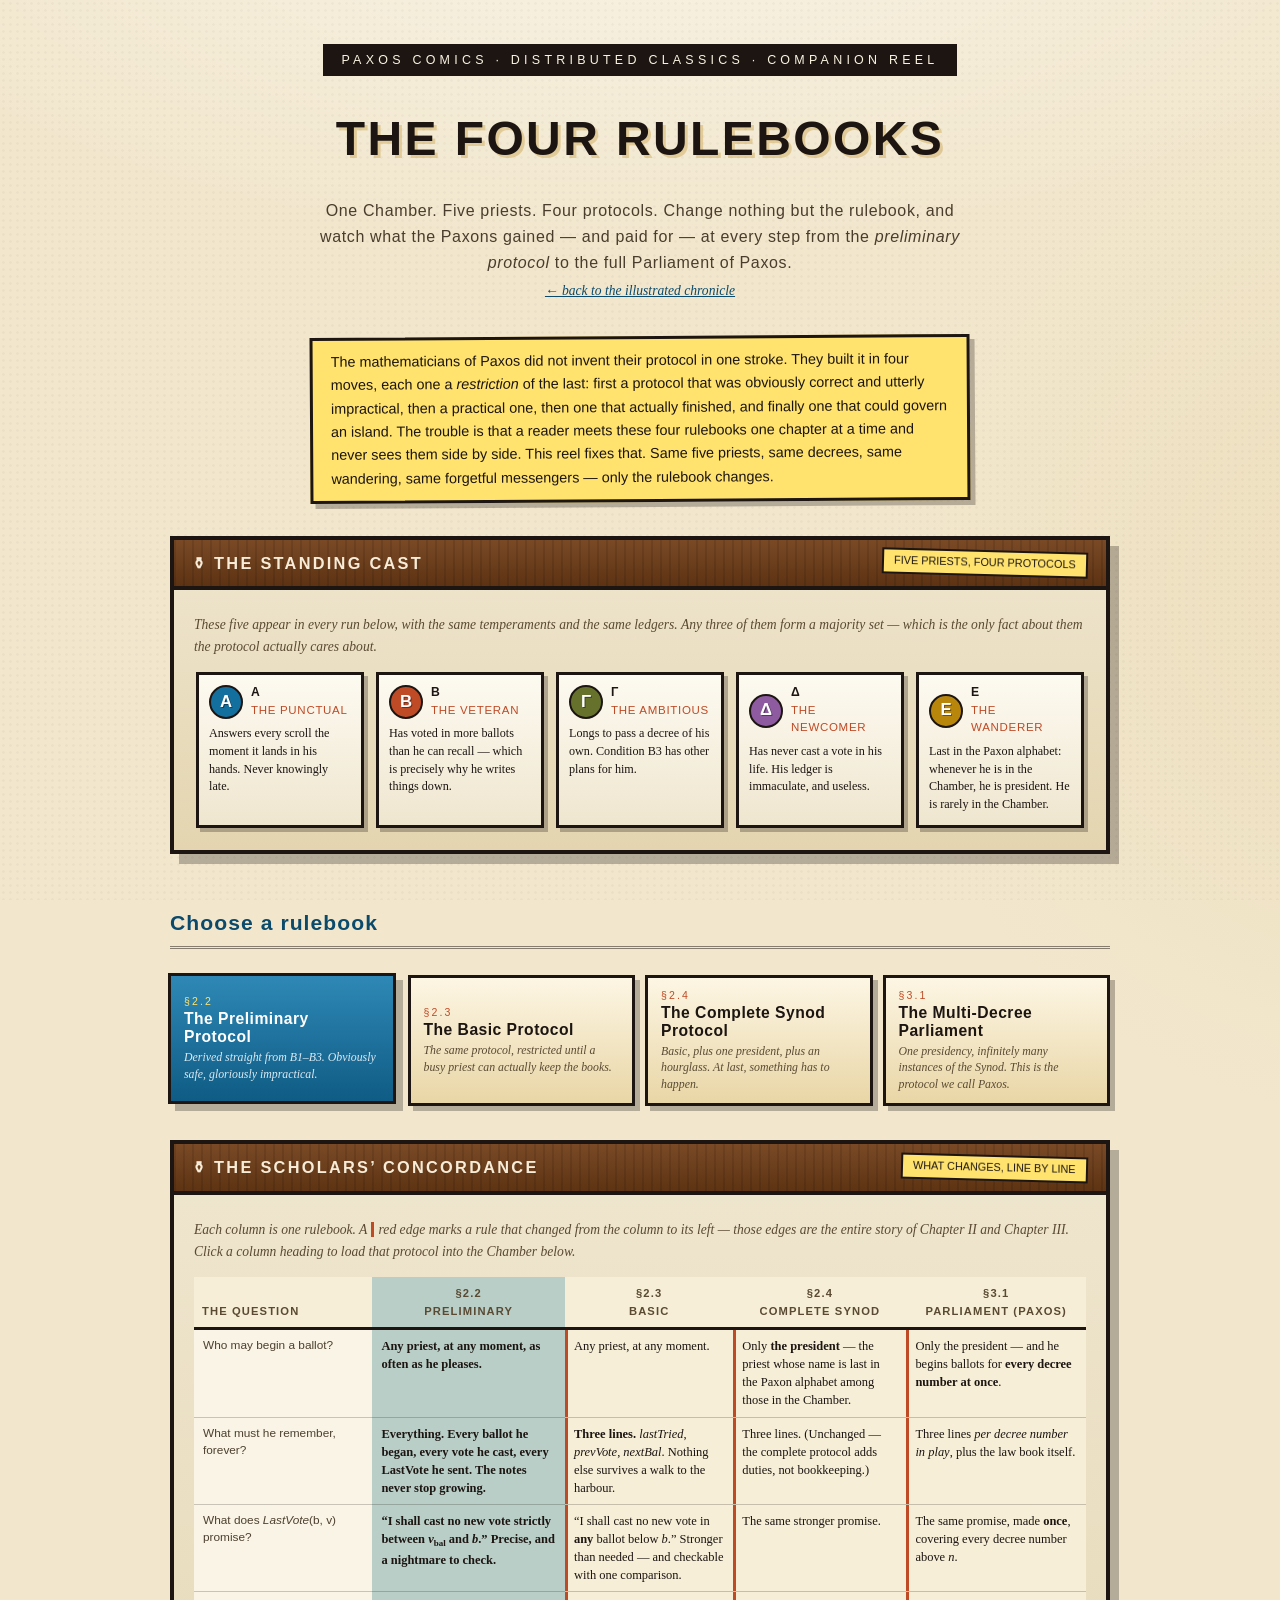
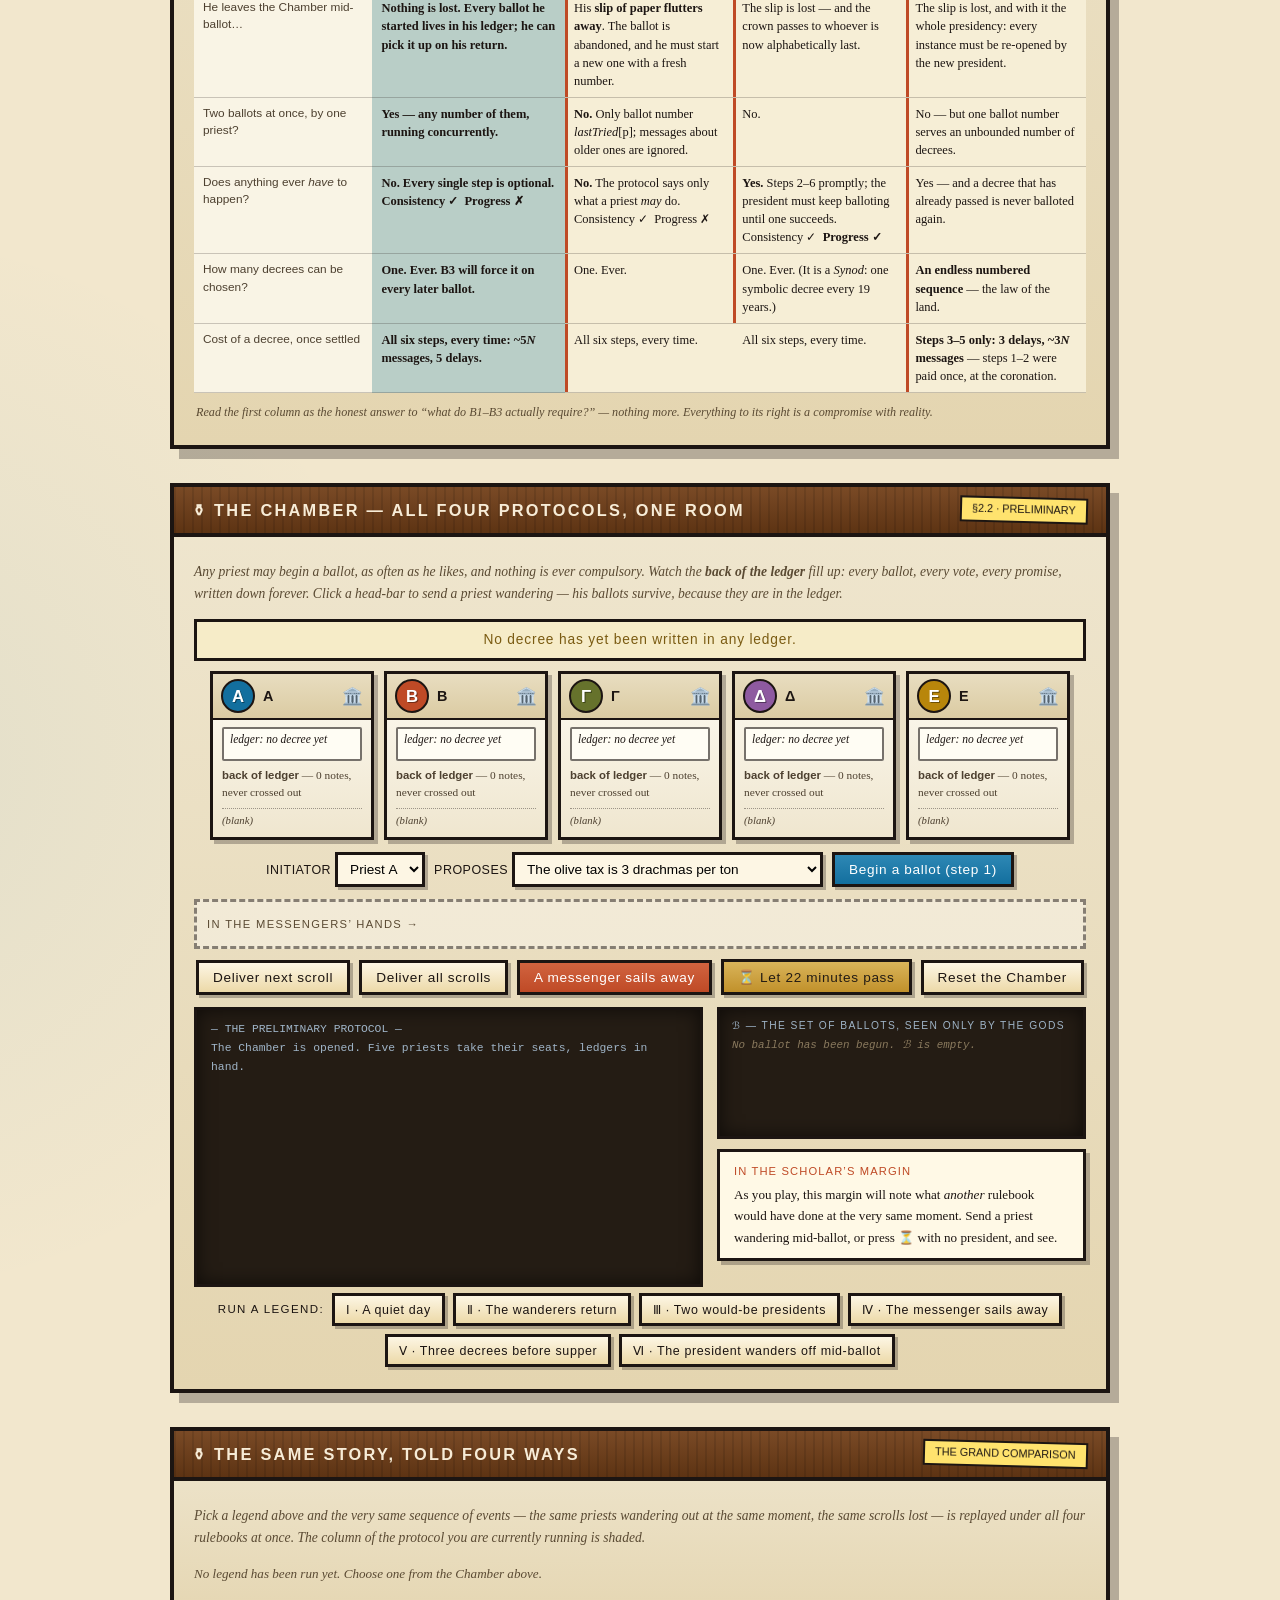
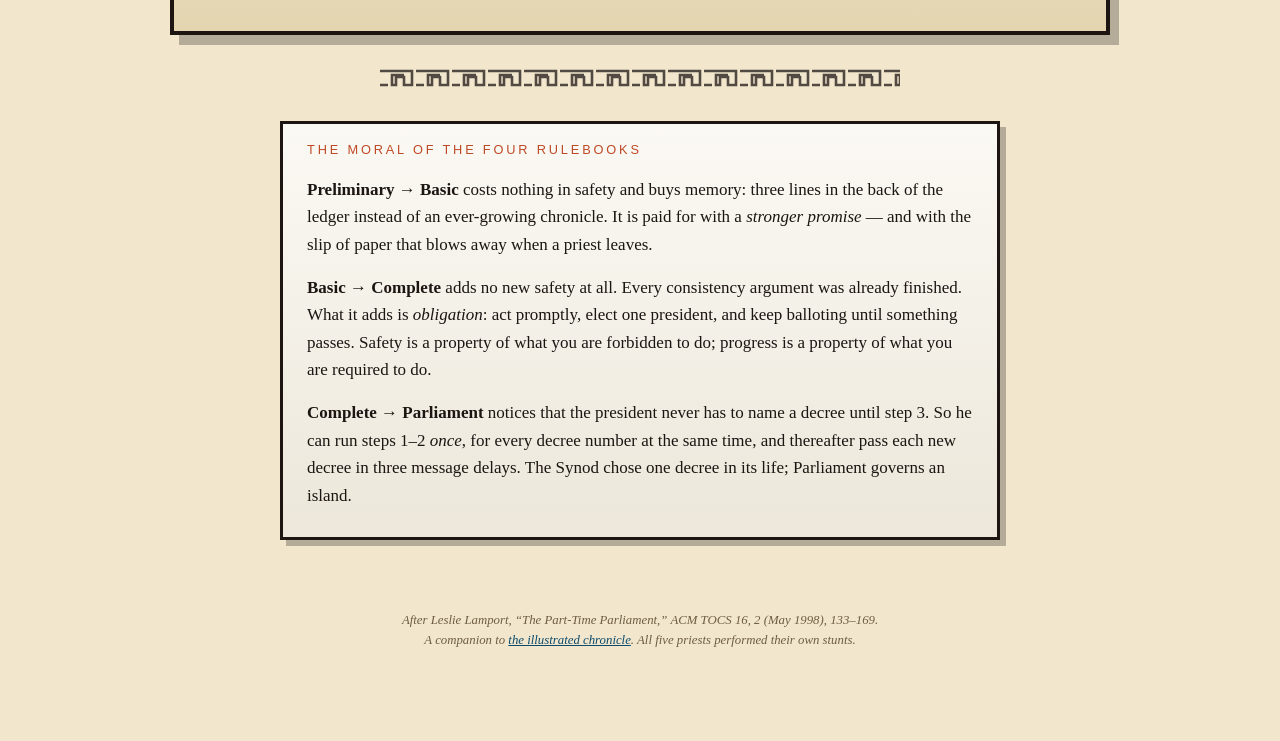
==== protocols.html @ 081f51b8 "Add all-in-one four-protocol simulator page New protocols.html runs the preliminary, basic and compl" ====
<!DOCTYPE html>
<html lang="en">
<head>
<meta charset="utf-8">
<meta name="viewport" content="width=device-width, initial-scale=1">
<title>The Four Rulebooks — An All-in-One Paxon Simulator</title>
<style>
/* ============ PAXOS COMICS design system (shared with the chronicle) ============ */
:root{
  --ink:#1c1512;
  --paper:#f2e7cd;
  --paper-hi:#faf3e0;
  --paper-lo:#e6d5ae;
  --aegean:#136f9e;
  --aegean-d:#0b4a6b;
  --terra:#bf4a26;
  --olive:#66722c;
  --olive-d:#4c561e;
  --gold:#c1912b;
  --marble:#f8f5ee;
  --caption:#ffe36e;
  --blood:#8e2323;
  --shadow:rgba(28,21,18,.28);
}
*{box-sizing:border-box}
html{scroll-behavior:smooth}
body{
  margin:0;
  color:var(--ink);
  font-family:Georgia,'Iowan Old Style','Palatino Linotype',serif;
  font-size:17px; line-height:1.62;
  background:
    radial-gradient(1200px 500px at 50% -100px, rgba(255,255,255,.5), transparent 70%),
    radial-gradient(900px 900px at 110% 15%, rgba(193,145,43,.10), transparent 60%),
    radial-gradient(900px 900px at -10% 60%, rgba(19,111,158,.07), transparent 60%),
    var(--paper);
}
body::before{
  content:""; position:fixed; inset:0; pointer-events:none; z-index:0;
  background-image:radial-gradient(rgba(28,21,18,.05) 1px, transparent 1.6px);
  background-size:7px 7px; opacity:.5;
}
.page{position:relative; z-index:1; max-width:980px; margin:0 auto; padding:0 20px 90px}
.prose{max-width:72ch; margin-left:auto; margin-right:auto}
p{margin:.9em 0}
a{color:var(--aegean-d)}
var,.m{font-family:Georgia,serif; font-style:italic}
sub,sup{font-size:.72em}
.display{font-family:Optima,'Gill Sans','Trebuchet MS',sans-serif; letter-spacing:.04em}

.meander{height:18px; margin:34px auto; max-width:520px; border:0;
  background-image:url("data:image/svg+xml;utf8,<svg xmlns='http://www.w3.org/2000/svg' width='36' height='18' viewBox='0 0 36 18'><path d='M0 2h32v14h-8V8h-8v8h-4V6h12M0 16h8' fill='none' stroke='%231c1512' stroke-width='2.6'/></svg>");
  background-repeat:repeat-x; background-size:36px 18px; opacity:.75}

/* ---------- header ---------- */
header.cover{padding:44px 0 8px; text-align:center}
.kicker{
  display:inline-block; margin:0 auto 18px; padding:6px 18px;
  background:var(--ink); color:var(--paper-hi);
  font-family:Optima,'Gill Sans',sans-serif; letter-spacing:.34em; font-size:.78rem;
  text-transform:uppercase;
}
header.cover h1{
  margin:6px 0 0; font-family:Optima,'Gill Sans',sans-serif; font-weight:700;
  font-size:clamp(1.8rem,5.4vw,3rem); letter-spacing:.05em; text-transform:uppercase;
  text-shadow:3px 3px 0 rgba(193,145,43,.35);
}
header.cover .sub{
  margin:20px auto 4px; max-width:660px; font-family:Optima,'Gill Sans',sans-serif;
  font-size:1rem; color:#4a3d2c;
}
.backlink{text-align:center; font-size:.85rem; font-style:italic; margin:4px 0 0}

.narr{
  margin:26px auto; max-width:660px; background:var(--caption); border:3px solid var(--ink);
  padding:10px 18px; font-family:'Chalkboard SE',Chalkboard,'Comic Sans MS',sans-serif;
  font-size:.9rem; box-shadow:5px 5px 0 var(--shadow); transform:rotate(-.35deg);
}
.slab{
  margin:28px auto; max-width:720px; background:linear-gradient(180deg,#fbf9f4,#ece7da);
  border:3px solid var(--ink); box-shadow:6px 6px 0 var(--shadow); padding:4px 24px 12px;
}
.slab .slab-head{
  font-family:Optima,'Gill Sans',sans-serif; letter-spacing:.22em; text-transform:uppercase;
  font-size:.8rem; color:var(--terra); margin:12px 0 4px;
}
h3.sect{
  margin:52px 0 12px; font-family:Optima,'Gill Sans',sans-serif; font-size:1.32rem;
  letter-spacing:.05em; color:var(--aegean-d);
  border-bottom:3px double rgba(28,21,18,.5); padding-bottom:6px;
}

/* ---------- widgets ---------- */
.widget{
  margin:34px auto; max-width:940px; border:4px solid var(--ink);
  background:linear-gradient(180deg,#efe6cf,#e4d5b0);
  box-shadow:9px 10px 0 var(--shadow);
}
.widget>.whead{
  display:flex; align-items:center; gap:12px; padding:10px 18px;
  background:
    repeating-linear-gradient(90deg, rgba(0,0,0,.10) 0 2px, transparent 2px 9px),
    linear-gradient(180deg,#7a4a26,#5d3313);
  color:#f7ecd7; border-bottom:4px solid var(--ink);
}
.widget>.whead h5{
  margin:0; font-family:Optima,'Gill Sans',sans-serif; font-size:1.02rem;
  letter-spacing:.14em; text-transform:uppercase; font-weight:700;
}
.widget>.whead .badge{
  margin-left:auto; background:var(--caption); color:var(--ink); border:2px solid var(--ink);
  font-family:'Chalkboard SE',Chalkboard,'Comic Sans MS',sans-serif; font-size:.68rem;
  padding:2px 10px; transform:rotate(1.5deg); white-space:nowrap;
}
.widget .wbody{padding:18px 20px 22px}
.widget .hint{font-size:.85rem; color:#5a4a33; font-style:italic; margin:6px 0 14px}
button.gk{
  font-family:Optima,'Gill Sans',sans-serif; font-size:.85rem; letter-spacing:.05em;
  border:3px solid var(--ink); background:linear-gradient(180deg,#fdf6e4,#ecd9a8);
  padding:7px 14px; cursor:pointer; box-shadow:3px 3px 0 var(--shadow); color:var(--ink);
  transition:transform .06s ease;
}
button.gk:hover{transform:translate(-1px,-1px); box-shadow:4px 4px 0 var(--shadow)}
button.gk:active{transform:translate(2px,2px); box-shadow:1px 1px 0 var(--shadow)}
button.gk.primary{background:linear-gradient(180deg,#2e88b5,#136f9e); color:#fff}
button.gk.danger{background:linear-gradient(180deg,#d1633f,#bf4a26); color:#fff}
button.gk.time{background:linear-gradient(180deg,#d9b45a,#c1912b); color:#241c14}
button.gk:disabled{opacity:.45; cursor:not-allowed; transform:none}
select.gk,option{font-family:Optima,sans-serif; font-size:.85rem}
select.gk{border:3px solid var(--ink); background:#fdf6e4; padding:6px 8px; box-shadow:3px 3px 0 var(--shadow); max-width:min(340px,70vw)}

/* ---------- the cast ---------- */
#cast .grid{display:flex; gap:12px; flex-wrap:wrap; justify-content:center}
#cast .who{
  width:168px; border:3px solid var(--ink); background:linear-gradient(180deg,#fdfaf1,#efe6cf);
  box-shadow:4px 4px 0 var(--shadow); padding:9px 10px 11px; font-size:.76rem; line-height:1.45;
}
#cast .who .top{display:flex; align-items:center; gap:8px; margin-bottom:6px}
#cast .who .role{font-family:Optima,sans-serif; font-size:.72rem; color:var(--terra); letter-spacing:.06em; text-transform:uppercase}
.avatar{
  width:34px; height:34px; border-radius:50%; border:2.5px solid var(--ink);
  display:flex; align-items:center; justify-content:center;
  font-family:Optima,sans-serif; font-weight:700; font-size:1.05rem; color:#fff;
  text-shadow:1px 1px 0 rgba(0,0,0,.4); flex:none;
}

/* ---------- protocol picker ---------- */
.picker{display:flex; gap:10px; flex-wrap:wrap; justify-content:center; margin:26px auto 6px; max-width:940px}
.picker button{
  flex:1 1 200px; max-width:230px; text-align:left; cursor:pointer;
  border:3px solid var(--ink); background:linear-gradient(180deg,#fdf6e4,#e9d6a6);
  box-shadow:5px 5px 0 var(--shadow); padding:9px 13px 11px; color:var(--ink);
  font-family:Optima,'Gill Sans',sans-serif; transition:transform .07s ease;
}
.picker button:hover{transform:translate(-1px,-1px)}
.picker button .pno{font-size:.66rem; letter-spacing:.2em; text-transform:uppercase; color:var(--terra)}
.picker button .pnm{display:block; font-size:.98rem; font-weight:700; letter-spacing:.03em; margin:2px 0 3px}
.picker button .pdesc{display:block; font-family:Georgia,serif; font-size:.74rem; font-style:italic; line-height:1.4; color:#5a4a33}
.picker button.on{
  background:linear-gradient(180deg,#2e88b5,#0f5c85); color:#fff;
  transform:translate(-2px,-2px); box-shadow:7px 7px 0 var(--shadow);
}
.picker button.on .pno{color:var(--caption)}
.picker button.on .pdesc{color:#dbeaf3}

/* ---------- dossier table ---------- */
#dossier table{border-collapse:collapse; width:100%; background:#f6eed6; font-size:.78rem}
#dossier th{
  font-family:Optima,sans-serif; font-size:.7rem; letter-spacing:.1em; text-transform:uppercase;
  padding:7px 8px; border-bottom:3px solid var(--ink); color:#5a4a33; vertical-align:bottom;
}
#dossier th.q{width:20%; text-align:left}
#dossier td{padding:7px 9px; border-bottom:1px solid rgba(28,21,18,.22); vertical-align:top; line-height:1.45}
#dossier td.q{font-family:Optima,sans-serif; font-size:.74rem; color:#4d4030; background:rgba(255,255,255,.35)}
#dossier col.sel, #dossier th.sel{background:rgba(19,111,158,.14)}
#dossier td.sel{background:rgba(19,111,158,.14); font-weight:700}
#dossier td.chg{box-shadow:inset 3px 0 0 var(--terra)}
#dossier .newbit{background:var(--caption); padding:0 3px}
#dossier .dosnote{font-size:.76rem; font-style:italic; color:#5a4a33; margin:10px 2px 0}

/* ---------- the chamber ---------- */
#sim .stage{display:flex; gap:10px; flex-wrap:wrap; justify-content:center; margin-bottom:12px}
.priest{
  width:164px; border:3px solid var(--ink); background:linear-gradient(180deg,#fdfaf1,#efe6cf);
  box-shadow:4px 4px 0 var(--shadow); font-size:.75rem; position:relative;
}
.priest .phead{
  display:flex; align-items:center; gap:8px; padding:5px 8px; border-bottom:2px solid var(--ink);
  background:linear-gradient(180deg,#e8ddc0,#dbcba2); cursor:pointer;
}
.priest .pname{font-family:Optima,sans-serif; font-weight:700; font-size:.9rem}
.priest .loc{margin-left:auto; font-size:1.05rem}
.priest .pbody{padding:7px 9px 9px}
.priest .outcome{
  min-height:34px; border:2px solid rgba(28,21,18,.6); background:#fffdf4; border-radius:2px;
  padding:3px 6px; font-style:italic; font-size:.72rem; line-height:1.32;
}
.priest .outcome.written{background:#e6efd3; border-color:var(--olive-d)}
.priest .vars{margin-top:6px; color:#4d4030; line-height:1.5; font-size:.71rem}
.priest .vars b{font-family:Optima,sans-serif}
.priest .notes{
  margin-top:6px; border-top:1px dotted rgba(28,21,18,.4); padding-top:4px;
  max-height:104px; overflow-y:auto; font-size:.67rem; line-height:1.45; color:#4d4030;
}
.priest .notes .n{display:block}
.priest .notes .n.new{background:var(--caption); outline:1.5px solid var(--ink)}
.priest .slip{
  margin-top:6px; background:#fffbe8; border:2px dashed var(--terra); padding:3px 6px;
  font-size:.67rem; color:#7a3f22; transform:rotate(-.8deg);
}
.priest .stat{
  position:absolute; top:-13px; right:-9px; border:2.5px solid var(--ink); background:var(--caption);
  font-family:'Chalkboard SE',Chalkboard,'Comic Sans MS',sans-serif; font-size:.6rem; padding:1px 7px;
  transform:rotate(3deg);
}
.priest .crown{position:absolute; top:-15px; left:-8px; font-size:1.15rem; transform:rotate(-14deg)}
.priest.away{filter:grayscale(.75) opacity(.62)}
.priest.away .phead{background:#cbbf9f}
.priest.pres{border-color:var(--gold); box-shadow:4px 4px 0 var(--shadow), 0 0 0 3px rgba(193,145,43,.45)}
.lawbook{font-size:.68rem; line-height:1.4}
.lawbook .le{display:block; white-space:nowrap; overflow:hidden; text-overflow:ellipsis}
.lawbook .le b{font-family:Optima,sans-serif}

#sim .controls{display:flex; gap:9px; flex-wrap:wrap; align-items:center; justify-content:center; margin:10px 0 4px}
#sim .tray{
  margin:12px 0 10px; min-height:50px; border:3px dashed rgba(28,21,18,.5); background:rgba(255,255,255,.35);
  padding:8px 10px; display:flex; gap:8px; flex-wrap:wrap; align-items:center;
}
#sim .tray .tray-label{font-family:Optima,sans-serif; font-size:.7rem; letter-spacing:.12em; text-transform:uppercase; color:#5a4a33; margin-right:6px}
.scroll-chip{
  border:2.5px solid var(--ink); background:linear-gradient(180deg,#fff8e0,#f3e2b3);
  font-size:.71rem; font-family:Optima,sans-serif; padding:4px 8px; cursor:pointer;
  box-shadow:2px 2px 0 var(--shadow); display:inline-flex; gap:6px; align-items:center;
  animation:pop .18s ease;
}
.scroll-chip:hover{background:#fff}
.scroll-chip .lose{color:var(--blood); font-weight:700; cursor:pointer; padding:0 2px}
@keyframes pop{from{transform:scale(.7); opacity:0}to{transform:scale(1); opacity:1}}
#sim .banner{
  margin:8px 0 10px; text-align:center; font-family:Optima,sans-serif; letter-spacing:.06em;
  font-size:.86rem; padding:7px 10px; border:3px solid var(--ink);
}
#sim .banner.ok{background:#dfe8d0; color:var(--olive-d)}
#sim .banner.warn{background:#f6ecc8; color:#7a5b12}
#sim .banner.bad{background:#f0cfc4; color:var(--blood)}
.twocol{display:flex; gap:14px; flex-wrap:wrap; align-items:stretch}
.twocol>.c1{flex:1 1 420px; min-width:280px}
.twocol>.c2{flex:1 1 280px; min-width:250px}
#sim .log{
  height:280px; overflow-y:auto; background:#241c14; color:#efe2c2; padding:10px 14px;
  font-family:Menlo,Consolas,monospace; font-size:.71rem; line-height:1.65;
  border:3px solid var(--ink); box-shadow:inset 0 0 18px rgba(0,0,0,.6);
}
#sim .log .t-sys{color:#9fb4c7}
#sim .log .t-msg{color:#e8c96a}
#sim .log .t-act{color:#a8c77f}
#sim .log .t-bad{color:#e08d6d}
#sim .log .t-big{color:#ffd76e; font-weight:700}
#sim .log .t-time{color:#c9a3e0}
.gods{
  border:3px solid var(--ink); background:#241c14; color:#efe2c2;
  padding:8px 12px; font-family:Menlo,Consolas,monospace; font-size:.68rem; line-height:1.6;
  box-shadow:inset 0 0 18px rgba(0,0,0,.6); height:132px; overflow-y:auto;
}
.gods .glabel{
  color:#9fb4c7; font-family:Optima,'Gill Sans',sans-serif; letter-spacing:.14em;
  font-size:.64rem; text-transform:uppercase; display:block; margin-bottom:3px;
}
.gods .win{color:#ffd76e}
.gods .gdim{color:#8a7a5e; font-style:italic}
.margin{
  margin-top:10px; background:#fff9e6; border:3px solid var(--ink); padding:10px 14px;
  font-size:.82rem; min-height:96px; box-shadow:4px 4px 0 var(--shadow);
}
.margin .mlabel{
  font-family:Optima,'Gill Sans',sans-serif; letter-spacing:.1em; text-transform:uppercase;
  font-size:.7rem; color:var(--terra); display:block; margin-bottom:4px;
}

/* ---------- legends & verdicts ---------- */
.legends{display:flex; gap:8px; flex-wrap:wrap; justify-content:center; margin-top:6px}
.legends button{font-size:.78rem; padding:6px 11px}
#verdict table{border-collapse:collapse; width:100%; background:#f6eed6; font-size:.76rem}
#verdict th{font-family:Optima,sans-serif; font-size:.68rem; letter-spacing:.08em; text-transform:uppercase;
  padding:6px 8px; border-bottom:3px solid var(--ink); color:#5a4a33}
#verdict th.q{text-align:left; width:20%}
#verdict td{padding:7px 9px; border-bottom:1px solid rgba(28,21,18,.22); vertical-align:top; line-height:1.45}
#verdict td.q{font-family:Optima,sans-serif; font-size:.72rem; color:#4d4030; background:rgba(255,255,255,.35)}
#verdict td.sel{background:rgba(19,111,158,.14)}
#verdict .good{color:var(--olive-d); font-weight:700}
#verdict .ill{color:var(--blood); font-weight:700}
#verdict .storyline{font-size:.82rem; margin:0 0 12px; font-style:italic; color:#5a4a33}

footer.colophon{margin-top:70px; text-align:center; font-size:.8rem; color:#6d5c42; font-style:italic}
@media (max-width:700px){
  #dossier table, #verdict table{font-size:.72rem}
  .picker button{flex:1 1 100%; max-width:none}
  .widget>.whead{flex-wrap:wrap; gap:6px}
  .widget>.whead h5{font-size:.88rem; letter-spacing:.08em}
  .widget>.whead .badge{margin-left:0; white-space:normal}
  #dossier th.q, #verdict th.q{width:auto}
  #dossier table, #verdict table{min-width:640px}
}
</style>
</head>
<body>
<div class="page">

<header class="cover">
  <div class="kicker">Paxos Comics · Distributed Classics · Companion Reel</div>
  <h1>The Four Rulebooks</h1>
  <p class="sub display">One Chamber. Five priests. Four protocols. Change nothing but the rulebook,
  and watch what the Paxons gained — and paid for — at every step from the <em>preliminary protocol</em>
  to the full Parliament of Paxos.</p>
  <p class="backlink"><a href="index.html">← back to the illustrated chronicle</a></p>
</header>

<div class="narr">The mathematicians of Paxos did not invent their protocol in one stroke. They built it
in four moves, each one a <em>restriction</em> of the last: first a protocol that was obviously correct and
utterly impractical, then a practical one, then one that actually finished, and finally one that could
govern an island. The trouble is that a reader meets these four rulebooks one chapter at a time and never
sees them side by side. This reel fixes that. Same five priests, same decrees, same wandering, same
forgetful messengers — only the rulebook changes.</div>

<!-- ================= THE CAST ================= -->
<div class="widget" id="cast">
  <div class="whead"><h5>⚱ The Standing Cast</h5><span class="badge">FIVE PRIESTS, FOUR PROTOCOLS</span></div>
  <div class="wbody">
    <p class="hint">These five appear in every run below, with the same temperaments and the same
    ledgers. Any three of them form a majority set — which is the only fact about them the protocol
    actually cares about.</p>
    <div class="grid" id="cast-grid"></div>
  </div>
</div>

<!-- ================= PICKER ================= -->
<h3 class="sect">Choose a rulebook</h3>
<div class="picker" id="picker"></div>

<!-- ================= DOSSIER ================= -->
<div class="widget" id="dossier">
  <div class="whead"><h5>⚱ The Scholars’ Concordance</h5><span class="badge">WHAT CHANGES, LINE BY LINE</span></div>
  <div class="wbody">
    <p class="hint">Each column is one rulebook. A <span style="border-left:3px solid var(--terra); padding-left:5px">red edge</span>
    marks a rule that changed from the column to its left — those edges are the entire story of Chapter II
    and Chapter III. Click a column heading to load that protocol into the Chamber below.</p>
    <div style="overflow-x:auto"><table id="dossier-table"></table></div>
    <p class="dosnote" id="dossier-note"></p>
  </div>
</div>

<!-- ================= THE SIMULATOR ================= -->
<div class="widget" id="w-sim">
  <div class="whead"><h5>⚱ The Chamber — All Four Protocols, One Room</h5><span class="badge" id="sim-badge">HANDS-ON ORACLE</span></div>
  <div class="wbody" id="sim">
    <p class="hint" id="sim-hint"></p>
    <div class="banner warn" id="sim-banner"></div>
    <div class="stage" id="sim-stage"></div>

    <div class="controls" id="sim-propose"></div>
    <div class="tray" id="sim-tray"><span class="tray-label">In the messengers’ hands →</span><span id="sim-tray-items" style="display:contents"></span></div>
    <div class="controls">
      <button class="gk" id="sim-next">Deliver next scroll</button>
      <button class="gk" id="sim-all">Deliver all scrolls</button>
      <button class="gk danger" id="sim-lose">A messenger sails away</button>
      <button class="gk time" id="sim-tick">⏳ Let 22 minutes pass</button>
      <button class="gk" id="sim-reset">Reset the Chamber</button>
    </div>

    <div class="twocol" style="margin-top:12px">
      <div class="c1"><div class="log" id="sim-log"></div></div>
      <div class="c2">
        <div class="gods" id="sim-gods"></div>
        <div class="margin" id="sim-margin"></div>
      </div>
    </div>

    <div class="legends" id="sim-legends">
      <span class="display" style="font-size:.72rem; letter-spacing:.12em; align-self:center">RUN A LEGEND:</span>
    </div>
  </div>
</div>

<!-- ================= VERDICT ================= -->
<div class="widget" id="verdict">
  <div class="whead"><h5>⚱ The Same Story, Told Four Ways</h5><span class="badge">THE GRAND COMPARISON</span></div>
  <div class="wbody">
    <p class="hint">Pick a legend above and the very same sequence of events — the same priests wandering
    out at the same moment, the same scrolls lost — is replayed under all four rulebooks at once. The
    column of the protocol you are currently running is shaded.</p>
    <p class="storyline" id="verdict-story">No legend has been run yet. Choose one from the Chamber above.</p>
    <div style="overflow-x:auto"><table id="verdict-table"></table></div>
    <p class="dosnote" id="verdict-moral" style="font-size:.84rem"></p>
  </div>
</div>

<hr class="meander">

<div class="slab">
  <div class="slab-head">The moral of the four rulebooks</div>
  <p><b>Preliminary → Basic</b> costs nothing in safety and buys memory: three lines in the back of the
  ledger instead of an ever-growing chronicle. It is paid for with a <em>stronger promise</em> — and with
  the slip of paper that blows away when a priest leaves.</p>
  <p><b>Basic → Complete</b> adds no new safety at all. Every consistency argument was already finished.
  What it adds is <em>obligation</em>: act promptly, elect one president, and keep balloting until something
  passes. Safety is a property of what you are forbidden to do; progress is a property of what you are
  required to do.</p>
  <p><b>Complete → Parliament</b> notices that the president never has to name a decree until step 3.
  So he can run steps 1–2 <em>once</em>, for every decree number at the same time, and thereafter pass
  each new decree in three message delays. The Synod chose one decree in its life; Parliament governs
  an island.</p>
</div>

<footer class="colophon">
  After Leslie Lamport, “The Part-Time Parliament,” <em>ACM TOCS 16</em>, 2 (May 1998), 133–169.<br>
  A companion to <a href="index.html">the illustrated chronicle</a>. All five priests performed their own stunts.
</footer>

</div>

<script>
"use strict";
(function(){
/* ==================================================================
   Shared cast, decrees, ballot numbers
   ================================================================== */
const NAMES  = ['Α','Β','Γ','Δ','Ε'];
const COLORS = ['#136f9e','#bf4a26','#66722c','#8e5aa0','#b8860b'];
const MAJ = 3;                       // any 3 of 5 is a majority set
const NEG = {n:-1, p:-1};            // the ballot number −∞
const OLIVE = 'The ides of February is national olive day 🫒';

const CAST = [
  {n:'Α', role:'the punctual',  blurb:'Answers every scroll the moment it lands in his hands. Never knowingly late.'},
  {n:'Β', role:'the veteran',   blurb:'Has voted in more ballots than he can recall — which is precisely why he writes things down.'},
  {n:'Γ', role:'the ambitious', blurb:'Longs to pass a decree of his own. Condition B3 has other plans for him.'},
  {n:'Δ', role:'the newcomer',  blurb:'Has never cast a vote in his life. His ledger is immaculate, and useless.'},
  {n:'Ε', role:'the wanderer',  blurb:'Last in the Paxon alphabet: whenever he is in the Chamber, he is president. He is rarely in the Chamber.'}
];

const DECREES = [
  'The olive tax is 3 drachmas per ton',
  'Lamps must use only olive oil',
  'Painting on temple walls is forbidden',
  'Freedom of artistic expression is guaranteed',
  'The sale of black goats is permitted',
  'Ships must carry lanterns at night'
];

function bcmp(a,b){ return a.n!==b.n ? a.n-b.n : a.p-b.p; }
function beq(a,b){ return a.n===b.n && a.p===b.p; }
function bshow(b){ return b.n<0 ? '−∞' : '('+b.n+',&nbsp;'+NAMES[b.p]+')'; }
function trunc(s,k){ k=k||26; return !s ? '' : (s.length>k ? s.slice(0,k-1)+'…' : s); }

/* ==================================================================
   The four rulebooks
   ================================================================== */
const ORDER = ['prelim','basic','complete','paxos'];
const PROTO = {
  prelim: {
    key:'prelim', no:'§2.2', name:'Preliminary', full:'The Preliminary Protocol',
    tag:'Derived straight from B1–B3. Obviously safe, gloriously impractical.',
    concurrent:true,  fullBooks:true,  promise:'range', losesSlip:false,
    president:false,  multi:false
  },
  basic: {
    key:'basic', no:'§2.3', name:'Basic', full:'The Basic Protocol',
    tag:'The same protocol, restricted until a busy priest can actually keep the books.',
    concurrent:false, fullBooks:false, promise:'below', losesSlip:true,
    president:false,  multi:false
  },
  complete: {
    key:'complete', no:'§2.4', name:'Complete Synod', full:'The Complete Synod Protocol',
    tag:'Basic, plus one president, plus an hourglass. At last, something has to happen.',
    concurrent:false, fullBooks:false, promise:'below', losesSlip:true,
    president:true,   multi:false
  },
  paxos: {
    key:'paxos', no:'§3.1', name:'Parliament (Paxos)', full:'The Multi-Decree Parliament',
    tag:'One presidency, infinitely many instances of the Synod. This is the protocol we call Paxos.',
    concurrent:false, fullBooks:false, promise:'below', losesSlip:true,
    president:true,   multi:true
  }
};

/* ==================================================================
   The concordance
   ================================================================== */
const DOSSIER = [
  { q:'Who may begin a ballot?',
    prelim:'Any priest, at any moment, as often as he pleases.',
    basic:'Any priest, at any moment.',
    complete:'Only <b>the president</b> — the priest whose name is last in the Paxon alphabet among those in the Chamber.',
    paxos:'Only the president — and he begins ballots for <b>every decree number at once</b>.' },
  { q:'What must he remember, forever?',
    prelim:'<b>Everything.</b> Every ballot he began, every vote he cast, every LastVote he sent. The notes never stop growing.',
    basic:'<b>Three lines.</b> <var>lastTried</var>, <var>prevVote</var>, <var>nextBal</var>. Nothing else survives a walk to the harbour.',
    complete:'Three lines. (Unchanged — the complete protocol adds duties, not bookkeeping.)',
    paxos:'Three lines <em>per decree number in play</em>, plus the law book itself.' },
  { q:'What does <em>LastVote</em>(b, v) promise?',
    prelim:'“I shall cast no new vote <b>strictly between</b> <var>v</var><sub>bal</sub> and <var>b</var>.” Precise, and a nightmare to check.',
    basic:'“I shall cast no new vote in <b>any</b> ballot below <var>b</var>.” Stronger than needed — and checkable with one comparison.',
    complete:'The same stronger promise.',
    paxos:'The same promise, made <b>once</b>, covering every decree number above <var>n</var>.' },
  { q:'He leaves the Chamber mid-ballot…',
    prelim:'Nothing is lost. Every ballot he started lives in his ledger; he can pick it up on his return.',
    basic:'His <b>slip of paper flutters away</b>. The ballot is abandoned, and he must start a new one with a fresh number.',
    complete:'The slip is lost — and the crown passes to whoever is now alphabetically last.',
    paxos:'The slip is lost, and with it the whole presidency: every instance must be re-opened by the new president.' },
  { q:'Two ballots at once, by one priest?',
    prelim:'<b>Yes</b> — any number of them, running concurrently.',
    basic:'<b>No.</b> Only ballot number <var>lastTried</var>[p]; messages about older ones are ignored.',
    complete:'No.',
    paxos:'No — but one ballot number serves an unbounded number of decrees.' },
  { q:'Does anything ever <em>have</em> to happen?',
    prelim:'<b>No.</b> Every single step is optional. Consistency ✓ &nbsp;Progress ✗',
    basic:'<b>No.</b> The protocol says only what a priest <em>may</em> do. Consistency ✓ &nbsp;Progress ✗',
    complete:'<b>Yes.</b> Steps 2–6 promptly; the president must keep balloting until one succeeds. Consistency ✓ &nbsp;<b>Progress ✓</b>',
    paxos:'Yes — and a decree that has already passed is never balloted again.' },
  { q:'How many decrees can be chosen?',
    prelim:'One. Ever. B3 will force it on every later ballot.',
    basic:'One. Ever.',
    complete:'One. Ever. (It is a <em>Synod</em>: one symbolic decree every 19 years.)',
    paxos:'<b>An endless numbered sequence</b> — the law of the land.' },
  { q:'Cost of a decree, once settled',
    prelim:'All six steps, every time: ~5<var>N</var> messages, 5 delays.',
    basic:'All six steps, every time.',
    complete:'All six steps, every time.',
    paxos:'<b>Steps 3–5 only: 3 delays, ~3<var>N</var> messages</b> — steps 1–2 were paid once, at the coronation.' }
];

const DOSSIER_NOTE = {
  prelim:'Read the first column as the honest answer to “what do B1–B3 actually require?” — nothing more. Everything to its right is a compromise with reality.',
  basic:'Every red edge in this column is a <em>restriction</em>: the basic protocol permits strictly less than the preliminary one. That is why its safety proof is free.',
  complete:'Notice that nothing in the safety rows changed. The complete protocol adds obligations and an hourglass — the consistency argument of §2.3 carries over untouched.',
  paxos:'The last column is Paxos as systems people know it: a stable leader, one round of promises, and thereafter one round-trip per decision.'
};

/* ==================================================================
   The engine — one world per protocol
   ================================================================== */
function newPriest(i){
  return {
    i, name:NAMES[i], in:true,
    ledger:null,                       // Synod: the single chosen decree
    book:{},                           // Parliament: decree number -> decree
    lastTried:NEG,
    prevVote:{bal:NEG, dec:null},
    nextBal:NEG,
    notes:[],                          // preliminary: the unbounded chronicle
    fresh:[],                          // notes added by the latest action (for highlighting)
    allVotes:[],                       // preliminary: every vote ever cast
    promises:[],                       // preliminary: every LastVote ever sent
    ballots:[],                        // ballots he is conducting (prelim: many; basic+: ≤1)
    votes:{},                          // parliament: decree number -> {bal, dec}
    reign:null                         // parliament: the presidency he is conducting
  };
}

function World(key){
  return {
    key, cfg:PROTO[key],
    priests:[0,1,2,3,4].map(newPriest),
    msgs:[], seq:0, ceil:0, sent:0, clock:0, idle:0,
    log:[], B:[], margin:'', president:null,
    want:DECREES[0], requests:[], quiet:false
  };
}

function say(w, cls, html){
  w.log.push({cls, html});
  if(w.log.length>400) w.log.shift();
}
function cf(w, html){ w.margin = html; }

function send(w, from, to, type, label, data){
  w.msgs.push(Object.assign({id:w.seq++, from, to, type, label}, data));
  w.sent++;
}

/* ---- the gods' ledger ℬ ---- */
function addBallot(w, b, dec, qrm, no){
  w.B.push({b, dec, qrm:qrm.slice(), vot:[], no:(no===undefined?null:no)});
}
function findBallot(w, b, no){
  return w.B.find(x=>beq(x.b,b) && (no===undefined ? true : x.no===no));
}

/* ---- majority helpers ---- */
function inChamber(w){ return w.priests.filter(p=>p.in); }
function contiguous(p){ let n=0; while(p.book[n+1]!==undefined) n++; return n; }
function lawSize(p){ return Object.keys(p.book).length; }

/* ---- presidential selection: alphabetically last priest present ---- */
function elect(w){
  if(!w.cfg.president) return;
  const here = inChamber(w);
  const pick = here.length ? here[here.length-1].i : null;   // NAMES is in alphabetical order
  if(pick === w.president) return;
  const old = w.president;
  if(old !== null){
    const o = w.priests[old];
    o.ballots = []; o.reign = null;
    say(w,'sys','👑 '+NAMES[old]+' is no longer president; his slip of paper is void.');
  }
  w.president = pick;
  if(pick !== null){
    say(w,'big','👑 After T minutes of silence from any higher-named priest, <b>'+NAMES[pick]+
      '</b> considers himself president — he is last in the Paxon alphabet among those in the Chamber.');
  }else{
    say(w,'bad','The Chamber is empty. There is no president, and nothing at all can happen.');
  }
}

/* ==================================================================
   Step 1 — beginning a ballot (Synod protocols)
   ================================================================== */
function startBallot(w, pi, want){
  const p = w.priests[pi];
  if(!p.in){ say(w,'bad','Priest '+p.name+' is out of the Chamber; he can begin nothing.'); return; }
  w.ceil++;
  const b = {n:w.ceil, p:pi};
  if(!w.cfg.concurrent && p.ballots.length){
    const oldb = p.ballots[0].b;
    say(w,'sys','Priest '+p.name+' abandons his unfinished ballot '+bshow(oldb)+
      ' — in this rulebook he conducts only ballot number <var>lastTried</var>, and nothing else.');
    cf(w,'<b>Basic and later:</b> one ballot at a time. Under the <b>preliminary</b> protocol '+p.name+
      ' would still be running ballot '+bshow(oldb)+' alongside the new one, and either could succeed.');
    p.ballots = [];
  }
  p.lastTried = b;
  p.ballots.push({b, want, prevVotes:[], quorum:null, decree:null, voters:[], stage:'collecting'});
  if(w.cfg.fullBooks) note(w,p,'✍ began ballot '+bshow(b));
  say(w,'big','📯 STEP 1 — Priest '+p.name+' takes a fresh slip of paper, chooses ballot number '+
    bshow(b)+', and sends <i>NextBallot</i>'+bshow(b)+' to all five priests. He hopes to pass: “'+want+'”.');
  w.priests.forEach(o=>send(w, pi, o.i, 'NextBallot', 'NextBallot'+bshow(b), {b}));
}

function note(w,p,txt){ p.notes.push(txt); p.fresh.push(txt); }
function clearFresh(w){ w.priests.forEach(p=>p.fresh=[]); }

/* ==================================================================
   Step 1–2 — taking office (Parliament)
   ================================================================== */
function takeOffice(w, pres){
  w.ceil++;
  const b = {n:w.ceil, p:pres.i};
  pres.lastTried = b;
  const n = contiguous(pres);
  pres.reign = {b, n, replies:[], quorum:null, active:false, instances:{}, freeFrom:null};
  say(w,'big','📯 STEPS 1–2, ONCE AND FOR ALL — President '+pres.name+' sends <i>NextBallot</i>'+bshow(b)+
    ', <b>n='+n+'</b> to every legislator. That single scroll is the NextBallot message for '+
    '<em>every decree number above '+n+'</em> — infinitely many instances of the Synod protocol at one stroke.');
  w.priests.forEach(o=>send(w, pres.i, o.i, 'NextBallot', 'NextBallot'+bshow(b)+',n='+n, {b, n}));
}

/* ==================================================================
   Delivering a scroll
   ================================================================== */
function deliver(w, m){
  w.msgs = w.msgs.filter(x=>x!==m);
  const q = w.priests[m.to];
  if(!q.in){
    say(w,'bad','📪 The messenger finds priest '+q.name+'’s seat empty — '+m.label+' is lost.');
    return;
  }
  switch(m.type){
    case 'NextBallot': return onNextBallot(w, m, q);
    case 'LastVote':   return onLastVote(w, m, q);
    case 'BeginBallot':return onBeginBallot(w, m, q);
    case 'Voted':      return onVoted(w, m, q);
    case 'Success':    return onSuccess(w, m, q);
    case 'OldBallot':  return onOldBallot(w, m, q);
  }
}

function onNextBallot(w, m, q){
  /* ---- Parliament: one reply covers every instance ---- */
  if(w.cfg.multi){
    if(bcmp(m.b, q.nextBal) <= 0){
      say(w,'sys','Legislator '+q.name+' ignores NextBallot'+bshow(m.b)+' — he has already promised himself to '+bshow(q.nextBal)+'. He replies with that larger number instead.');
      send(w, q.i, m.from, 'OldBallot', 'OldBallot'+bshow(q.nextBal), {nb:q.nextBal});
      return;
    }
    q.nextBal = m.b;
    const votes = {}, known = {}, wants = [];
    for(const k in q.votes) if(+k > m.n) votes[k] = q.votes[k];
    for(const k in q.book)  if(+k > m.n) known[k] = q.book[k];
    for(let i=1;i<=m.n;i++) if(q.book[i]===undefined) wants.push(i);
    say(w,'act','Legislator '+q.name+' notes <var>nextBal</var> := '+bshow(m.b)+
      ' and answers with ONE scroll: '+(Object.keys(votes).length?'votes for decrees {'+Object.keys(votes).join(', ')+'}':'no votes at all')+
      (Object.keys(known).length?', decrees already in his book {'+Object.keys(known).join(', ')+'}':'')+
      (wants.length?', and a request for decrees {'+wants.join(', ')+'} he is missing':'')+
      '. He promises to cast no new vote below '+bshow(m.b)+' <em>in any instance</em>.');
    send(w, q.i, m.from, 'LastVote', 'LastVote'+bshow(m.b), {b:m.b, from:q.i, votes, known, wants});
    return;
  }
  /* ---- Preliminary: answer with MaxVote(b, q, ℬ), promise the open interval ---- */
  if(w.cfg.promise === 'range'){
    let best = {bal:NEG, dec:null};
    for(const v of q.allVotes) if(bcmp(v.bal, m.b) < 0 && bcmp(v.bal, best.bal) > 0) best = v;
    q.promises.push({b:m.b, vbal:best.bal});
    note(w,q,'🤝 no new vote in ('+(best.bal.n<0?'−∞':bshow(best.bal))+' … '+bshow(m.b)+')');
    say(w,'act','Priest '+q.name+' searches the whole back of his ledger for <var>MaxVote</var>('+
      bshow(m.b)+', '+q.name+', ℬ) — '+(best.bal.n<0?'he has never voted':'ballot '+bshow(best.bal)+', decree “'+trunc(best.dec)+'”')+
      ' — replies <i>LastVote</i>, and promises to cast no new vote <b>strictly between</b> '+
      (best.bal.n<0?'−∞':bshow(best.bal))+' and '+bshow(m.b)+'.');
    send(w, q.i, m.from, 'LastVote', 'LastVote'+bshow(m.b), {b:m.b, from:q.i, v:{bal:best.bal, dec:best.dec}});
    return;
  }
  /* ---- Basic / Complete: one comparison, one stronger promise ---- */
  if(bcmp(m.b, q.nextBal) > 0){
    q.nextBal = m.b;
    const v = {bal:q.prevVote.bal, dec:q.prevVote.dec};
    say(w,'act','Priest '+q.name+' sets <var>nextBal</var> := '+bshow(m.b)+' and replies <i>LastVote</i> — '+
      (v.bal.n<0 ? '“I have never voted.”' : '“my last vote: ballot '+bshow(v.bal)+', decree “'+trunc(v.dec)+'”.”')+
      ' He promises to cast no new vote in <b>any</b> ballot below '+bshow(m.b)+'.');
    send(w, q.i, m.from, 'LastVote', 'LastVote'+bshow(m.b), {b:m.b, from:q.i, v});
  }else{
    say(w,'sys','Priest '+q.name+' ignores NextBallot'+bshow(m.b)+' — he has already promised himself to '+bshow(q.nextBal)+'.');
    if(w.cfg.president){
      send(w, q.i, m.from, 'OldBallot', 'OldBallot'+bshow(q.nextBal), {nb:q.nextBal});
      cf(w,'<b>Complete protocol only:</b> a priest who ignores a stale ballot number <em>tells the sender</em> the number he has promised, so the president can leap past it. In the preliminary and basic protocols that scroll is never sent, and the sender is left guessing.');
    }
  }
}

function onLastVote(w, m, p){
  if(w.cfg.multi) return onLastVoteParliament(w, m, p);
  const bl = p.ballots.find(x=>beq(x.b, m.b) && x.stage==='collecting');
  if(!bl){
    say(w,'sys','Priest '+p.name+' has no use for '+m.label+' — '+
      (p.ballots.length ? 'it belongs to a ballot he is no longer conducting.' : 'his slip of paper for that ballot is long gone.'));
    return;
  }
  if(bl.prevVotes.some(v=>v.from===m.from)) return;
  bl.prevVotes.push({from:m.from, bal:m.v.bal, dec:m.v.dec});
  say(w,'act','Priest '+p.name+' receives LastVote'+bshow(m.b)+' from '+NAMES[m.from]+
    ' ('+bl.prevVotes.length+' of '+MAJ+' needed).');
  if(bl.prevVotes.length < MAJ) return;

  /* STEP 3 — the decree is chosen (or, more often, forced) */
  bl.stage = 'polling';
  bl.quorum = bl.prevVotes.map(v=>v.from);
  let best = null;
  for(const v of bl.prevVotes) if(v.bal.n>=0 && (!best || bcmp(v.bal,best.bal)>0)) best = v;
  if(!best){
    bl.decree = bl.want;
    say(w,'big','⭐ STEP 3 — a majority set {'+bl.quorum.map(i=>NAMES[i]).join(', ')+
      '} has answered and not one of them has ever voted. <var>MaxVote</var> is <span style="font-variant:small-caps">blank</span>, so priest '+
      p.name+' is FREE to choose: “'+bl.decree+'”.');
  }else{
    bl.decree = best.dec;
    say(w,'big','⭐ STEP 3 — a majority set {'+bl.quorum.map(i=>NAMES[i]).join(', ')+
      '} has answered. The latest vote among them is '+NAMES[best.from]+'’s, in ballot '+bshow(best.bal)+
      ', for “'+trunc(best.dec,40)+'”. Condition <var>B</var>3 COMPELS priest '+p.name+' to propose that same decree'+
      (bl.want !== best.dec ? ' — his own “'+trunc(bl.want,30)+'” must wait for a ballot that will never come.' : '.'));
    if(bl.want !== best.dec){
      cf(w,'<b>All three Synod rulebooks, identically:</b> once a quorum member has voted, <var>B</var>3 forces every later ballot '+
        'to re-propose the same decree. “'+trunc(bl.want,30)+'” can <em>never</em> be chosen — not in this ballot, not in any future one. '+
        'Under the <b>Parliament</b> rulebook it would simply become the <em>next numbered decree</em>, and pass at once.');
    }
  }
  if(w.cfg.fullBooks) note(w,p,'✍ ballot '+bshow(bl.b)+': “'+trunc(bl.decree,14)+'”, quorum {'+bl.quorum.map(i=>NAMES[i]).join(',')+'}');
  addBallot(w, bl.b, bl.decree, bl.quorum);
  bl.quorum.forEach(i=>send(w, p.i, i, 'BeginBallot', 'BeginBallot'+bshow(bl.b), {b:bl.b, d:bl.decree}));
}

function onBeginBallot(w, m, q){
  if(w.cfg.multi){
    if(!beq(m.b, q.nextBal)){
      say(w,'sys','Legislator '+q.name+' declines to vote on decree '+m.no+' in ballot '+bshow(m.b)+
        ' — he has promised himself to '+bshow(q.nextBal)+'.');
      return;
    }
    const prev = q.votes[m.no];
    if(prev && bcmp(prev.bal, m.b) >= 0) return;
    q.votes[m.no] = {bal:m.b, dec:m.d};
    say(w,'act','🗳️ Legislator '+q.name+' votes for <b>decree '+m.no+'</b> — “'+trunc(m.d,34)+'” — in ballot '+bshow(m.b)+'.');
    send(w, q.i, m.from, 'Voted', 'Voted'+bshow(m.b)+'·#'+m.no, {b:m.b, no:m.no, voter:q.i});
    return;
  }
  /* Preliminary: check every promise ever made — the open interval (v_bal, b) */
  if(w.cfg.promise === 'range'){
    const broken = q.promises.find(pr => bcmp(pr.vbal, m.b) < 0 && bcmp(m.b, pr.b) < 0);
    if(broken){
      say(w,'sys','Priest '+q.name+' checks all '+q.promises.length+' promises in the back of his ledger and declines: voting in '+
        bshow(m.b)+' would break his promise to cast nothing between '+(broken.vbal.n<0?'−∞':bshow(broken.vbal))+' and '+bshow(broken.b)+'.');
      return;
    }
    if(q.allVotes.some(v=>beq(v.bal,m.b))) return;
    q.allVotes.push({bal:m.b, dec:m.d});
    note(w,q,'✍ voted ⟨'+bshow(m.b)+', “'+trunc(m.d,12)+'”⟩');
    say(w,'act','🗳️ Priest '+q.name+' finds no promise in the way — his promises only cover open intervals — and CASTS HIS VOTE in ballot '+
      bshow(m.b)+' for “'+trunc(m.d,34)+'”.');
    send(w, q.i, m.from, 'Voted', 'Voted'+bshow(m.b), {b:m.b, voter:q.i});
    const bb = findBallot(w, m.b); if(bb && !bb.vot.includes(q.i)) bb.vot.push(q.i);
    return;
  }
  /* Basic / Complete: b must equal nextBal exactly */
  if(beq(m.b, q.nextBal) && bcmp(m.b, q.prevVote.bal) > 0){
    q.prevVote = {bal:m.b, dec:m.d};
    say(w,'act','🗳️ Priest '+q.name+' CASTS HIS VOTE in ballot '+bshow(m.b)+' for “'+trunc(m.d,34)+
      '”, overwriting <var>prevVote</var> — one line, no history.');
    send(w, q.i, m.from, 'Voted', 'Voted'+bshow(m.b), {b:m.b, voter:q.i});
    const bb = findBallot(w, m.b); if(bb && !bb.vot.includes(q.i)) bb.vot.push(q.i);
  }else{
    say(w,'sys','Priest '+q.name+' declines to vote in ballot '+bshow(m.b)+
      ' — his promise covers <em>everything</em> below '+bshow(q.nextBal)+'.');
    cf(w,'<b>Here the two Synod rulebooks part company.</b> Under the <b>preliminary</b> protocol '+q.name+
      '’s promise would only have covered the open interval between his last vote and the newer ballot number, '+
      'and he might well have been free to vote here. The <b>basic</b> protocol trades that freedom away — and gets '+
      'a three-line ledger in return.');
  }
}

function onVoted(w, m, p){
  if(w.cfg.multi){
    const r = p.reign;
    if(!r || !r.active || !beq(m.b, r.b)) return;
    const inst = r.instances[m.no];
    if(!inst || inst.done) return;
    if(!inst.voters.includes(m.voter)) inst.voters.push(m.voter);
    const bb = findBallot(w, m.b, m.no); if(bb && !bb.vot.includes(m.voter)) bb.vot.push(m.voter);
    say(w,'act','President '+p.name+' tallies a vote for decree '+m.no+' from '+NAMES[m.voter]+
      ' ('+inst.voters.length+' of '+r.quorum.length+').');
    if(r.quorum.every(i=>inst.voters.includes(i))){
      inst.done = true;
      if(p.book[m.no]===undefined) p.book[m.no] = inst.d;
      say(w,'big','🏆 DECREE '+m.no+' PASSES — “'+inst.d+'”. President '+p.name+
        ' writes it in his law book and sends <i>Success</i> to every legislator.');
      w.priests.forEach(o=>{ if(o.i!==p.i) send(w, p.i, o.i, 'Success', 'Success #'+m.no, {no:m.no, d:inst.d}); });
    }
    return;
  }
  const bl = p.ballots.find(x=>beq(x.b, m.b) && x.stage==='polling');
  if(!bl) return;
  if(!bl.voters.includes(m.voter)) bl.voters.push(m.voter);
  say(w,'act','Priest '+p.name+' tallies <i>Voted</i> from '+NAMES[m.voter]+
    ' ('+bl.voters.length+' of '+bl.quorum.length+' quorum votes in).');
  if(bl.quorum.every(i=>bl.voters.includes(i))){
    bl.stage = 'done';
    if(p.ledger===null) p.ledger = bl.decree;
    say(w,'big','🏆 SUCCESS! Every priest in the quorum has voted in ballot '+bshow(bl.b)+
      '. Priest '+p.name+' writes “'+bl.decree+'” in his ledger in indelible ink and proclaims <i>Success</i> to all.');
    cf(w,'<b>The Synod is now finished — forever.</b> This is the one decree it will ever choose; by Theorem 1 no later ballot, '+
      'under any of the three Synod rulebooks, can put anything else in a ledger. Switch to the <b>Parliament</b> rulebook and the '+
      'very same exchange becomes <em>decree number 1</em>, with decree 2 already available for the next citizen who asks.');
    w.priests.forEach(o=>{ if(o.i!==p.i) send(w, p.i, o.i, 'Success', 'Success', {d:bl.decree}); });
  }
}

function onSuccess(w, m, q){
  if(w.cfg.multi){
    if(q.book[m.no]!==undefined) return;
    q.book[m.no] = m.d;
    say(w,'act','Legislator '+q.name+' enters <b>decree '+m.no+'</b> in his law book. ✒️ (complete through '+contiguous(q)+')');
    return;
  }
  if(q.ledger!==null) return;
  q.ledger = m.d;
  say(w,'act','Priest '+q.name+' receives the glad tidings and writes “'+trunc(m.d,34)+'” in his ledger. ✒️');
}

function onOldBallot(w, m, p){
  w.ceil = Math.max(w.ceil, m.nb.n);
  say(w,'sys','President '+p.name+' learns that someone has already promised himself to '+bshow(m.nb)+
    '. He will begin his next ballot above that number.');
}

/* ==================================================================
   Parliament: establishing a presidency (step 3, for every instance)
   ================================================================== */
function onLastVoteParliament(w, m, p){
  const r = p.reign;
  if(!r || !beq(m.b, r.b) || r.active) return;
  if(r.replies.some(x=>x.from===m.from)) return;
  r.replies.push(m);
  say(w,'act','President '+p.name+' receives the LastVote scroll of '+NAMES[m.from]+
    ' ('+r.replies.length+' of '+MAJ+' needed to take office).');
  if(r.replies.length < MAJ) return;

  r.active = true;
  r.quorum = r.replies.map(x=>x.from);
  say(w,'big','👑 STEP 3, EVERYWHERE AT ONCE — a majority set {'+r.quorum.map(i=>NAMES[i]).join(', ')+
    '} has answered. President '+p.name+' is now in office and may propose decrees with <b>three</b> messages apiece.');

  /* Send missing decrees to the legislators who asked */
  for(const rep of r.replies){
    for(const no of rep.wants){
      if(p.book[no]!==undefined){
        send(w, p.i, rep.from, 'Success', 'Success #'+no, {no, d:p.book[no]});
        say(w,'sys','President '+p.name+' posts decree '+no+' to '+NAMES[rep.from]+', who was missing it.');
      }
    }
  }

  /* Work out how far the law reaches, then settle every instance up to there */
  let maxNo = r.n;
  const knownAll = {};
  for(const rep of r.replies){
    for(const k in rep.known){ knownAll[k] = rep.known[k]; maxNo = Math.max(maxNo, +k); }
    for(const k in rep.votes){ maxNo = Math.max(maxNo, +k); }
  }
  for(const k in p.book) maxNo = Math.max(maxNo, +k);

  for(let no = r.n+1; no <= maxNo; no++){
    if(p.book[no]!==undefined){
      w.priests.forEach(o=>{ if(o.i!==p.i) send(w, p.i, o.i, 'Success', 'Success #'+no, {no, d:p.book[no]}); });
      continue;
    }
    if(knownAll[no]!==undefined){
      p.book[no] = knownAll[no];
      say(w,'act','President '+p.name+' learns from the replies that <b>decree '+no+'</b> already passed: “'+trunc(knownAll[no],34)+'”. No ballot is needed.');
      w.priests.forEach(o=>{ if(o.i!==p.i) send(w, p.i, o.i, 'Success', 'Success #'+no, {no, d:knownAll[no]}); });
      continue;
    }
    let best = null;
    for(const rep of r.replies){
      const v = rep.votes[no];
      if(v && (!best || bcmp(v.bal, best.bal) > 0)) best = v;
    }
    if(best){
      say(w,'big','⚖️ Instance '+no+': a quorum member voted for “'+trunc(best.dec,30)+'” in ballot '+bshow(best.bal)+
        '. <var>B</var>3 forces the president to re-propose it.');
      propose(w, p, no, best.dec);
    }else{
      say(w,'sys','⚱ Instance '+no+' is a <b>gap</b>: nobody reachable knows anything about decree '+no+
        '. The president fills it with the harmless olive-day decree, so the law has no holes.');
      propose(w, p, no, OLIVE);
    }
  }
  r.freeFrom = maxNo + 1;
  processRequests(w);
}

function propose(w, pres, no, d){
  const r = pres.reign;
  r.instances[no] = {no, d, voters:[], done:false};
  addBallot(w, r.b, d, r.quorum, no);
  say(w,'act','President '+pres.name+' sends <i>BeginBallot</i>'+bshow(r.b)+' for <b>decree '+no+'</b>: “'+trunc(d,40)+
    '” to the quorum {'+r.quorum.map(i=>NAMES[i]).join(', ')+'} — three message delays from law.');
  if(no > 1){
    cf(w,'<b>Here is what Chapter III bought.</b> No NextBallot, no LastVote, no new promises — the president paid for steps 1–2 '+
      'once, at his coronation, and decree '+no+' costs only <i>BeginBallot</i> → <i>Voted</i> → <i>Success</i>. '+
      'Under all three <b>Synod</b> rulebooks there is no decree '+no+' at all: <var>B</var>3 would force decree 1 on every ballot forever.');
  }
  r.quorum.forEach(i=>send(w, pres.i, i, 'BeginBallot', 'BeginBallot'+bshow(r.b)+'·#'+no, {b:r.b, no, d}));
}

function processRequests(w){
  if(w.president===null) return;
  const pres = w.priests[w.president];
  const r = pres.reign;
  if(!r || !r.active) return;
  while(w.requests.length){
    const d = w.requests.shift();
    let no = r.freeFrom++;
    while(pres.book[no]!==undefined || r.instances[no]) no = r.freeFrom++;
    say(w,'sys','A citizen’s request reaches the president. He assigns it the lowest number he is still free to choose: <b>'+no+'</b>.');
    propose(w, pres, no, d);
  }
}

/* ==================================================================
   Citizen requests / proposals — interpreted per rulebook
   ================================================================== */
function want(w, pi, d){
  w.want = d;
  if(!w.cfg.president){ startBallot(w, pi, d); return; }
  if(w.cfg.multi){
    w.requests.push(d);
    say(w,'sys','📜 A citizen asks Parliament to pass: “'+d+'”. The request is carried to the president.');
    elect(w);
    if(w.president===null) return;
    const pres = w.priests[w.president];
    if(pres.reign && pres.reign.active) processRequests(w);
    else { say(w,'sys','The president is not yet in office; he must first run steps 1–2. (Press ⏳.)'); }
    return;
  }
  elect(w);
  if(w.president===null){ say(w,'bad','There is no president to ask.'); return; }
  const pres = w.priests[w.president];
  say(w,'sys','📜 Priest '+NAMES[pi]+' asks the president to pass: “'+d+'”. In this rulebook he may not simply start his own ballot.');
  cf(w,'<b>Complete protocol:</b> only the president begins ballots. Under the <b>preliminary</b> and <b>basic</b> rulebooks, '+
    NAMES[pi]+' would have begun a ballot himself — and if someone else did the same, the two of them could throttle each other forever.');
  startBallot(w, pres.i, d);
}

/* ==================================================================
   Wandering in and out
   ================================================================== */
function toggle(w, pi){
  const p = w.priests[pi];
  p.in = !p.in;
  if(!p.in){
    let extra = '';
    if(p.ballots.length || p.reign){
      if(w.cfg.losesSlip){
        const b = p.ballots.length ? p.ballots[0].b : p.reign.b;
        p.ballots = []; p.reign = null;
        extra = ' His slip of paper flutters into the sea — ballot '+bshow(b)+' is abandoned.';
        cf(w,'<b>Basic and later:</b> everything about a ballot in progress lives on a losable slip of paper, so leaving the Chamber kills it. '+
          'Under the <b>preliminary</b> protocol every ballot he began is written in the ledger itself, and he could resume it on his return — '+
          'at the price of a ledger that grows without bound.');
      }else{
        extra = ' His ballots survive: the preliminary protocol keeps them in the ledger, not on a slip of paper.';
        cf(w,'<b>Preliminary protocol:</b> nothing is lost when a priest leaves — he recorded every ballot, every vote and every promise in his ledger. '+
          'That is exactly the bookkeeping the <b>basic</b> protocol refuses to do.');
      }
    }
    say(w,'sys','🫒 Priest '+p.name+' wanders out of the Chamber.'+extra);
  }else{
    say(w,'sys','🏛️ Priest '+p.name+' strolls back in, ledger under his arm'+
      (p.ledger===null && !w.cfg.multi ? ' — with no decree in it.' : '.'));
    if(w.cfg.president && w.president!==null){
      const pres = w.priests[w.president];
      if(pres.reign){ pres.reign = null; say(w,'sys','The president must hold a fresh ballot so the newcomer can be brought up to date.'); }
    }
  }
  elect(w);
}

/* ==================================================================
   The hourglass
   ================================================================== */
function tick(w){
  w.clock += 22;
  if(!w.cfg.president){
    w.idle++;
    say(w,'time','⏳ Twenty-two minutes pass. '+
      'Nothing whatever is required to happen: this rulebook says only what a priest <em>may</em> do. '+
      (w.idle>1 ? '('+(w.idle*22)+' minutes wasted so far.)' : ''));
    cf(w,'<b>This is the whole difference between §2.3 and §2.4.</b> The basic protocol is perfectly safe and may sit here forever. '+
      'The <b>complete</b> protocol adds two obligations — perform steps 2–6 promptly, and let one elected president keep initiating ballots — '+
      'and suddenly the hourglass does something.');
    return;
  }
  say(w,'time','⏳ Twenty-two minutes pass. Messengers deliver, priests act promptly.');
  elect(w);
  if(w.president===null) return;
  const pres = w.priests[w.president];

  if(w.cfg.multi){
    if(pres.reign && !pres.reign.active){
      say(w,'sys','President '+pres.name+' has waited 22 minutes without a majority answering. He abandons that ballot number and tries a larger one.');
      pres.reign = null;
    }
    if(!pres.reign) takeOffice(w, pres);
    pump(w);
    processRequests(w);
    pump(w);
  }else{
    const laggards = inChamber(w).filter(p=>p.ledger===null);
    if(laggards.length){
      say(w,'sys','The president sees '+laggards.length+' priest'+(laggards.length>1?'s':'')+
        ' in the Chamber with no decree in the ledger, and 22 minutes have gone by without success. He is REQUIRED to begin a new ballot.');
      cf(w,'<b>This moment does not exist in §2.2 or §2.3.</b> Those rulebooks contain no sentence that ever obliges anybody to do '+
        'anything; the hourglass runs out and the Chamber simply sits there. The complete protocol adds exactly two duties — act '+
        'promptly, and let the one elected president keep balloting — and that is the whole of the progress condition.');
      startBallot(w, pres.i, w.want);
    }else{
      say(w,'sys','Every priest in the Chamber has the decree. The president rests — until someone new walks in.');
    }
    pump(w);
  }
}

function pump(w){
  let guard = 0;
  while(w.msgs.length && guard++ < 600) deliver(w, w.msgs[0]);
}
function loseFirst(w){
  if(!w.msgs.length) return;
  const m = w.msgs.shift();
  say(w,'bad','🌊 The messenger carrying '+m.label+' (for '+NAMES[m.to]+') boards a ship for a six-month voyage. The scroll is never delivered.');
}
function loseAll(w){
  if(!w.msgs.length) return;
  const k = w.msgs.length;
  w.msgs = [];
  say(w,'bad','🌊 A ship sails for Corinth with '+k+' undelivered scroll'+(k>1?'s':'')+' aboard. Every one of them is lost.');
}

/* ==================================================================
   Reading off the state of the world
   ================================================================== */
function consistency(w){
  if(w.cfg.multi){
    const merged = {};
    let clash = null;
    for(const p of w.priests) for(const k in p.book){
      if(merged[k]!==undefined && merged[k]!==p.book[k]) clash = k;
      merged[k] = p.book[k];
    }
    const total = Object.keys(merged).length;
    const complete = w.priests.filter(p=>lawSize(p)===total && total>0).length;
    return {clash, total, complete, merged};
  }
  const written = w.priests.filter(p=>p.ledger!==null);
  const agree = written.every(p=>p.ledger===written[0].ledger);
  return {clash: agree?null:'ledger', total: written.length?1:0, complete: written.length,
          decree: written.length?written[0].ledger:null};
}
function bookkeeping(w){
  return Math.max.apply(null, w.priests.map(p=>w.cfg.fullBooks ? p.notes.length : 3));
}

/* ==================================================================
   Legends — the same story under any rulebook
   ================================================================== */
const LEGENDS = [
  { id:'quiet', label:'Ⅰ · A quiet day',
    story:'Nobody moves, nothing is lost. Γ simply wants the olive tax settled.',
    moral:'With no faults at all, every rulebook works — but only the two with a president get there without a human pressing buttons, and only Parliament leaves room for a second decree tomorrow.',
    ops:[['want',2,0],['pump'],['tick'],['tick']] },
  { id:'wander', label:'Ⅱ · The wanderers return',
    story:'Δ and Ε slip out for a banquet. The remaining three pass a decree. Then the wanderers come back — with empty ledgers.',
    moral:'Consistency was never in danger. But under §2.2 and §2.3 nothing is <em>obliged</em> to tell the returning priests what they missed, so their ledgers stay blank forever. The complete protocol’s president keeps balloting until every priest in the Chamber is caught up.',
    ops:[['out',3],['out',4],['want',0,1],['pump'],['in',3],['in',4],['tick'],['tick']] },
  { id:'duel', label:'Ⅲ · Two would-be presidents',
    story:'Α wants painting on temple walls banned. Ε, at the very same moment, wants artistic freedom guaranteed. Each keeps starting a fresh, higher-numbered ballot the instant the other gets close.',
    moral:'Every one of those ballots was perfectly safe — and not one of them finished. A higher ballot number elicits promises that strangle every ballot below it, so duelling initiators can dither until the sun goes out. Electing a single president does not make the protocol <em>safer</em>; it was always safe. It makes it <em>finish</em>.',
    ops:[['want',0,2],['deliverN',5],['want',4,3],['deliverN',5],['want',0,5],['deliverN',5],['tick'],['tick']] },
  { id:'sails', label:'Ⅳ · The messenger sails away',
    story:'A ballot begins, and every last scroll is lost at sea.',
    moral:'Message loss can never cause inconsistency — failing to act cannot make B1–B3 false. It can only stall you, and only a protocol with a timer and an obligation ever un-stalls itself.',
    ops:[['want',1,4],['loseAll'],['tick'],['tick'],['tick']] },
  { id:'three', label:'Ⅴ · Three decrees before supper',
    story:'Three citizens, three quite different requests, one after another.',
    moral:'This is the whole of Chapter III in one row. A Synod chooses one decree in its lifetime — B3 will force that same decree on every later ballot, forever. Parliament runs a separate instance of the Synod protocol for each decree number, and governs.',
    ops:[['want',0,0],['pump'],['tick'],['want',1,1],['pump'],['tick'],['want',2,5],['pump'],['tick'],['tick']] },
  { id:'slip', label:'Ⅵ · The president wanders off mid-ballot',
    story:'Γ begins a ballot, the NextBallot scrolls arrive — and then he steps out for a moment before the answers reach him.',
    moral:'Here the preliminary protocol earns its keep: because every ballot is recorded in the ledger, Γ can walk back in and finish. The basic protocol keeps that state on a losable slip of paper, so the ballot dies with the walk — the exact price paid for a three-line ledger.',
    ops:[['want',2,0],['deliverN',5],['out',2],['in',2],['pump'],['tick'],['tick']] }
];

function applyOp(w, op){
  switch(op[0]){
    case 'want':     want(w, op[1], DECREES[op[2]]); break;
    case 'pump':     pump(w); break;
    case 'deliverN': for(let i=0;i<op[1] && w.msgs.length;i++) deliver(w, w.msgs[0]); break;
    case 'loseAll':  loseAll(w); break;
    case 'loseNext': loseFirst(w); break;
    case 'out':      if(w.priests[op[1]].in) toggle(w, op[1]); break;
    case 'in':       if(!w.priests[op[1]].in) toggle(w, op[1]); break;
    case 'tick':     tick(w); break;
  }
}

function freshWorld(key){
  const w = World(key);
  say(w,'sys','— '+PROTO[key].full.toUpperCase()+' —');
  say(w,'sys','The Chamber is opened. Five priests take their seats, ledgers in hand.');
  if(PROTO[key].president) elect(w);
  return w;
}

function summarize(w){
  const c = consistency(w);
  const cfg = w.cfg;
  let outcome, ledgers;
  if(cfg.multi){
    const nums = Object.keys(c.merged).map(Number).sort((a,b)=>a-b);
    outcome = nums.length
      ? nums.map(n=>'<b>'+n+'.</b> '+trunc(c.merged[n],26)).join('<br>')
      : '<span class="ill">no decree passed</span>';
    ledgers = nums.length ? c.complete+' of 5 law books complete' : '—';
  }else{
    outcome = c.decree ? '“'+trunc(c.decree,30)+'”' : '<span class="ill">no decree chosen</span>';
    ledgers = c.complete+' of 5 ledgers written';
  }
  return {
    outcome, ledgers,
    decrees: cfg.multi ? Object.keys(c.merged).length : (c.decree?1:0),
    consistent: !c.clash,
    msgs: w.sent,
    books: bookkeeping(w),
    idle: w.idle,
    clock: w.clock
  };
}

/* ==================================================================
   ============================  U I  ===============================
   ================================================================== */
let cur = 'prelim';
let world = freshWorld(cur);
let lastLegend = null;

const $ = id=>document.getElementById(id);

/* ---- the cast ---- */
(function(){
  $('cast-grid').innerHTML = CAST.map((c,i)=>
    '<div class="who"><div class="top"><span class="avatar" style="background:'+COLORS[i]+'">'+c.n+'</span>'+
    '<span><b style="font-family:Optima,sans-serif">'+c.n+'</b><br><span class="role">'+c.role+'</span></span></div>'+
    c.blurb+'</div>').join('');
})();

/* ---- protocol picker ---- */
function renderPicker(){
  $('picker').innerHTML = ORDER.map(k=>{
    const P = PROTO[k];
    return '<button data-k="'+k+'" class="'+(k===cur?'on':'')+'">'+
      '<span class="pno">'+P.no+'</span><span class="pnm">'+P.full+'</span>'+
      '<span class="pdesc">'+P.tag+'</span></button>';
  }).join('');
  $('picker').querySelectorAll('button').forEach(b=>
    b.addEventListener('click',()=>switchTo(b.dataset.k)));
}

/* ---- concordance ---- */
function renderDossier(){
  let h = '<colgroup><col><col class="'+(cur==='prelim'?'sel':'')+'"><col class="'+(cur==='basic'?'sel':'')+
          '"><col class="'+(cur==='complete'?'sel':'')+'"><col class="'+(cur==='paxos'?'sel':'')+'"></colgroup>';
  h += '<thead><tr><th class="q">The question</th>' + ORDER.map(k=>
        '<th class="'+(k===cur?'sel':'')+'" style="cursor:pointer" data-k="'+k+'">'+PROTO[k].no+'<br>'+PROTO[k].name+'</th>').join('') +
       '</tr></thead><tbody>';
  for(const row of DOSSIER){
    h += '<tr><td class="q">'+row.q+'</td>';
    ORDER.forEach((k,i)=>{
      const changed = i>0 && row[k] !== row[ORDER[i-1]];
      h += '<td class="'+(k===cur?'sel ':'')+(changed?'chg':'')+'">'+row[k]+'</td>';
    });
    h += '</tr>';
  }
  h += '</tbody>';
  $('dossier-table').innerHTML = h;
  $('dossier-table').querySelectorAll('th[data-k]').forEach(th=>
    th.addEventListener('click',()=>switchTo(th.dataset.k)));
  $('dossier-note').innerHTML = DOSSIER_NOTE[cur];
}

/* ---- the proposal controls (they differ per rulebook) ---- */
function renderProposeBar(){
  const cfg = PROTO[cur];
  let h = '';
  if(!cfg.president){
    h += '<label class="display" style="font-size:.78rem">INITIATOR <select class="gk" id="sim-who">'+
      NAMES.map((n,i)=>'<option value="'+i+'">Priest '+n+'</option>').join('')+'</select></label>';
    h += '<label class="display" style="font-size:.78rem">PROPOSES <select class="gk" id="sim-dec">'+
      DECREES.map((d,i)=>'<option value="'+i+'">'+d+'</option>').join('')+'</select></label>';
    h += '<button class="gk primary" id="sim-go">Begin a ballot (step 1)</button>';
  }else if(!cfg.multi){
    h += '<label class="display" style="font-size:.78rem">A PRIEST ASKS THE PRESIDENT FOR <select class="gk" id="sim-dec">'+
      DECREES.map((d,i)=>'<option value="'+i+'">'+d+'</option>').join('')+'</select></label>';
    h += '<input type="hidden" id="sim-who" value="0">';
    h += '<button class="gk primary" id="sim-go">Ask the president</button>';
  }else{
    h += '<label class="display" style="font-size:.78rem">A CITIZEN REQUESTS <select class="gk" id="sim-dec">'+
      DECREES.map((d,i)=>'<option value="'+i+'">'+d+'</option>').join('')+'</select></label>';
    h += '<input type="hidden" id="sim-who" value="0">';
    h += '<button class="gk primary" id="sim-go">Send the request</button>';
  }
  $('sim-propose').innerHTML = h;
  $('sim-go').addEventListener('click', ()=>{
    const pi = +$('sim-who').value;
    const di = +$('sim-dec').value;
    clearFresh(world);
    want(world, pi, DECREES[di]);
    render();
  });
}

const HINTS = {
  prelim:'Any priest may begin a ballot, as often as he likes, and nothing is ever compulsory. Watch the <b>back of the ledger</b> fill up: every ballot, every vote, every promise, written down forever. Click a head-bar to send a priest wandering — his ballots survive, because they are in the ledger.',
  basic:'The same protocol, restricted. Each priest now keeps exactly <b>three lines</b> — and everything about a ballot in progress is on a <b>slip of paper</b>. Send a priest out mid-ballot and watch the slip blow away. Then press ⏳ as often as you like: nothing is required to happen, ever.',
  complete:'Now there is a <b>president</b> — the alphabetically last priest in the Chamber — and an hourglass. Priests may no longer start their own ballots; they ask. Press <b>⏳</b> and the protocol runs itself. Send the president wandering and watch the crown move.',
  paxos:'The Synod protocol, run as infinitely many instances at once. The president pays for steps 1–2 <b>once</b> when he takes office; after that every decree costs three messages. Send request after request and watch the law book grow — something no Synod protocol can do.'
};

/* ---- the Chamber ---- */
function render(){
  const cfg = PROTO[cur], w = world;
  $('sim-badge').textContent = cfg.no + ' · ' + cfg.name.toUpperCase();
  $('sim-hint').innerHTML = HINTS[cur];
  $('sim-tick').style.opacity = 1;

  /* priests */
  $('sim-stage').innerHTML = w.priests.map(p=>{
    const isPres = cfg.president && w.president===p.i;
    let ledgerHtml;
    if(cfg.multi){
      const nums = Object.keys(p.book).map(Number).sort((a,b)=>a-b);
      ledgerHtml = nums.length
        ? '<div class="lawbook">'+nums.map(n=>'<span class="le"><b>'+n+':</b> '+trunc(p.book[n],20)+'</span>').join('')+
          '<span class="le" style="color:#5a4a33">complete through '+contiguous(p)+'</span></div>'
        : '<i>law book: empty</i>';
    }else{
      ledgerHtml = p.ledger ? 'LEDGER: “'+trunc(p.ledger,44)+'”' : 'ledger: no decree yet';
    }
    let vars;
    if(cfg.fullBooks){
      const shown = p.notes.slice(-9);
      vars = '<div class="vars"><b>back of ledger</b> — '+p.notes.length+' note'+(p.notes.length===1?'':'s')+
        ', never crossed out</div><div class="notes">'+
        (p.notes.length>9 ? '<span class="n" style="color:#8a7a5e">…'+(p.notes.length-9)+' earlier notes…</span>' : '')+
        (shown.length ? shown.map(n=>'<span class="n'+(p.fresh.includes(n)?' new':'')+'">'+n+'</span>').join('')
                      : '<span class="n"><i>(blank)</i></span>')+'</div>';
    }else{
      vars = '<div class="vars"><b>lastTried</b> '+bshow(p.lastTried)+
        '<br><b>prevVote</b> '+(p.prevVote.bal.n<0 ? '−∞' : bshow(p.prevVote.bal)+' “'+trunc(p.prevVote.dec,12)+'”')+
        '<br><b>nextBal</b> '+bshow(p.nextBal)+
        (cfg.multi ? '<br><b>votes</b> '+(Object.keys(p.votes).length ? '#'+Object.keys(p.votes).join(', #') : '—') : '')+
        '</div>';
    }
    let slip = '';
    if(cfg.multi && p.reign){
      slip = '<div class="slip">📄 slip: presidency '+bshow(p.reign.b)+' — '+
        (p.reign.active ? 'in office, quorum {'+p.reign.quorum.map(i=>NAMES[i]).join(',')+'}'
                        : 'awaiting '+(MAJ-p.reign.replies.length)+' more LastVote')+'</div>';
    }else if(p.ballots.length){
      slip = p.ballots.map(bl=>'<div class="slip">📄 slip: ballot '+bshow(bl.b)+' — '+
        (bl.stage==='collecting' ? bl.prevVotes.length+'/'+MAJ+' LastVote'
         : bl.stage==='polling' ? 'polling '+bl.voters.length+'/'+bl.quorum.length
         : 'succeeded 🏆')+'</div>').join('');
    }
    const stat = isPres ? '<span class="stat">PRESIDENT</span>' : '';
    return '<div class="priest'+(p.in?'':' away')+(isPres?' pres':'')+'">'+stat+
      (isPres?'<span class="crown">👑</span>':'')+
      '<div class="phead" title="click to send '+p.name+' in or out of the Chamber">'+
      '<span class="avatar" style="background:'+COLORS[p.i]+'">'+p.name+'</span>'+
      '<span class="pname">'+p.name+'</span><span class="loc">'+(p.in?'🏛️':'🫒')+'</span></div>'+
      '<div class="pbody"><div class="outcome'+((cfg.multi?lawSize(p):p.ledger?1:0)?' written':'')+'">'+ledgerHtml+'</div>'+
      vars + slip + '</div></div>';
  }).join('');
  $('sim-stage').querySelectorAll('.phead').forEach((el,i)=>
    el.addEventListener('click',()=>{ clearFresh(world); toggle(world,i); render(); }));

  /* tray */
  const tray = $('sim-tray-items');
  tray.innerHTML = '';
  w.msgs.forEach(m=>{
    const c = document.createElement('span');
    c.className = 'scroll-chip';
    c.innerHTML = '📜 '+m.label+' → '+NAMES[m.to]+' <span class="lose" title="the messenger sails away">✕</span>';
    c.addEventListener('click', e=>{
      clearFresh(world);
      if(e.target.classList.contains('lose')){
        world.msgs = world.msgs.filter(x=>x!==m);
        say(world,'bad','🌊 The messenger carrying '+m.label+' (for '+NAMES[m.to]+') sails for Corinth. The scroll is never delivered.');
      }else deliver(world, m);
      render();
    });
    tray.appendChild(c);
  });

  /* banner */
  const c = consistency(w);
  const b = $('sim-banner');
  if(c.clash){
    b.className='banner bad';
    b.innerHTML='THE GODS ARE ANGRY — two ledgers disagree. This should be impossible; please report it to the Synod.';
  }else if(cfg.multi){
    const n = Object.keys(c.merged).length;
    b.className = 'banner ' + (n?'ok':'warn');
    b.innerHTML = n
      ? '⚖️ CONSISTENCY HOLDS — '+n+' decree'+(n>1?'s':'')+' in the law of the land; '+c.complete+' of 5 law books complete.'
      : 'The law book is empty. No decree has been passed.';
  }else{
    b.className = 'banner ' + (c.complete?'ok':'warn');
    b.innerHTML = c.complete
      ? '⚖️ CONSISTENCY HOLDS — every written ledger says “'+trunc(c.decree,52)+'” ('+c.complete+' of 5 written).'
      : 'No decree has yet been written in any ledger.';
  }

  /* log */
  const logEl = $('sim-log');
  logEl.innerHTML = w.log.map(l=>'<div class="t-'+l.cls+'">'+l.html+'</div>').join('');
  logEl.scrollTop = logEl.scrollHeight;

  /* the gods' view */
  $('sim-gods').innerHTML = '<span class="glabel">ℬ — the set of ballots, seen only by the gods</span>' +
    (w.B.length ? w.B.map(x=>{
        const ok = x.qrm.every(i=>x.vot.includes(i));
        return '<div'+(ok?' class="win"':'')+'>⟨'+bshow(x.b)+(x.no!==null?', #'+x.no:'')+', “'+trunc(x.dec,14)+'”⟩ qrm {'+
          x.qrm.map(i=>NAMES[i]).join(',')+'} vot {'+x.vot.map(i=>NAMES[i]).join(',')+'}'+(ok?' 🏆':'')+'</div>';
      }).join('')
    : '<span class="gdim">No ballot has been begun. ℬ is empty.</span>');

  /* the scholar's margin */
  $('sim-margin').innerHTML = '<span class="mlabel">In the scholar’s margin</span>' +
    (w.margin || 'As you play, this margin will note what <em>another</em> rulebook would have done at the very same moment. '+
      'Send a priest wandering mid-ballot, or press ⏳ with no president, and see.');
}

/* ---- legends ---- */
(function(){
  const bar = $('sim-legends');
  LEGENDS.forEach(L=>{
    const b = document.createElement('button');
    b.className = 'gk'; b.textContent = L.label;
    b.addEventListener('click', ()=>runLegend(L));
    bar.appendChild(b);
  });
})();

function runLegend(L){
  lastLegend = L;
  world = freshWorld(cur);
  say(world,'sys','— LEGEND: '+L.label.toUpperCase()+' —');
  L.ops.forEach(op=>applyOp(world, op));
  render();
  renderVerdict();
}

/* ---- the grand comparison ---- */
const VROWS = [
  {q:'What ended up in the ledgers', f:s=>s.outcome},
  {q:'Ledgers written',              f:s=>s.ledgers},
  {q:'Decrees passed',               f:s=>s.decrees ? '<span class="good">'+s.decrees+'</span>' : '<span class="ill">0</span>'},
  {q:'Ledgers consistent',           f:s=>s.consistent ? '<span class="good">yes ✓</span>' : '<span class="ill">NO</span>'},
  {q:'Scrolls sent',                 f:s=>s.msgs},
  {q:'Longest back-of-ledger',       f:s=>s.books + ' line' + (s.books===1?'':'s')},
  {q:'Time spent doing nothing',     f:s=>s.idle ? '<span class="ill">'+(s.idle*22)+' min</span>' : '—'}
];

function renderVerdict(){
  if(!lastLegend){ return; }
  $('verdict-story').innerHTML = '<b>'+lastLegend.label+'.</b> '+lastLegend.story;
  const sums = {};
  for(const k of ORDER){
    const w = freshWorld(k);
    lastLegend.ops.forEach(op=>applyOp(w, op));
    sums[k] = summarize(w);
  }
  let h = '<thead><tr><th class="q">After the same events…</th>'+
    ORDER.map(k=>'<th'+(k===cur?' style="background:rgba(19,111,158,.14)"':'')+'>'+PROTO[k].no+'<br>'+PROTO[k].name+'</th>').join('')+
    '</tr></thead><tbody>';
  for(const row of VROWS){
    h += '<tr><td class="q">'+row.q+'</td>'+
      ORDER.map(k=>'<td class="'+(k===cur?'sel':'')+'">'+row.f(sums[k])+'</td>').join('')+'</tr>';
  }
  h += '</tbody>';
  $('verdict-table').innerHTML = h;
  $('verdict-moral').innerHTML = '<b>The moral:</b> '+lastLegend.moral;
}

/* ---- switching rulebooks ---- */
function switchTo(k){
  if(k===cur) return;
  cur = k;
  world = freshWorld(cur);
  say(world,'sys','The same five priests, the same Chamber — a different rulebook.');
  renderPicker(); renderDossier(); renderProposeBar(); render();
  if(lastLegend) renderVerdict();
  document.getElementById('w-sim').scrollIntoView({behavior:'smooth', block:'start'});
}

/* ---- wiring ---- */
$('sim-next').addEventListener('click', ()=>{
  clearFresh(world);
  if(!world.msgs.length) say(world,'sys','No scrolls are in the messengers’ hands.');
  else deliver(world, world.msgs[0]);
  render();
});
$('sim-all').addEventListener('click', ()=>{ clearFresh(world); pump(world); render(); });
$('sim-lose').addEventListener('click', ()=>{ clearFresh(world); loseFirst(world); render(); });
$('sim-tick').addEventListener('click', ()=>{ clearFresh(world); tick(world); render(); });
$('sim-reset').addEventListener('click', ()=>{ world = freshWorld(cur); render(); });

renderPicker(); renderDossier(); renderProposeBar(); render();
})();
</script>
</body>
</html>
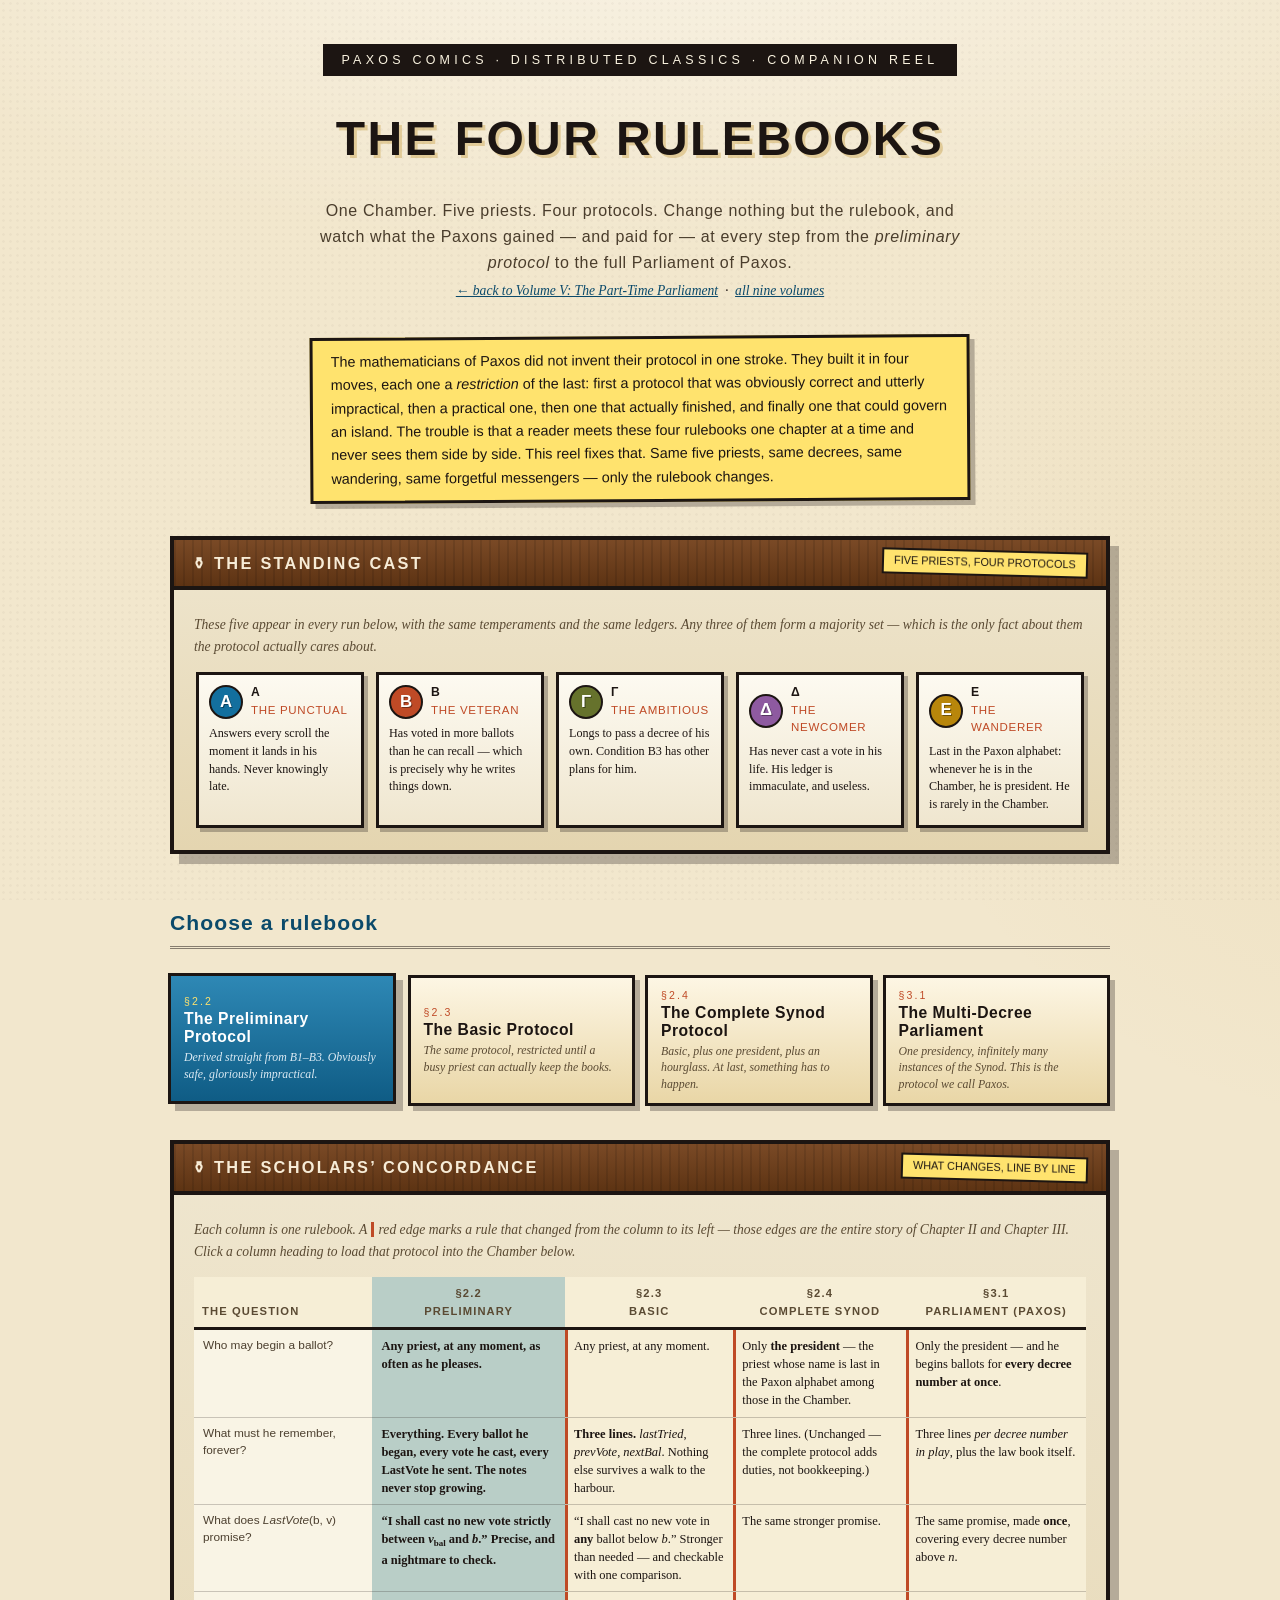
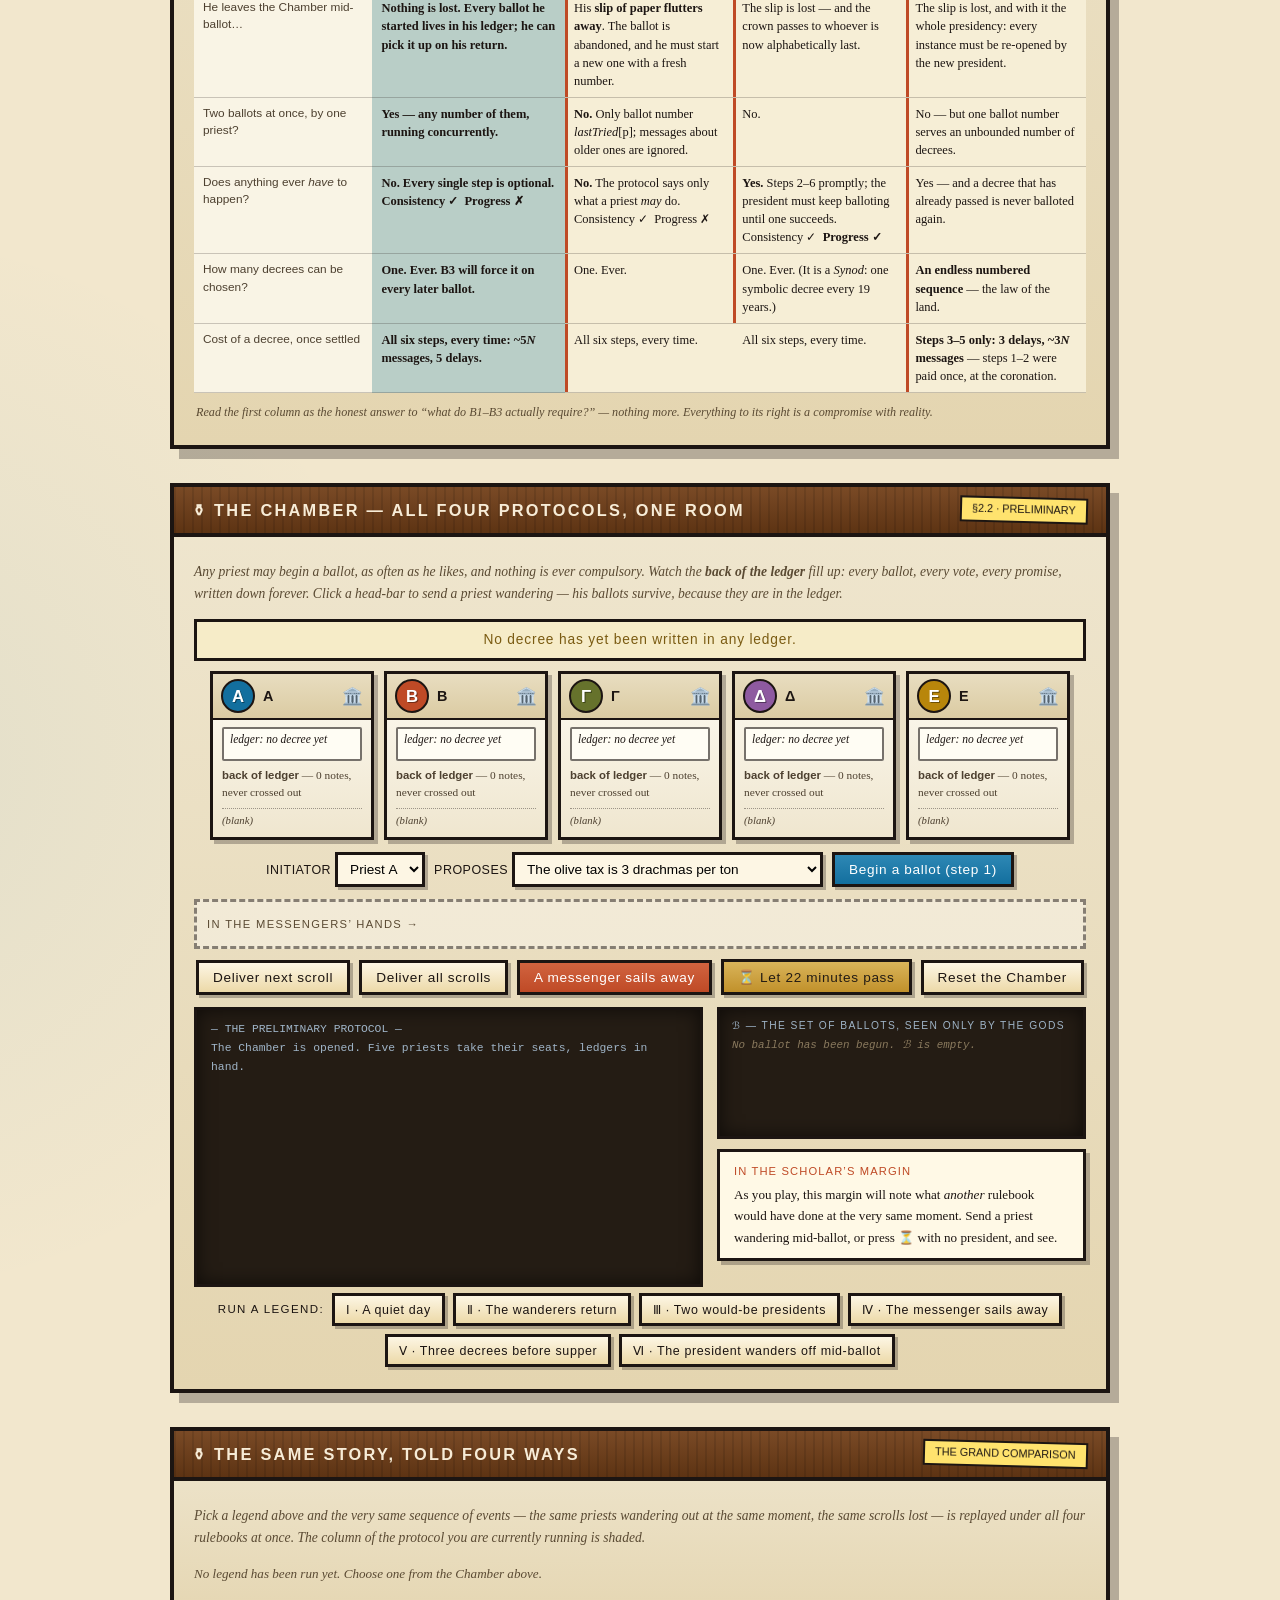
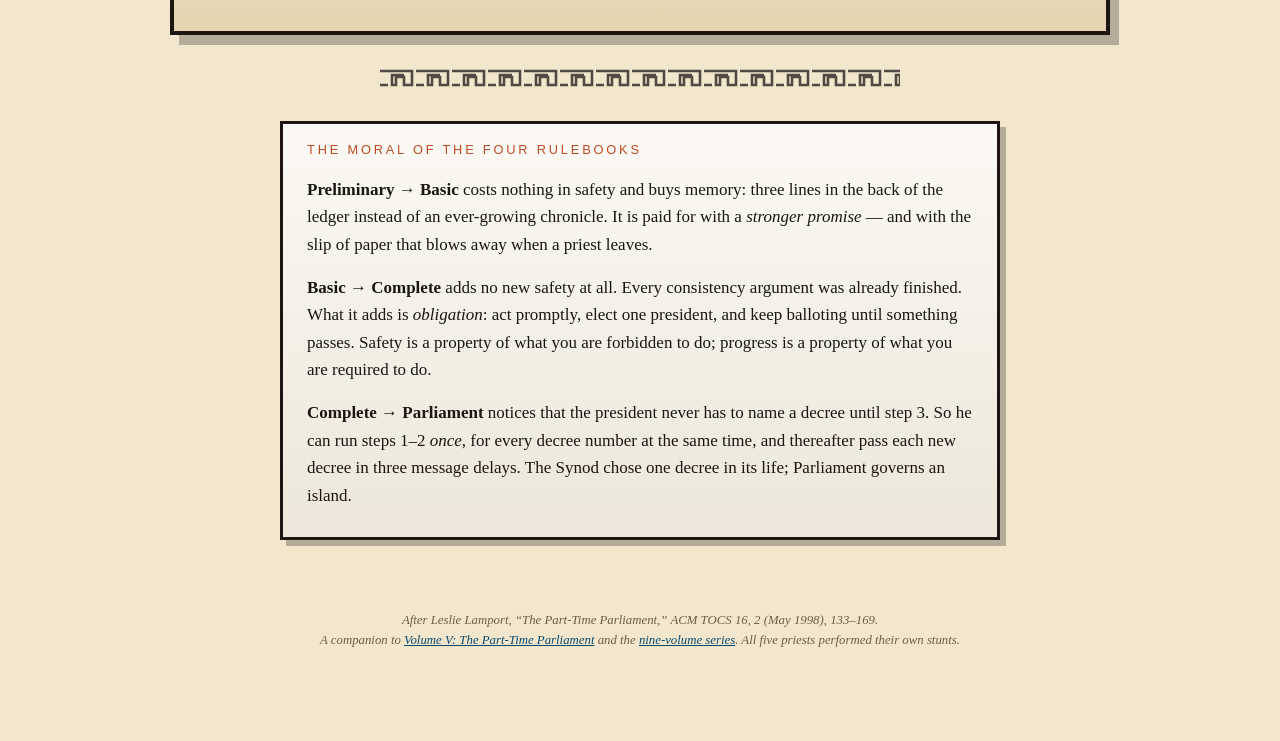
==== commit bdcc065f: "feat: nine-volume chronicle with allegorical retellings of each paper - Write out volumes I–IV and V" ====
--- a/protocols.html
+++ b/protocols.html
@@ -301,6 +301,10 @@
   #dossier th.q, #verdict th.q{width:auto}
   #dossier table, #verdict table{min-width:640px}
 }
+
+/* Heading links */
+.hlink { color: inherit; text-decoration: none; }
+.hlink:hover { text-decoration: underline; }
 </style>
 </head>
 <body>
@@ -308,11 +312,11 @@
 
 <header class="cover">
   <div class="kicker">Paxos Comics · Distributed Classics · Companion Reel</div>
-  <h1>The Four Rulebooks</h1>
+  <h1 id="the-four-rulebooks"><a href="#the-four-rulebooks" class="hlink">The Four Rulebooks</a></h1>
   <p class="sub display">One Chamber. Five priests. Four protocols. Change nothing but the rulebook,
   and watch what the Paxons gained — and paid for — at every step from the <em>preliminary protocol</em>
   to the full Parliament of Paxos.</p>
-  <p class="backlink"><a href="index.html">← back to the illustrated chronicle</a></p>
+  <p class="backlink"><a href="volume-5.html">← back to Volume V: The Part-Time Parliament</a> &nbsp;·&nbsp; <a href="index.html">all nine volumes</a></p>
 </header>
 
 <div class="narr">The mathematicians of Paxos did not invent their protocol in one stroke. They built it
@@ -324,7 +328,7 @@
 
 <!-- ================= THE CAST ================= -->
 <div class="widget" id="cast">
-  <div class="whead"><h5>⚱ The Standing Cast</h5><span class="badge">FIVE PRIESTS, FOUR PROTOCOLS</span></div>
+  <div class="whead"><h5 id="the-standing-cast"><a href="#the-standing-cast" class="hlink">⚱ The Standing Cast</a></h5><span class="badge">FIVE PRIESTS, FOUR PROTOCOLS</span></div>
   <div class="wbody">
     <p class="hint">These five appear in every run below, with the same temperaments and the same
     ledgers. Any three of them form a majority set — which is the only fact about them the protocol
@@ -334,12 +338,12 @@
 </div>
 
 <!-- ================= PICKER ================= -->
-<h3 class="sect">Choose a rulebook</h3>
+<h3 id="choose-a-rulebook" class="sect"><a href="#choose-a-rulebook" class="hlink">Choose a rulebook</a></h3>
 <div class="picker" id="picker"></div>
 
 <!-- ================= DOSSIER ================= -->
 <div class="widget" id="dossier">
-  <div class="whead"><h5>⚱ The Scholars’ Concordance</h5><span class="badge">WHAT CHANGES, LINE BY LINE</span></div>
+  <div class="whead"><h5 id="the-scholars-concordance"><a href="#the-scholars-concordance" class="hlink">⚱ The Scholars’ Concordance</a></h5><span class="badge">WHAT CHANGES, LINE BY LINE</span></div>
   <div class="wbody">
     <p class="hint">Each column is one rulebook. A <span style="border-left:3px solid var(--terra); padding-left:5px">red edge</span>
     marks a rule that changed from the column to its left — those edges are the entire story of Chapter II
@@ -351,7 +355,7 @@
 
 <!-- ================= THE SIMULATOR ================= -->
 <div class="widget" id="w-sim">
-  <div class="whead"><h5>⚱ The Chamber — All Four Protocols, One Room</h5><span class="badge" id="sim-badge">HANDS-ON ORACLE</span></div>
+  <div class="whead"><h5 id="the-chamber-all-four-protocols-one-room"><a href="#the-chamber-all-four-protocols-one-room" class="hlink">⚱ The Chamber — All Four Protocols, One Room</a></h5><span class="badge" id="sim-badge">HANDS-ON ORACLE</span></div>
   <div class="wbody" id="sim">
     <p class="hint" id="sim-hint"></p>
     <div class="banner warn" id="sim-banner"></div>
@@ -383,7 +387,7 @@
 
 <!-- ================= VERDICT ================= -->
 <div class="widget" id="verdict">
-  <div class="whead"><h5>⚱ The Same Story, Told Four Ways</h5><span class="badge">THE GRAND COMPARISON</span></div>
+  <div class="whead"><h5 id="the-same-story-told-four-ways"><a href="#the-same-story-told-four-ways" class="hlink">⚱ The Same Story, Told Four Ways</a></h5><span class="badge">THE GRAND COMPARISON</span></div>
   <div class="wbody">
     <p class="hint">Pick a legend above and the very same sequence of events — the same priests wandering
     out at the same moment, the same scrolls lost — is replayed under all four rulebooks at once. The
@@ -413,7 +417,7 @@
 
 <footer class="colophon">
   After Leslie Lamport, “The Part-Time Parliament,” <em>ACM TOCS 16</em>, 2 (May 1998), 133–169.<br>
-  A companion to <a href="index.html">the illustrated chronicle</a>. All five priests performed their own stunts.
+  A companion to <a href="volume-5.html">Volume V: The Part-Time Parliament</a> and the <a href="index.html">nine-volume series</a>. All five priests performed their own stunts.
 </footer>
 
 </div>
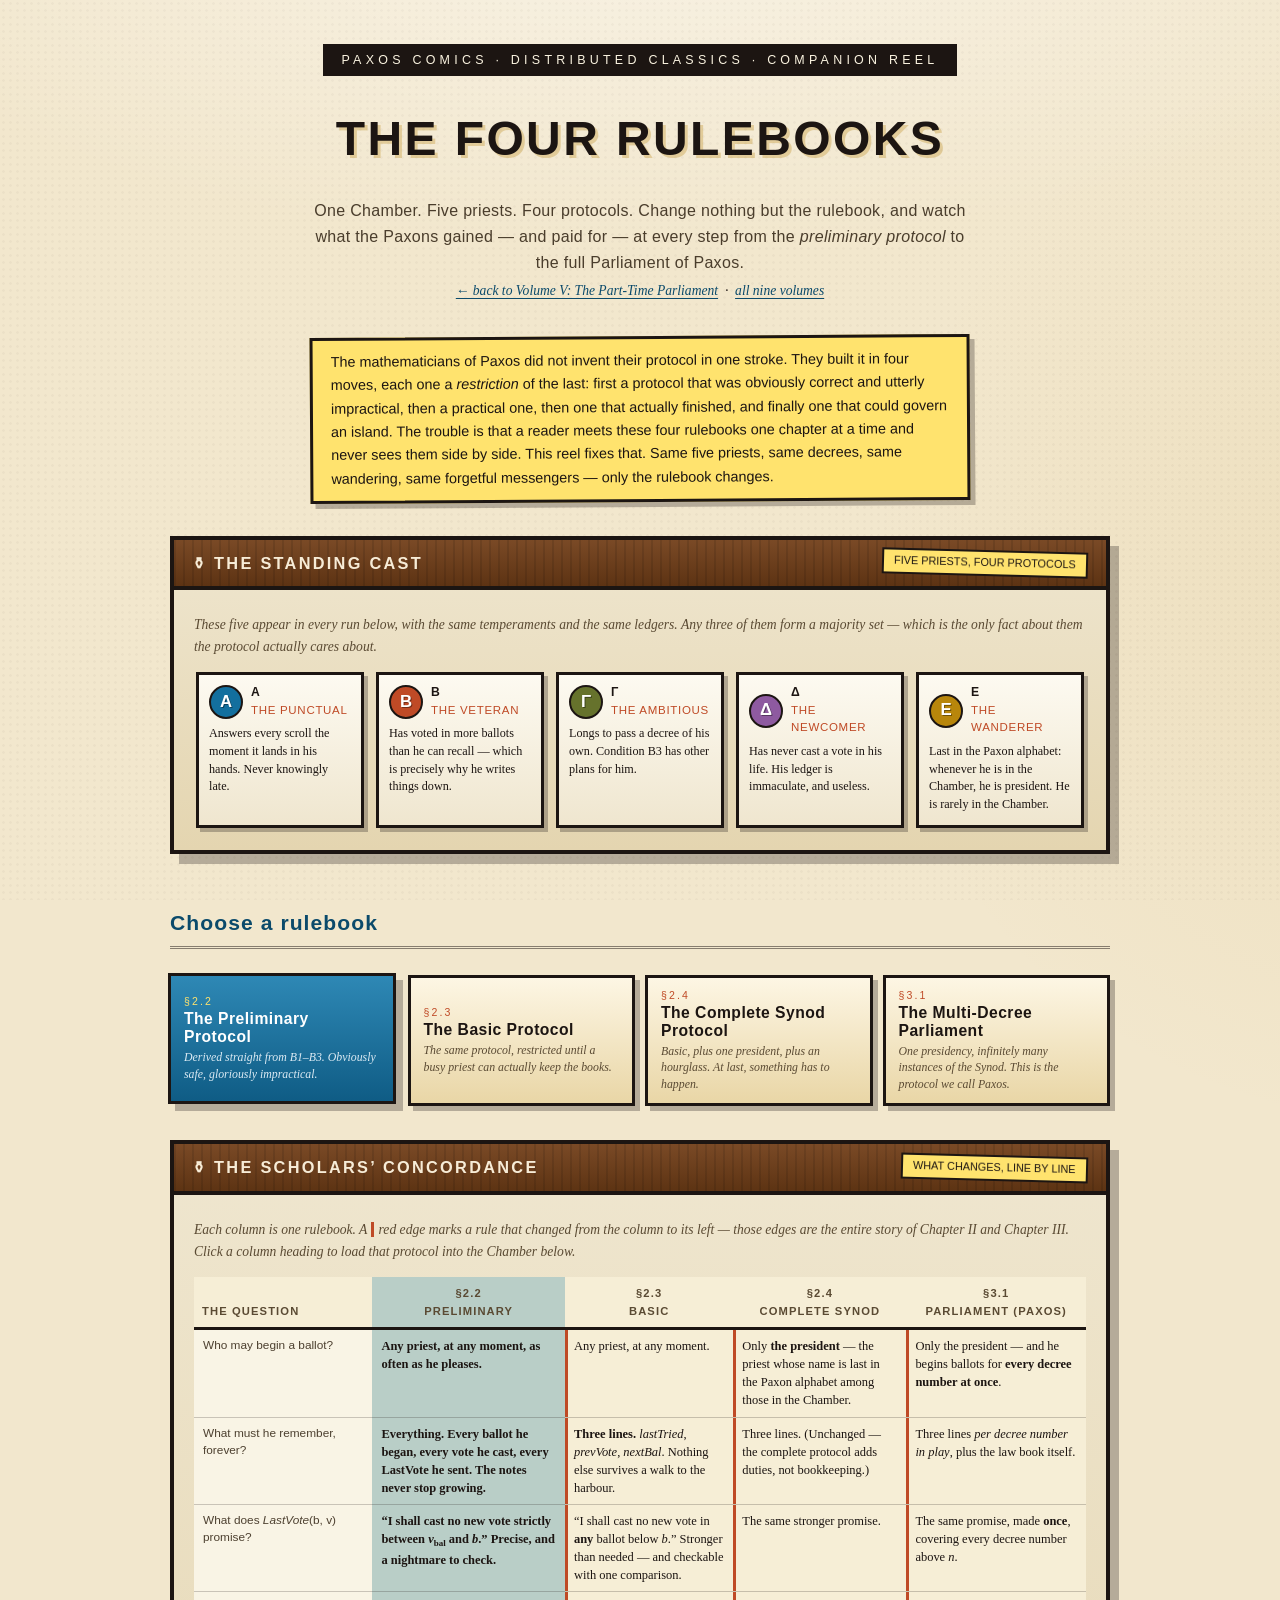
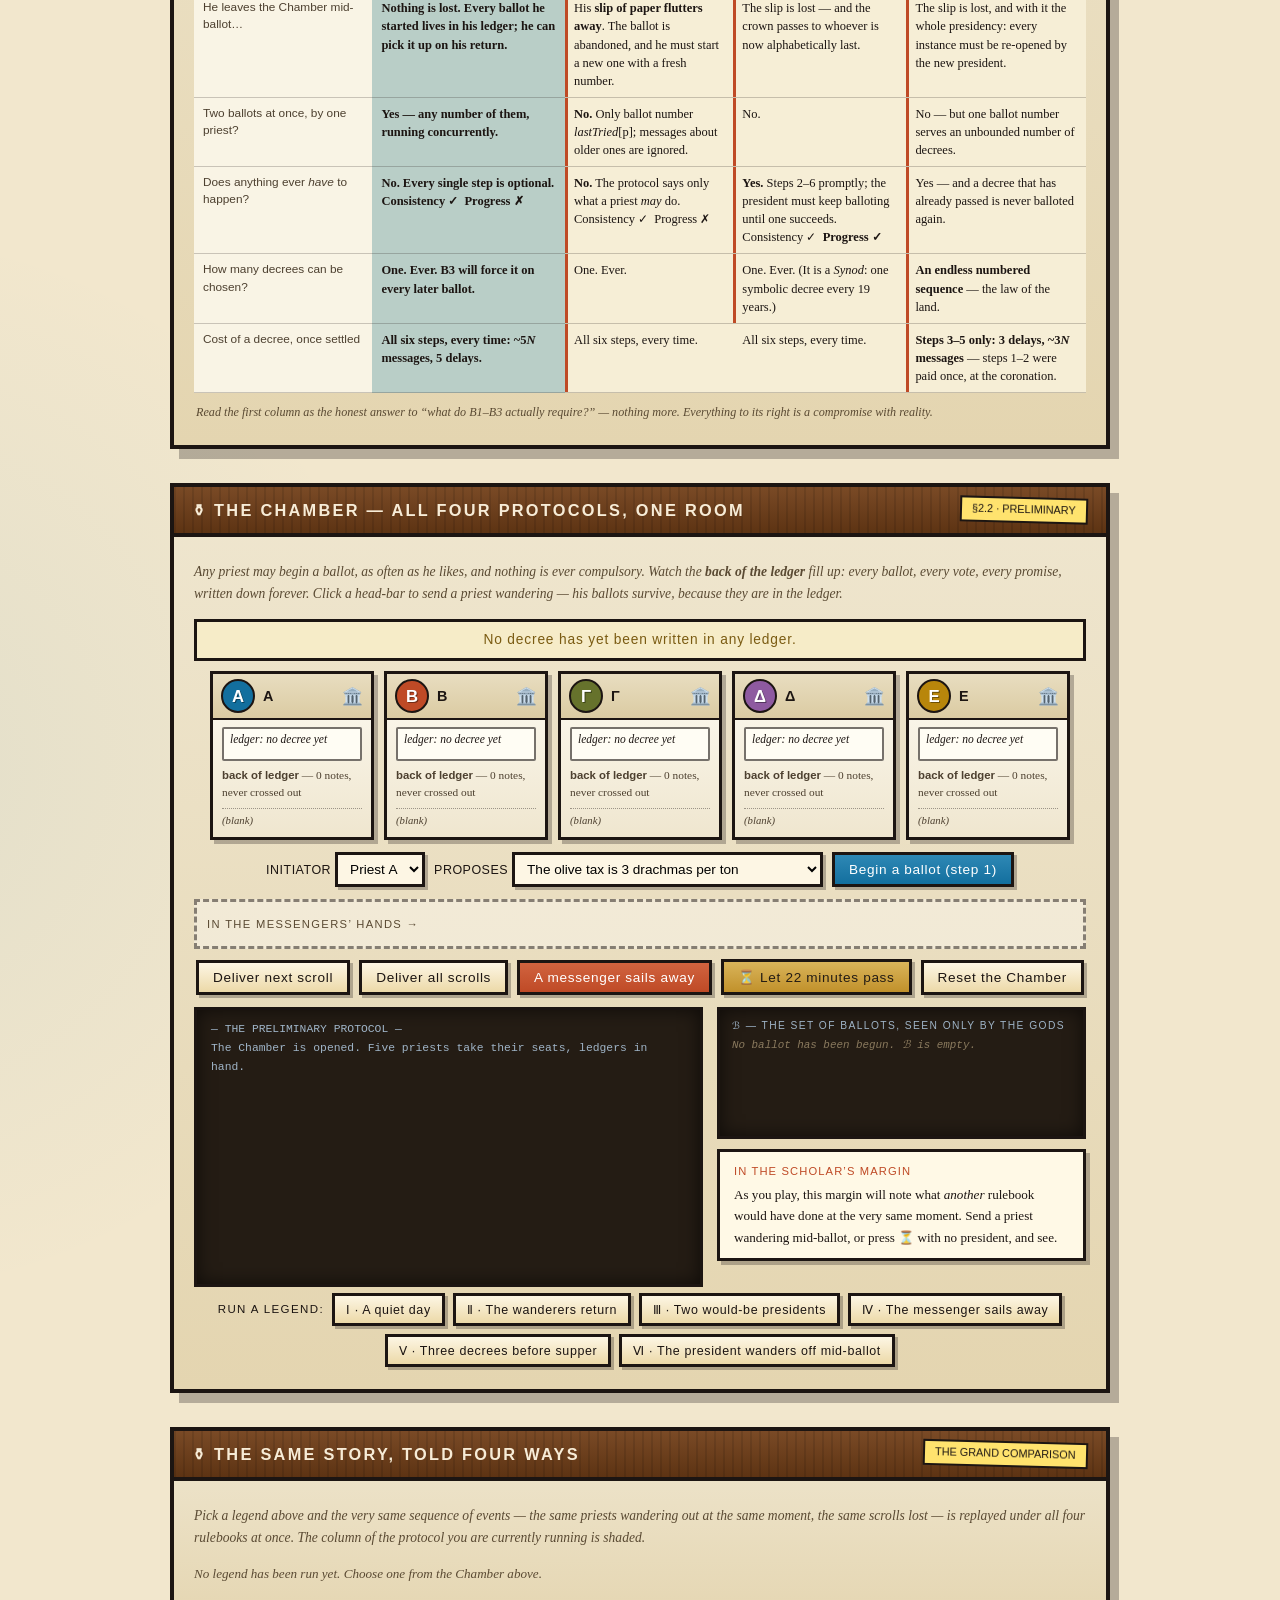
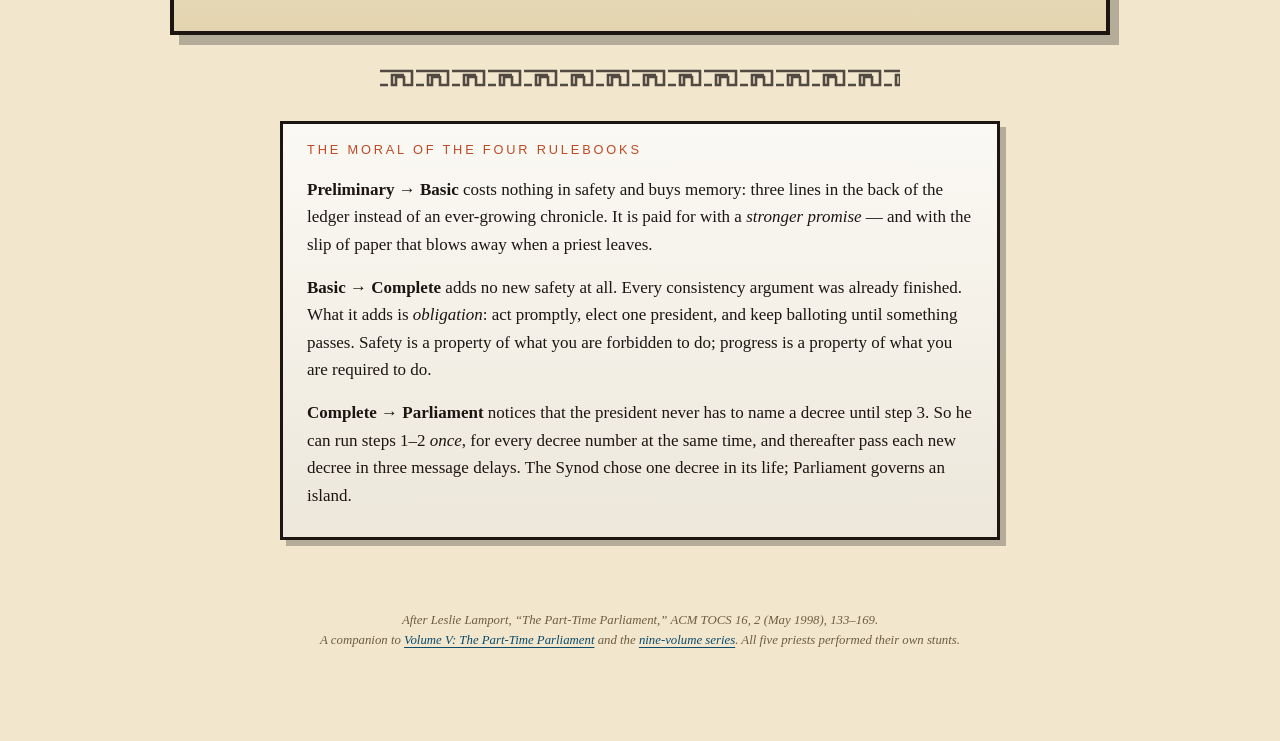
==== commit ac9d7f21: "fix: center cover art on volume pages; extract shared CSS The cover image on each volume page shared" ====
--- a/protocols.html
+++ b/protocols.html
@@ -4,71 +4,23 @@
 <meta charset="utf-8">
 <meta name="viewport" content="width=device-width, initial-scale=1">
 <title>The Four Rulebooks — An All-in-One Paxon Simulator</title>
+<link rel="stylesheet" href="assets/paxos-comics.css">
 <style>
-/* ============ PAXOS COMICS design system (shared with the chronicle) ============ */
-:root{
-  --ink:#1c1512;
-  --paper:#f2e7cd;
-  --paper-hi:#faf3e0;
-  --paper-lo:#e6d5ae;
-  --aegean:#136f9e;
-  --aegean-d:#0b4a6b;
-  --terra:#bf4a26;
-  --olive:#66722c;
-  --olive-d:#4c561e;
-  --gold:#c1912b;
-  --marble:#f8f5ee;
-  --caption:#ffe36e;
-  --blood:#8e2323;
-  --shadow:rgba(28,21,18,.28);
-}
-*{box-sizing:border-box}
-html{scroll-behavior:smooth}
-body{
-  margin:0;
-  color:var(--ink);
-  font-family:Georgia,'Iowan Old Style','Palatino Linotype',serif;
-  font-size:17px; line-height:1.62;
-  background:
-    radial-gradient(1200px 500px at 50% -100px, rgba(255,255,255,.5), transparent 70%),
-    radial-gradient(900px 900px at 110% 15%, rgba(193,145,43,.10), transparent 60%),
-    radial-gradient(900px 900px at -10% 60%, rgba(19,111,158,.07), transparent 60%),
-    var(--paper);
-}
-body::before{
-  content:""; position:fixed; inset:0; pointer-events:none; z-index:0;
-  background-image:radial-gradient(rgba(28,21,18,.05) 1px, transparent 1.6px);
-  background-size:7px 7px; opacity:.5;
-}
 .page{position:relative; z-index:1; max-width:980px; margin:0 auto; padding:0 20px 90px}
-.prose{max-width:72ch; margin-left:auto; margin-right:auto}
-p{margin:.9em 0}
+
 a{color:var(--aegean-d)}
-var,.m{font-family:Georgia,serif; font-style:italic}
-sub,sup{font-size:.72em}
-.display{font-family:Optima,'Gill Sans','Trebuchet MS',sans-serif; letter-spacing:.04em}
-
-.meander{height:18px; margin:34px auto; max-width:520px; border:0;
-  background-image:url("data:image/svg+xml;utf8,<svg xmlns='http://www.w3.org/2000/svg' width='36' height='18' viewBox='0 0 36 18'><path d='M0 2h32v14h-8V8h-8v8h-4V6h12M0 16h8' fill='none' stroke='%231c1512' stroke-width='2.6'/></svg>");
-  background-repeat:repeat-x; background-size:36px 18px; opacity:.75}
-
-/* ---------- header ---------- */
-header.cover{padding:44px 0 8px; text-align:center}
-.kicker{
-  display:inline-block; margin:0 auto 18px; padding:6px 18px;
-  background:var(--ink); color:var(--paper-hi);
-  font-family:Optima,'Gill Sans',sans-serif; letter-spacing:.34em; font-size:.78rem;
-  text-transform:uppercase;
-}
+
 header.cover h1{
   margin:6px 0 0; font-family:Optima,'Gill Sans',sans-serif; font-weight:700;
   font-size:clamp(1.8rem,5.4vw,3rem); letter-spacing:.05em; text-transform:uppercase;
   text-shadow:3px 3px 0 rgba(193,145,43,.35);
 }
+
 header.cover .sub{
   margin:20px auto 4px; max-width:660px; font-family:Optima,'Gill Sans',sans-serif;
   font-size:1rem; color:#4a3d2c;
 }
+
 .backlink{text-align:center; font-size:.85rem; font-style:italic; margin:4px 0 0}
 
 .narr{
@@ -76,26 +28,18 @@
   padding:10px 18px; font-family:'Chalkboard SE',Chalkboard,'Comic Sans MS',sans-serif;
   font-size:.9rem; box-shadow:5px 5px 0 var(--shadow); transform:rotate(-.35deg);
 }
+
 .slab{
   margin:28px auto; max-width:720px; background:linear-gradient(180deg,#fbf9f4,#ece7da);
   border:3px solid var(--ink); box-shadow:6px 6px 0 var(--shadow); padding:4px 24px 12px;
 }
-.slab .slab-head{
-  font-family:Optima,'Gill Sans',sans-serif; letter-spacing:.22em; text-transform:uppercase;
-  font-size:.8rem; color:var(--terra); margin:12px 0 4px;
-}
-h3.sect{
-  margin:52px 0 12px; font-family:Optima,'Gill Sans',sans-serif; font-size:1.32rem;
-  letter-spacing:.05em; color:var(--aegean-d);
-  border-bottom:3px double rgba(28,21,18,.5); padding-bottom:6px;
-}
-
-/* ---------- widgets ---------- */
+
 .widget{
   margin:34px auto; max-width:940px; border:4px solid var(--ink);
   background:linear-gradient(180deg,#efe6cf,#e4d5b0);
   box-shadow:9px 10px 0 var(--shadow);
 }
+
 .widget>.whead{
   display:flex; align-items:center; gap:12px; padding:10px 18px;
   background:
@@ -103,40 +47,56 @@
     linear-gradient(180deg,#7a4a26,#5d3313);
   color:#f7ecd7; border-bottom:4px solid var(--ink);
 }
+
 .widget>.whead h5{
   margin:0; font-family:Optima,'Gill Sans',sans-serif; font-size:1.02rem;
   letter-spacing:.14em; text-transform:uppercase; font-weight:700;
 }
+
 .widget>.whead .badge{
   margin-left:auto; background:var(--caption); color:var(--ink); border:2px solid var(--ink);
   font-family:'Chalkboard SE',Chalkboard,'Comic Sans MS',sans-serif; font-size:.68rem;
   padding:2px 10px; transform:rotate(1.5deg); white-space:nowrap;
 }
+
 .widget .wbody{padding:18px 20px 22px}
+
 .widget .hint{font-size:.85rem; color:#5a4a33; font-style:italic; margin:6px 0 14px}
+
 button.gk{
   font-family:Optima,'Gill Sans',sans-serif; font-size:.85rem; letter-spacing:.05em;
   border:3px solid var(--ink); background:linear-gradient(180deg,#fdf6e4,#ecd9a8);
   padding:7px 14px; cursor:pointer; box-shadow:3px 3px 0 var(--shadow); color:var(--ink);
   transition:transform .06s ease;
 }
+
 button.gk:hover{transform:translate(-1px,-1px); box-shadow:4px 4px 0 var(--shadow)}
+
 button.gk:active{transform:translate(2px,2px); box-shadow:1px 1px 0 var(--shadow)}
+
 button.gk.primary{background:linear-gradient(180deg,#2e88b5,#136f9e); color:#fff}
+
 button.gk.danger{background:linear-gradient(180deg,#d1633f,#bf4a26); color:#fff}
+
 button.gk.time{background:linear-gradient(180deg,#d9b45a,#c1912b); color:#241c14}
+
 button.gk:disabled{opacity:.45; cursor:not-allowed; transform:none}
+
 select.gk,option{font-family:Optima,sans-serif; font-size:.85rem}
+
 select.gk{border:3px solid var(--ink); background:#fdf6e4; padding:6px 8px; box-shadow:3px 3px 0 var(--shadow); max-width:min(340px,70vw)}
 
-/* ---------- the cast ---------- */
 #cast .grid{display:flex; gap:12px; flex-wrap:wrap; justify-content:center}
+
 #cast .who{
   width:168px; border:3px solid var(--ink); background:linear-gradient(180deg,#fdfaf1,#efe6cf);
   box-shadow:4px 4px 0 var(--shadow); padding:9px 10px 11px; font-size:.76rem; line-height:1.45;
 }
+
 #cast .who .top{display:flex; align-items:center; gap:8px; margin-bottom:6px}
+
 #cast .who .role{font-family:Optima,sans-serif; font-size:.72rem; color:var(--terra); letter-spacing:.06em; text-transform:uppercase}
+
 .avatar{
   width:34px; height:34px; border-radius:50%; border:2.5px solid var(--ink);
   display:flex; align-items:center; justify-content:center;
@@ -144,154 +104,223 @@
   text-shadow:1px 1px 0 rgba(0,0,0,.4); flex:none;
 }
 
-/* ---------- protocol picker ---------- */
 .picker{display:flex; gap:10px; flex-wrap:wrap; justify-content:center; margin:26px auto 6px; max-width:940px}
+
 .picker button{
   flex:1 1 200px; max-width:230px; text-align:left; cursor:pointer;
   border:3px solid var(--ink); background:linear-gradient(180deg,#fdf6e4,#e9d6a6);
   box-shadow:5px 5px 0 var(--shadow); padding:9px 13px 11px; color:var(--ink);
   font-family:Optima,'Gill Sans',sans-serif; transition:transform .07s ease;
 }
+
 .picker button:hover{transform:translate(-1px,-1px)}
+
 .picker button .pno{font-size:.66rem; letter-spacing:.2em; text-transform:uppercase; color:var(--terra)}
+
 .picker button .pnm{display:block; font-size:.98rem; font-weight:700; letter-spacing:.03em; margin:2px 0 3px}
+
 .picker button .pdesc{display:block; font-family:Georgia,serif; font-size:.74rem; font-style:italic; line-height:1.4; color:#5a4a33}
+
 .picker button.on{
   background:linear-gradient(180deg,#2e88b5,#0f5c85); color:#fff;
   transform:translate(-2px,-2px); box-shadow:7px 7px 0 var(--shadow);
 }
+
 .picker button.on .pno{color:var(--caption)}
+
 .picker button.on .pdesc{color:#dbeaf3}
 
-/* ---------- dossier table ---------- */
 #dossier table{border-collapse:collapse; width:100%; background:#f6eed6; font-size:.78rem}
+
 #dossier th{
   font-family:Optima,sans-serif; font-size:.7rem; letter-spacing:.1em; text-transform:uppercase;
   padding:7px 8px; border-bottom:3px solid var(--ink); color:#5a4a33; vertical-align:bottom;
 }
+
 #dossier th.q{width:20%; text-align:left}
+
 #dossier td{padding:7px 9px; border-bottom:1px solid rgba(28,21,18,.22); vertical-align:top; line-height:1.45}
+
 #dossier td.q{font-family:Optima,sans-serif; font-size:.74rem; color:#4d4030; background:rgba(255,255,255,.35)}
+
 #dossier col.sel, #dossier th.sel{background:rgba(19,111,158,.14)}
+
 #dossier td.sel{background:rgba(19,111,158,.14); font-weight:700}
+
 #dossier td.chg{box-shadow:inset 3px 0 0 var(--terra)}
+
 #dossier .newbit{background:var(--caption); padding:0 3px}
+
 #dossier .dosnote{font-size:.76rem; font-style:italic; color:#5a4a33; margin:10px 2px 0}
 
-/* ---------- the chamber ---------- */
 #sim .stage{display:flex; gap:10px; flex-wrap:wrap; justify-content:center; margin-bottom:12px}
+
 .priest{
   width:164px; border:3px solid var(--ink); background:linear-gradient(180deg,#fdfaf1,#efe6cf);
   box-shadow:4px 4px 0 var(--shadow); font-size:.75rem; position:relative;
 }
+
 .priest .phead{
   display:flex; align-items:center; gap:8px; padding:5px 8px; border-bottom:2px solid var(--ink);
   background:linear-gradient(180deg,#e8ddc0,#dbcba2); cursor:pointer;
 }
+
 .priest .pname{font-family:Optima,sans-serif; font-weight:700; font-size:.9rem}
+
 .priest .loc{margin-left:auto; font-size:1.05rem}
+
 .priest .pbody{padding:7px 9px 9px}
+
 .priest .outcome{
   min-height:34px; border:2px solid rgba(28,21,18,.6); background:#fffdf4; border-radius:2px;
   padding:3px 6px; font-style:italic; font-size:.72rem; line-height:1.32;
 }
+
 .priest .outcome.written{background:#e6efd3; border-color:var(--olive-d)}
+
 .priest .vars{margin-top:6px; color:#4d4030; line-height:1.5; font-size:.71rem}
+
 .priest .vars b{font-family:Optima,sans-serif}
+
 .priest .notes{
   margin-top:6px; border-top:1px dotted rgba(28,21,18,.4); padding-top:4px;
   max-height:104px; overflow-y:auto; font-size:.67rem; line-height:1.45; color:#4d4030;
 }
+
 .priest .notes .n{display:block}
+
 .priest .notes .n.new{background:var(--caption); outline:1.5px solid var(--ink)}
+
 .priest .slip{
   margin-top:6px; background:#fffbe8; border:2px dashed var(--terra); padding:3px 6px;
   font-size:.67rem; color:#7a3f22; transform:rotate(-.8deg);
 }
+
 .priest .stat{
   position:absolute; top:-13px; right:-9px; border:2.5px solid var(--ink); background:var(--caption);
   font-family:'Chalkboard SE',Chalkboard,'Comic Sans MS',sans-serif; font-size:.6rem; padding:1px 7px;
   transform:rotate(3deg);
 }
+
 .priest .crown{position:absolute; top:-15px; left:-8px; font-size:1.15rem; transform:rotate(-14deg)}
+
 .priest.away{filter:grayscale(.75) opacity(.62)}
+
 .priest.away .phead{background:#cbbf9f}
+
 .priest.pres{border-color:var(--gold); box-shadow:4px 4px 0 var(--shadow), 0 0 0 3px rgba(193,145,43,.45)}
+
 .lawbook{font-size:.68rem; line-height:1.4}
+
 .lawbook .le{display:block; white-space:nowrap; overflow:hidden; text-overflow:ellipsis}
+
 .lawbook .le b{font-family:Optima,sans-serif}
 
 #sim .controls{display:flex; gap:9px; flex-wrap:wrap; align-items:center; justify-content:center; margin:10px 0 4px}
+
 #sim .tray{
   margin:12px 0 10px; min-height:50px; border:3px dashed rgba(28,21,18,.5); background:rgba(255,255,255,.35);
   padding:8px 10px; display:flex; gap:8px; flex-wrap:wrap; align-items:center;
 }
+
 #sim .tray .tray-label{font-family:Optima,sans-serif; font-size:.7rem; letter-spacing:.12em; text-transform:uppercase; color:#5a4a33; margin-right:6px}
+
 .scroll-chip{
   border:2.5px solid var(--ink); background:linear-gradient(180deg,#fff8e0,#f3e2b3);
   font-size:.71rem; font-family:Optima,sans-serif; padding:4px 8px; cursor:pointer;
   box-shadow:2px 2px 0 var(--shadow); display:inline-flex; gap:6px; align-items:center;
   animation:pop .18s ease;
 }
+
 .scroll-chip:hover{background:#fff}
+
 .scroll-chip .lose{color:var(--blood); font-weight:700; cursor:pointer; padding:0 2px}
+
 @keyframes pop{from{transform:scale(.7); opacity:0}to{transform:scale(1); opacity:1}}
+
 #sim .banner{
   margin:8px 0 10px; text-align:center; font-family:Optima,sans-serif; letter-spacing:.06em;
   font-size:.86rem; padding:7px 10px; border:3px solid var(--ink);
 }
+
 #sim .banner.ok{background:#dfe8d0; color:var(--olive-d)}
+
 #sim .banner.warn{background:#f6ecc8; color:#7a5b12}
+
 #sim .banner.bad{background:#f0cfc4; color:var(--blood)}
+
 .twocol{display:flex; gap:14px; flex-wrap:wrap; align-items:stretch}
+
 .twocol>.c1{flex:1 1 420px; min-width:280px}
+
 .twocol>.c2{flex:1 1 280px; min-width:250px}
+
 #sim .log{
   height:280px; overflow-y:auto; background:#241c14; color:#efe2c2; padding:10px 14px;
   font-family:Menlo,Consolas,monospace; font-size:.71rem; line-height:1.65;
   border:3px solid var(--ink); box-shadow:inset 0 0 18px rgba(0,0,0,.6);
 }
+
 #sim .log .t-sys{color:#9fb4c7}
+
 #sim .log .t-msg{color:#e8c96a}
+
 #sim .log .t-act{color:#a8c77f}
+
 #sim .log .t-bad{color:#e08d6d}
+
 #sim .log .t-big{color:#ffd76e; font-weight:700}
+
 #sim .log .t-time{color:#c9a3e0}
+
 .gods{
   border:3px solid var(--ink); background:#241c14; color:#efe2c2;
   padding:8px 12px; font-family:Menlo,Consolas,monospace; font-size:.68rem; line-height:1.6;
   box-shadow:inset 0 0 18px rgba(0,0,0,.6); height:132px; overflow-y:auto;
 }
+
 .gods .glabel{
   color:#9fb4c7; font-family:Optima,'Gill Sans',sans-serif; letter-spacing:.14em;
   font-size:.64rem; text-transform:uppercase; display:block; margin-bottom:3px;
 }
+
 .gods .win{color:#ffd76e}
+
 .gods .gdim{color:#8a7a5e; font-style:italic}
+
 .margin{
   margin-top:10px; background:#fff9e6; border:3px solid var(--ink); padding:10px 14px;
   font-size:.82rem; min-height:96px; box-shadow:4px 4px 0 var(--shadow);
 }
+
 .margin .mlabel{
   font-family:Optima,'Gill Sans',sans-serif; letter-spacing:.1em; text-transform:uppercase;
   font-size:.7rem; color:var(--terra); display:block; margin-bottom:4px;
 }
 
-/* ---------- legends & verdicts ---------- */
 .legends{display:flex; gap:8px; flex-wrap:wrap; justify-content:center; margin-top:6px}
+
 .legends button{font-size:.78rem; padding:6px 11px}
+
 #verdict table{border-collapse:collapse; width:100%; background:#f6eed6; font-size:.76rem}
+
 #verdict th{font-family:Optima,sans-serif; font-size:.68rem; letter-spacing:.08em; text-transform:uppercase;
   padding:6px 8px; border-bottom:3px solid var(--ink); color:#5a4a33}
+
 #verdict th.q{text-align:left; width:20%}
+
 #verdict td{padding:7px 9px; border-bottom:1px solid rgba(28,21,18,.22); vertical-align:top; line-height:1.45}
+
 #verdict td.q{font-family:Optima,sans-serif; font-size:.72rem; color:#4d4030; background:rgba(255,255,255,.35)}
+
 #verdict td.sel{background:rgba(19,111,158,.14)}
+
 #verdict .good{color:var(--olive-d); font-weight:700}
+
 #verdict .ill{color:var(--blood); font-weight:700}
+
 #verdict .storyline{font-size:.82rem; margin:0 0 12px; font-style:italic; color:#5a4a33}
 
-footer.colophon{margin-top:70px; text-align:center; font-size:.8rem; color:#6d5c42; font-style:italic}
 @media (max-width:700px){
   #dossier table, #verdict table{font-size:.72rem}
   .picker button{flex:1 1 100%; max-width:none}
@@ -301,10 +330,6 @@
   #dossier th.q, #verdict th.q{width:auto}
   #dossier table, #verdict table{min-width:640px}
 }
-
-/* Heading links */
-.hlink { color: inherit; text-decoration: none; }
-.hlink:hover { text-decoration: underline; }
 </style>
 </head>
 <body>
--- a/assets/paxos-comics.css
+++ b/assets/paxos-comics.css
@@ -0,0 +1,340 @@
+/* ============ PAXOS COMICS design system ============ */
+:root{
+  --ink:#1c1512;
+  --paper:#f2e7cd;
+  --paper-hi:#faf3e0;
+  --paper-lo:#e6d5ae;
+  --aegean:#136f9e;
+  --aegean-d:#0b4a6b;
+  --terra:#bf4a26;
+  --olive:#66722c;
+  --olive-d:#4c561e;
+  --gold:#c1912b;
+  --marble:#f8f5ee;
+  --caption:#ffe36e;
+  --blood:#8e2323;
+  --shadow:rgba(28,21,18,.28);
+}
+*{box-sizing:border-box}
+html{scroll-behavior:smooth}
+body{
+  margin:0;
+  color:var(--ink);
+  font-family:Georgia,'Iowan Old Style','Palatino Linotype',serif;
+  font-size:17px; line-height:1.62;
+  background:
+    radial-gradient(1200px 500px at 50% -100px, rgba(255,255,255,.5), transparent 70%),
+    radial-gradient(900px 900px at 110% 15%, rgba(193,145,43,.10), transparent 60%),
+    radial-gradient(900px 900px at -10% 60%, rgba(19,111,158,.07), transparent 60%),
+    var(--paper);
+}
+/* faint halftone wash over the whole book */
+body::before{
+  content:""; position:fixed; inset:0; pointer-events:none; z-index:0;
+  background-image:radial-gradient(rgba(28,21,18,.05) 1px, transparent 1.6px);
+  background-size:7px 7px; opacity:.5;
+}
+.page{position:relative; z-index:1; max-width:900px; margin:0 auto; padding:0 20px 90px}
+.prose{max-width:72ch; margin-left:auto; margin-right:auto}
+p{margin:.9em 0}
+em{font-style:italic}
+a{color:var(--aegean-d); text-underline-offset:3px}
+a:hover{color:var(--terra)}
+var, .m{font-family:Georgia,serif; font-style:italic}
+sub,sup{font-size:.72em}
+code{font-family:Menlo,Consolas,monospace; font-size:.85em; background:rgba(28,21,18,.07); padding:1px 4px; border-radius:3px}
+
+/* ---------- top series bar (index/quickread) ---------- */
+.site-bar{
+  background:var(--ink); color:var(--paper-hi);
+  padding:10px 20px; font-family:Optima,'Gill Sans',sans-serif;
+  font-size:.85rem; letter-spacing:.08em; text-transform:uppercase;
+  border-bottom:3px solid var(--gold); text-align:center;
+}
+.site-bar span{color:var(--caption)}
+
+/* ---------- series top nav (volume pages) ---------- */
+.series-nav{
+  background:var(--ink); color:var(--paper-hi);
+  padding:12px 20px; font-family:Optima,'Gill Sans',sans-serif;
+  font-size:.85rem; letter-spacing:.04em;
+  border-bottom:3px solid var(--gold);
+}
+.series-nav-inner{
+  max-width:900px; margin:0 auto; display:flex; justify-content:space-between; align-items:center; flex-wrap:wrap; gap:10px;
+}
+.series-nav a{color:var(--paper-hi); text-decoration:none}
+.series-nav a:hover{color:var(--caption)}
+.series-nav .nav-back{font-weight:700; letter-spacing:.06em}
+.series-nav .nav-current{color:var(--caption); font-size:.82rem; text-transform:uppercase; letter-spacing:.12em}
+.series-nav .nav-arrows{display:flex; gap:14px}
+
+/* ---------- display faces ---------- */
+.display{font-family:Optima,'Gill Sans','Trebuchet MS',sans-serif; letter-spacing:.04em}
+.comic{font-family:'Chalkboard SE',Chalkboard,'Comic Sans MS','Trebuchet MS',sans-serif}
+
+/* ---------- meander (Greek key) divider ---------- */
+.meander{height:18px; margin:34px auto; max-width:520px; border:0;
+  background-image:url("data:image/svg+xml;utf8,<svg xmlns='http://www.w3.org/2000/svg' width='36' height='18' viewBox='0 0 36 18'><path d='M0 2h32v14h-8V8h-8v8h-4V6h12M0 16h8' fill='none' stroke='%231c1512' stroke-width='2.6'/></svg>");
+  background-repeat:repeat-x; background-size:36px 18px; opacity:.75}
+
+/* ---------- comic panels ---------- */
+figure.panel{margin:34px auto; padding:0; max-width:840px; position:relative}
+figure.panel .frame{
+  border:4px solid var(--ink); background:#fff; overflow:hidden;
+  box-shadow:8px 9px 0 var(--shadow);
+}
+figure.panel img{display:block; width:100%; height:auto}
+figure.panel figcaption{
+  display:inline-block; position:relative; margin:-16px 0 0 26px; max-width:82%;
+  background:var(--caption); border:3px solid var(--ink); padding:7px 14px 6px;
+  font-family:'Chalkboard SE',Chalkboard,'Comic Sans MS',sans-serif;
+  font-size:.83rem; line-height:1.42; box-shadow:4px 4px 0 var(--shadow);
+  transform:rotate(-.6deg);
+}
+.tilt-l .frame{transform:rotate(-.7deg)}
+.tilt-r .frame{transform:rotate(.7deg)}
+.panel.narrow{max-width:560px}
+.panel.mid{max-width:700px}
+
+/* ---------- illustration placeholders (see IMAGE_PROMPTS.md) ---------- */
+.img-placeholder{
+  aspect-ratio:16/9; display:flex; flex-direction:column; align-items:center; justify-content:center;
+  gap:10px; padding:22px 28px; text-align:center;
+  background:
+    repeating-linear-gradient(135deg, rgba(28,21,18,.05) 0 12px, transparent 12px 24px),
+    linear-gradient(180deg,#f7efd9,#eadbb4);
+  outline:3px dashed rgba(28,21,18,.35); outline-offset:-14px;
+}
+.panel.mid .img-placeholder, .panel.narrow .img-placeholder{aspect-ratio:4/3}
+.img-placeholder .ph-label{
+  font-family:Optima,'Gill Sans',sans-serif; font-size:.72rem; letter-spacing:.22em;
+  text-transform:uppercase; color:var(--terra); background:var(--marble);
+  border:2px solid var(--ink); padding:2px 10px;
+}
+.img-placeholder .ph-desc{
+  font-style:italic; font-size:.86rem; line-height:1.45; color:#5a4a33; max-width:46ch;
+}
+
+/* ---------- cover ---------- */
+header.cover{padding:44px 0 8px; text-align:center}
+.cover .frame-cover{
+  display:block; margin:0 auto; max-width:520px; width:90%;
+  border:5px solid var(--ink); box-shadow:12px 13px 0 var(--shadow); background:#fff;
+  transform:rotate(-.4deg);
+}
+.cover img{display:block; width:100%; height:auto}
+.kicker{
+  display:inline-block; margin:0 auto 18px; padding:6px 18px;
+  background:var(--ink); color:var(--paper-hi);
+  font-family:Optima,'Gill Sans',sans-serif; letter-spacing:.34em; font-size:.78rem;
+  text-transform:uppercase;
+}
+.vol-badge{
+  display:inline-block; background:var(--terra); color:#fff; border:3px solid var(--ink);
+  font-family:'Chalkboard SE',Chalkboard,'Comic Sans MS',sans-serif; font-size:.82rem;
+  padding:4px 16px; letter-spacing:.14em; text-transform:uppercase;
+  box-shadow:4px 4px 0 var(--shadow); transform:rotate(-1.4deg); margin-top:20px;
+}
+.cover .vol-title{
+  margin:18px auto 6px; font-family:Optima,'Gill Sans',sans-serif; font-weight:700;
+  font-size:clamp(1.7rem,4.4vw,2.4rem); letter-spacing:.05em; text-transform:uppercase;
+  color:var(--ink); text-shadow:2px 2px 0 rgba(193,145,43,.35);
+}
+.cover .sub{
+  margin:10px auto 4px; max-width:620px; font-family:Optima,'Gill Sans',sans-serif;
+  font-size:1.02rem; color:#4a3d2c; letter-spacing:.02em;
+}
+.cover .pub{margin:10px auto 0; max-width:560px; font-size:.8rem; color:#6d5c42; font-style:italic}
+
+/* ---------- status notice banner ---------- */
+.status-banner{
+  margin:34px auto; max-width:720px;
+  background:linear-gradient(180deg, var(--caption), #f7d653);
+  border:3px solid var(--ink); border-radius:4px;
+  padding:14px 24px; box-shadow:6px 6px 0 var(--shadow);
+  font-family:'Chalkboard SE',Chalkboard,'Comic Sans MS',sans-serif;
+  font-size:.9rem; line-height:1.5; text-align:center;
+}
+.status-banner b{font-family:Optima,'Gill Sans',sans-serif; font-size:1.02rem; letter-spacing:.04em}
+
+/* ---------- section (issue) headers ---------- */
+.issue{margin:74px auto 30px; text-align:center; position:relative}
+.issue .no{
+  display:inline-block; background:var(--terra); color:#fff; border:3px solid var(--ink);
+  font-family:'Chalkboard SE',Chalkboard,'Comic Sans MS',sans-serif; font-size:.82rem;
+  padding:4px 16px; letter-spacing:.14em; text-transform:uppercase;
+  box-shadow:4px 4px 0 var(--shadow); transform:rotate(-1.4deg);
+}
+.issue h2{
+  margin:14px 0 0; font-family:Optima,'Gill Sans',sans-serif; font-weight:700;
+  font-size:clamp(1.6rem,4.6vw,2.4rem); letter-spacing:.06em; text-transform:uppercase;
+  color:var(--ink); text-shadow:2px 2px 0 rgba(193,145,43,.35);
+}
+h3.sect{
+  margin:52px 0 12px; font-family:Optima,'Gill Sans',sans-serif; font-size:1.32rem;
+  letter-spacing:.05em; color:var(--aegean-d);
+  border-bottom:3px double rgba(28,21,18,.5); padding-bottom:6px;
+}
+h4.subsect{
+  margin:40px 0 8px; font-family:Optima,'Gill Sans',sans-serif; font-size:1.06rem;
+  letter-spacing:.05em; color:var(--olive-d); text-transform:uppercase;
+}
+.hlink{color:inherit; text-decoration:none}
+.hlink:hover{text-decoration:underline}
+
+/* ---------- decree plaques ---------- */
+.decree{
+  margin:22px auto; max-width:560px; text-align:center; position:relative;
+  background:linear-gradient(180deg,var(--marble),#eae4d4);
+  border:3px solid var(--ink); border-radius:4px;
+  padding:13px 26px 12px; font-style:italic; font-size:1.02rem;
+  box-shadow:5px 5px 0 var(--shadow), inset 0 0 0 4px rgba(193,145,43,.28);
+}
+.decree b{font-style:normal; font-family:Optima,'Gill Sans',sans-serif; margin-right:.5em}
+.decree.bad{background:linear-gradient(180deg,#f6e3dd,#ecd2c8); border-color:var(--blood)}
+.decree.rules{text-align:left; font-style:normal; max-width:640px}
+.decree.rules ol, .decree.rules ul{margin:.3em 0; padding-left:1.4em}
+.decree.rules li{margin:.35em 0}
+.decree.rules .rhead{
+  display:block; text-align:center; font-family:Optima,'Gill Sans',sans-serif; letter-spacing:.2em;
+  text-transform:uppercase; font-size:.78rem; color:var(--terra); margin-bottom:4px;
+}
+
+/* ---------- narration ---------- */
+.narr{
+  margin:26px auto; max-width:640px; background:var(--caption); border:3px solid var(--ink);
+  padding:10px 18px; font-family:'Chalkboard SE',Chalkboard,'Comic Sans MS',sans-serif;
+  font-size:.9rem; box-shadow:5px 5px 0 var(--shadow); transform:rotate(-.35deg);
+}
+.editor-note{
+  margin:30px auto; max-width:660px; background:#e7e2d6; border:3px solid var(--ink);
+  padding:18px 24px; font-size:.93rem; box-shadow:6px 6px 0 var(--shadow); position:relative;
+}
+.editor-note .tag{
+  position:absolute; top:-15px; left:18px; background:var(--aegean); color:#fff;
+  border:3px solid var(--ink); padding:2px 12px; font-family:Optima,sans-serif;
+  font-size:.72rem; letter-spacing:.18em; text-transform:uppercase;
+}
+.editor-note .sig{text-align:right; font-style:italic; margin-bottom:0}
+
+/* ---------- footnote scrolls ---------- */
+.fn{
+  margin:18px auto; max-width:620px; font-size:.82rem; line-height:1.5; color:#4d4030;
+  background:linear-gradient(180deg,#efe4c6,#e7d8b1);
+  border:2px dashed rgba(28,21,18,.55); border-radius:2px; padding:8px 14px 8px 40px;
+  position:relative;
+}
+.fn::before{content:"📜"; position:absolute; left:10px; top:7px; font-size:1rem}
+.fn b{color:var(--ink)}
+
+/* ---------- theorems / marble slabs ---------- */
+.slab{
+  margin:28px auto; max-width:680px; background:linear-gradient(180deg,#fbf9f4,#ece7da);
+  border:3px solid var(--ink); box-shadow:6px 6px 0 var(--shadow); padding:4px 24px 10px;
+}
+.slab .slab-head{
+  font-family:Optima,'Gill Sans',sans-serif; letter-spacing:.22em; text-transform:uppercase;
+  font-size:.8rem; color:var(--terra); margin:12px 0 4px;
+}
+.slab .stmt{font-style:italic}
+.mathblock{
+  margin:14px auto; padding:10px 16px; overflow-x:auto; text-align:center;
+  font-family:Georgia,serif; font-style:italic; font-size:1.0rem;
+  background:rgba(255,255,255,.55); border:1px solid rgba(28,21,18,.25); border-radius:3px;
+}
+.mathblock .rm{font-style:normal}
+details.proof{
+  margin:14px auto 20px; max-width:680px; border:2px solid rgba(28,21,18,.5);
+  background:rgba(255,255,255,.4); padding:0 18px;
+}
+details.proof>summary{
+  cursor:pointer; padding:9px 2px; font-family:Optima,sans-serif; letter-spacing:.1em;
+  text-transform:uppercase; font-size:.8rem; color:var(--aegean-d);
+}
+details.proof[open]{padding-bottom:10px}
+ol.proofsteps{font-size:.92rem}
+ol.proofsteps li{margin:.5em 0}
+.qed{float:right; font-family:Optima,sans-serif; letter-spacing:.15em; color:var(--olive-d)}
+
+/* ---------- ledgers & tables ---------- */
+.table-wrap{overflow-x:auto; margin:22px auto; max-width:760px}
+table.chron{
+  border-collapse:collapse; width:100%; background:#f6eed6; font-size:.88rem;
+  border:3px solid var(--ink); box-shadow:5px 5px 0 var(--shadow);
+}
+table.chron th{
+  font-family:Optima,sans-serif; font-size:.72rem; letter-spacing:.12em; text-transform:uppercase;
+  padding:7px 10px; border-bottom:3px solid var(--ink); color:#5a4a33; text-align:left; background:#ebdfbf;
+}
+table.chron td{padding:7px 10px; border-bottom:1px solid rgba(28,21,18,.22); vertical-align:top}
+table.chron td.c, table.chron th.c{text-align:center}
+table.chron caption{
+  caption-side:bottom; padding:8px 4px 0; font-size:.8rem; font-style:italic; color:#5a4a33; text-align:left;
+}
+pre.scroll{
+  margin:18px auto; max-width:680px; overflow-x:auto; background:#241c14; color:#efe2c2;
+  padding:12px 16px; font-family:Menlo,Consolas,monospace; font-size:.76rem; line-height:1.65;
+  border:3px solid var(--ink); box-shadow:5px 5px 0 var(--shadow);
+}
+
+/* ---------- Paxon name tooltips ---------- */
+.paxon{border-bottom:2px dotted var(--terra); cursor:help; font-style:italic; white-space:nowrap}
+#tip{
+  position:absolute; z-index:50; max-width:290px; display:none;
+  background:var(--ink); color:var(--paper-hi); padding:10px 14px; font-size:.82rem;
+  line-height:1.45; border:2px solid var(--gold); box-shadow:5px 5px 0 var(--shadow);
+  border-radius:4px; font-family:Optima,'Gill Sans',sans-serif; letter-spacing:.02em;
+}
+#tip .who{color:var(--caption); font-weight:700; display:block; margin-bottom:2px}
+
+/* ---------- toc ---------- */
+nav.toc{
+  margin:36px auto; max-width:640px; border:3px solid var(--ink); background:#efe6cf;
+  box-shadow:6px 6px 0 var(--shadow); padding:16px 26px 18px;
+}
+nav.toc h6{margin:0 0 8px; font-family:Optima,sans-serif; letter-spacing:.24em; text-transform:uppercase; font-size:.78rem; color:var(--terra)}
+nav.toc ol{margin:0; padding-left:20px; font-size:.92rem; columns:2; column-gap:34px}
+nav.toc li{margin:3px 0; break-inside:avoid}
+nav.toc a{text-decoration:none; border-bottom:1px dotted var(--aegean-d)}
+@media (max-width:640px){ nav.toc ol{columns:1} }
+
+/* ---------- references ---------- */
+.refs{font-size:.82rem; line-height:1.55}
+.refs li{margin:6px 0}
+
+/* ---------- paper link card ---------- */
+.paper-card{
+  margin:38px auto; max-width:680px;
+  background:var(--marble); border:3px solid var(--ink);
+  box-shadow:6px 7px 0 var(--shadow); padding:20px 26px;
+}
+.paper-card h4{
+  margin:0 0 10px; font-family:Optima,'Gill Sans',sans-serif;
+  font-size:1.15rem; color:var(--aegean-d); letter-spacing:.04em;
+}
+.paper-item{margin:12px 0; padding-bottom:12px; border-bottom:1px dashed rgba(28,21,18,.2)}
+.paper-item:last-child{border-bottom:0; margin-bottom:0; padding-bottom:0}
+.paper-btn{
+  display:inline-block; margin-top:6px; background:var(--aegean); color:#fff;
+  border:2px solid var(--ink); padding:4px 12px; font-size:.82rem;
+  font-family:Optima,'Gill Sans',sans-serif; letter-spacing:.06em; text-decoration:none;
+  box-shadow:3px 3px 0 var(--shadow); text-transform:uppercase; font-weight:700;
+}
+.paper-btn:hover{background:var(--aegean-d); color:#fff; transform:translateY(-1px)}
+
+footer.colophon{margin-top:70px; text-align:center; font-size:.8rem; color:#6d5c42; font-style:italic}
+
+/* ---------- bottom nav ---------- */
+.bottom-nav{
+  margin:40px auto 20px; max-width:680px;
+  display:flex; justify-content:space-between; align-items:center; flex-wrap:wrap; gap:14px;
+}
+.bottom-btn{
+  background:var(--ink); color:var(--paper-hi); border:2px solid var(--ink);
+  padding:8px 18px; font-family:Optima,'Gill Sans',sans-serif;
+  font-size:.9rem; text-decoration:none; box-shadow:4px 4px 0 var(--shadow);
+}
+.bottom-btn:hover{background:var(--gold); color:var(--ink)}
+.bottom-btn.all{background:var(--terra); color:#fff}
+.bottom-btn.all:hover{background:var(--ink); color:#fff}
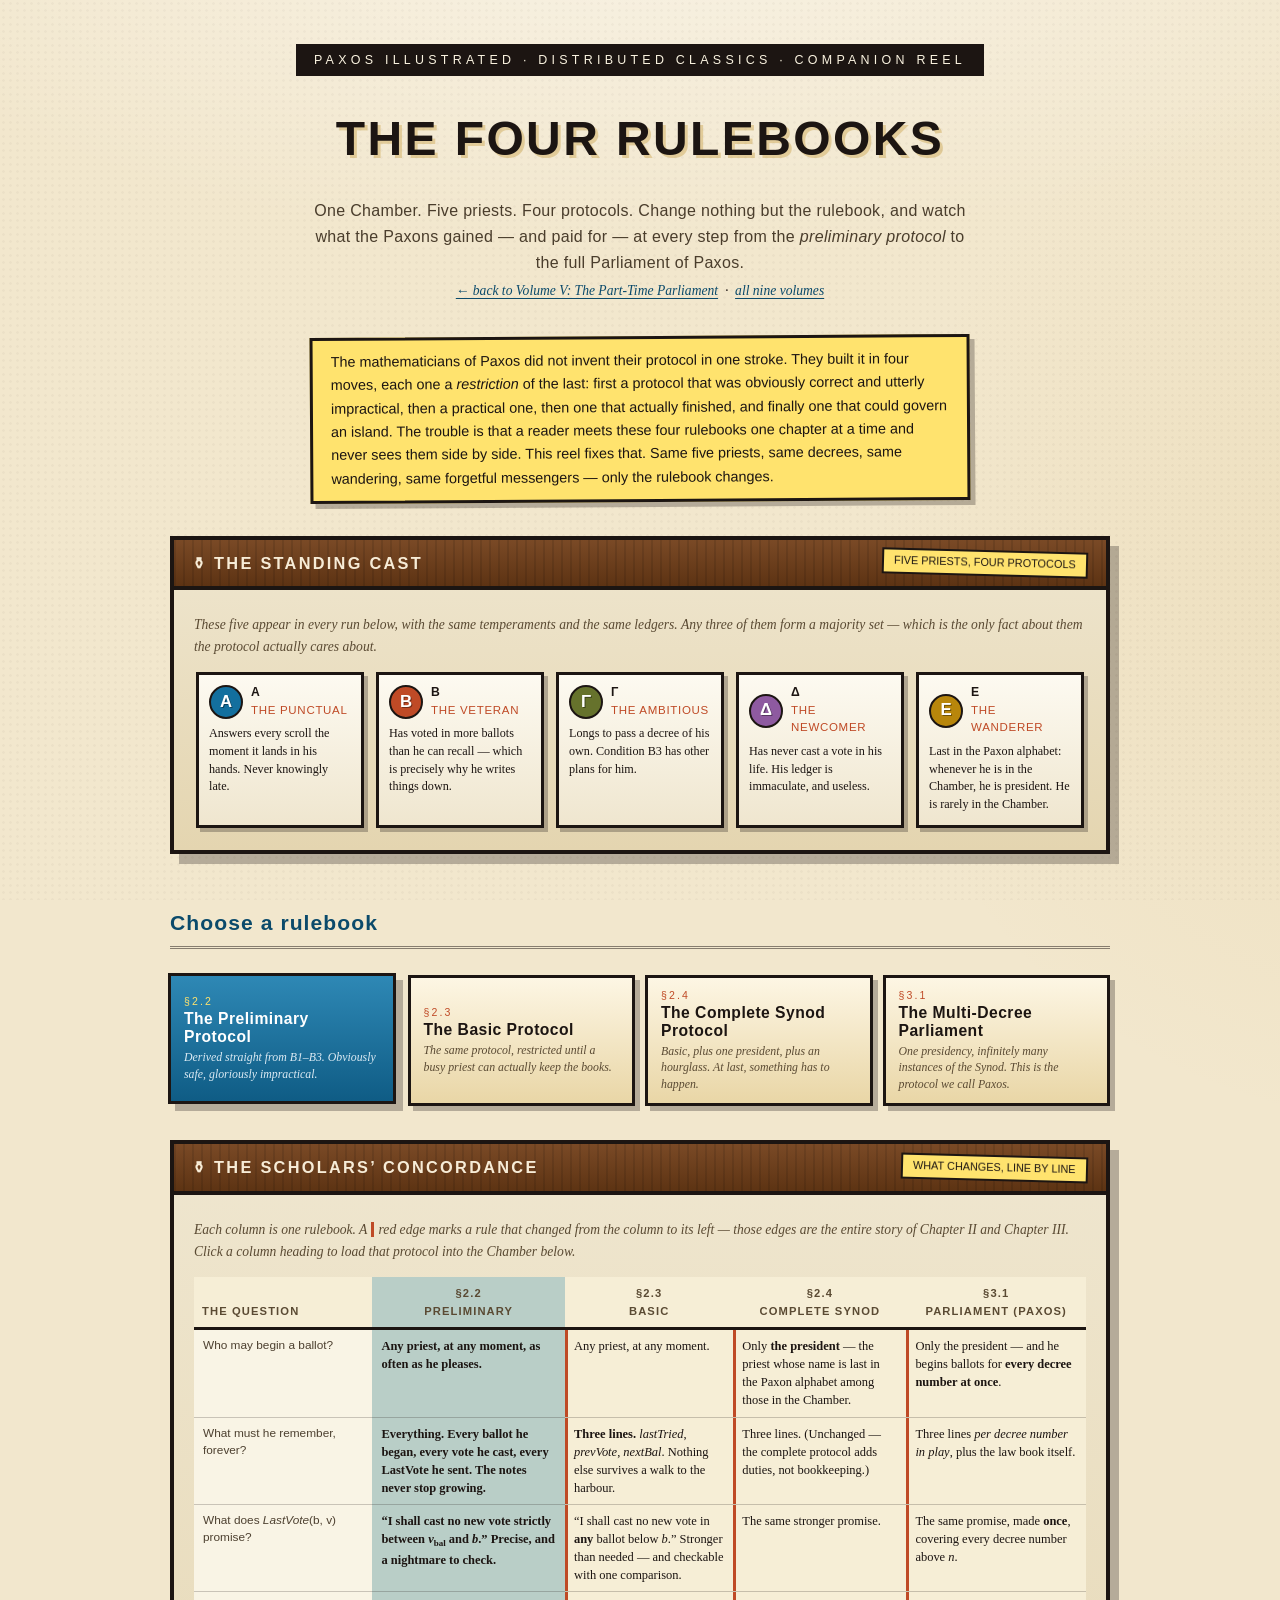
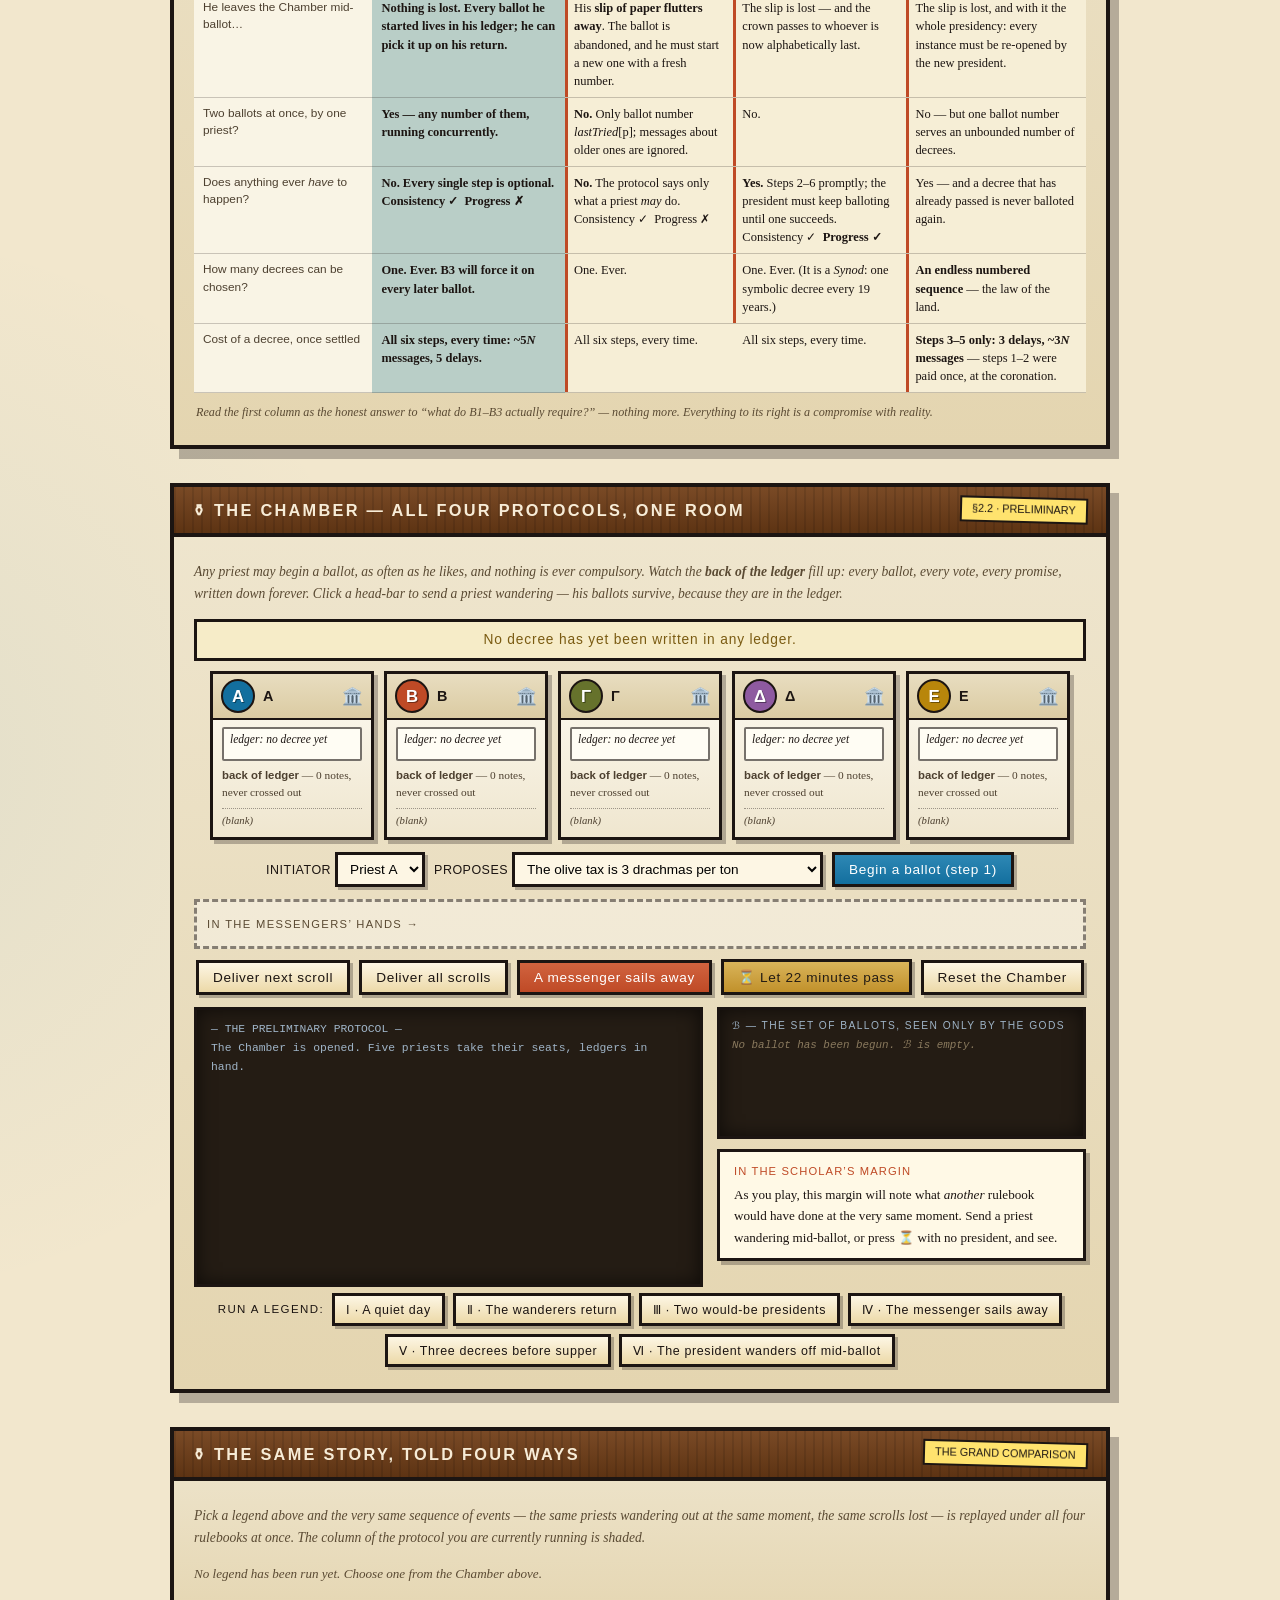
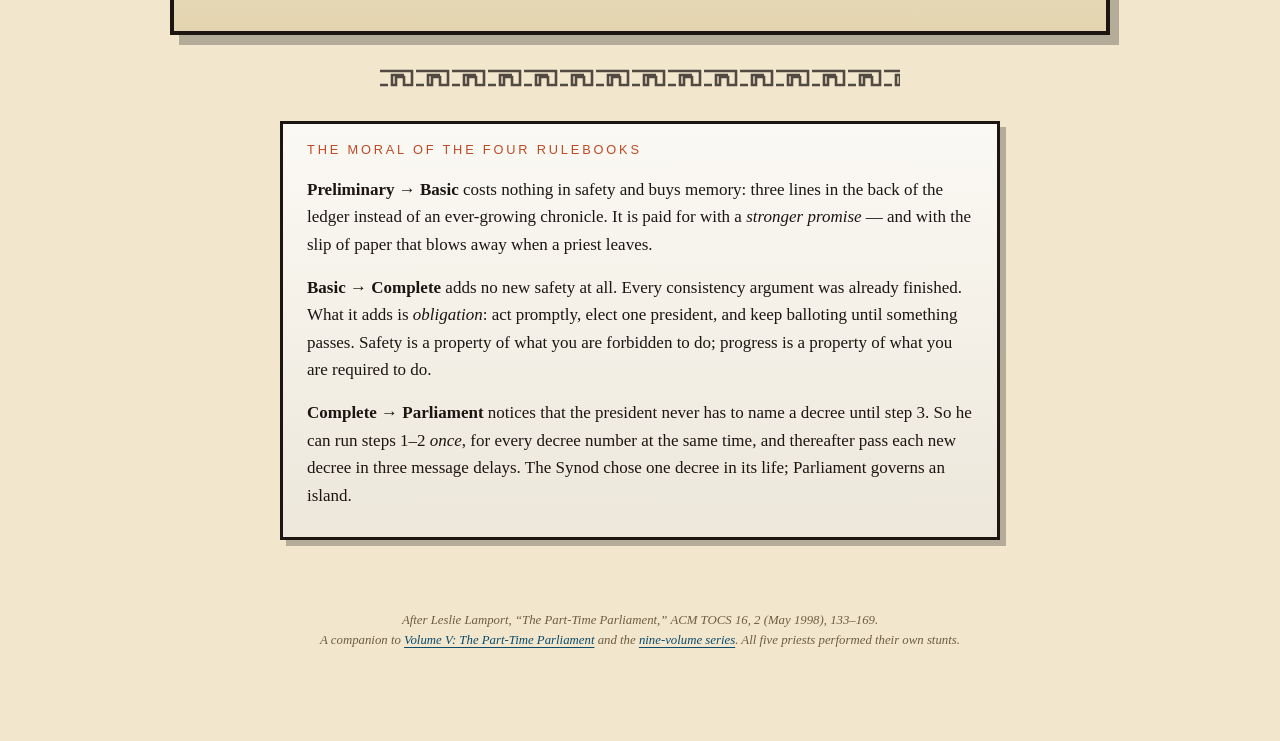
==== commit f26a3033: "feat: present the series as a standalone set Remove recension references and the editor's note, drop" ====
--- a/protocols.html
+++ b/protocols.html
@@ -4,7 +4,7 @@
 <meta charset="utf-8">
 <meta name="viewport" content="width=device-width, initial-scale=1">
 <title>The Four Rulebooks — An All-in-One Paxon Simulator</title>
-<link rel="stylesheet" href="assets/paxos-comics.css">
+<link rel="stylesheet" href="assets/paxos-illustrated.css">
 <style>
 .page{position:relative; z-index:1; max-width:980px; margin:0 auto; padding:0 20px 90px}
 
@@ -336,7 +336,7 @@
 <div class="page">
 
 <header class="cover">
-  <div class="kicker">Paxos Comics · Distributed Classics · Companion Reel</div>
+  <div class="kicker">Paxos Illustrated · Distributed Classics · Companion Reel</div>
   <h1 id="the-four-rulebooks"><a href="#the-four-rulebooks" class="hlink">The Four Rulebooks</a></h1>
   <p class="sub display">One Chamber. Five priests. Four protocols. Change nothing but the rulebook,
   and watch what the Paxons gained — and paid for — at every step from the <em>preliminary protocol</em>
--- a/assets/paxos-illustrated.css
+++ b/assets/paxos-illustrated.css
@@ -0,0 +1,340 @@
+/* ============ PAXOS ILLUSTRATED design system ============ */
+:root{
+  --ink:#1c1512;
+  --paper:#f2e7cd;
+  --paper-hi:#faf3e0;
+  --paper-lo:#e6d5ae;
+  --aegean:#136f9e;
+  --aegean-d:#0b4a6b;
+  --terra:#bf4a26;
+  --olive:#66722c;
+  --olive-d:#4c561e;
+  --gold:#c1912b;
+  --marble:#f8f5ee;
+  --caption:#ffe36e;
+  --blood:#8e2323;
+  --shadow:rgba(28,21,18,.28);
+}
+*{box-sizing:border-box}
+html{scroll-behavior:smooth}
+body{
+  margin:0;
+  color:var(--ink);
+  font-family:Georgia,'Iowan Old Style','Palatino Linotype',serif;
+  font-size:17px; line-height:1.62;
+  background:
+    radial-gradient(1200px 500px at 50% -100px, rgba(255,255,255,.5), transparent 70%),
+    radial-gradient(900px 900px at 110% 15%, rgba(193,145,43,.10), transparent 60%),
+    radial-gradient(900px 900px at -10% 60%, rgba(19,111,158,.07), transparent 60%),
+    var(--paper);
+}
+/* faint halftone wash over the whole book */
+body::before{
+  content:""; position:fixed; inset:0; pointer-events:none; z-index:0;
+  background-image:radial-gradient(rgba(28,21,18,.05) 1px, transparent 1.6px);
+  background-size:7px 7px; opacity:.5;
+}
+.page{position:relative; z-index:1; max-width:900px; margin:0 auto; padding:0 20px 90px}
+.prose{max-width:72ch; margin-left:auto; margin-right:auto}
+p{margin:.9em 0}
+em{font-style:italic}
+a{color:var(--aegean-d); text-underline-offset:3px}
+a:hover{color:var(--terra)}
+var, .m{font-family:Georgia,serif; font-style:italic}
+sub,sup{font-size:.72em}
+code{font-family:Menlo,Consolas,monospace; font-size:.85em; background:rgba(28,21,18,.07); padding:1px 4px; border-radius:3px}
+
+/* ---------- top series bar (index/quickread) ---------- */
+.site-bar{
+  background:var(--ink); color:var(--paper-hi);
+  padding:10px 20px; font-family:Optima,'Gill Sans',sans-serif;
+  font-size:.85rem; letter-spacing:.08em; text-transform:uppercase;
+  border-bottom:3px solid var(--gold); text-align:center;
+}
+.site-bar span{color:var(--caption)}
+
+/* ---------- series top nav (volume pages) ---------- */
+.series-nav{
+  background:var(--ink); color:var(--paper-hi);
+  padding:12px 20px; font-family:Optima,'Gill Sans',sans-serif;
+  font-size:.85rem; letter-spacing:.04em;
+  border-bottom:3px solid var(--gold);
+}
+.series-nav-inner{
+  max-width:900px; margin:0 auto; display:flex; justify-content:space-between; align-items:center; flex-wrap:wrap; gap:10px;
+}
+.series-nav a{color:var(--paper-hi); text-decoration:none}
+.series-nav a:hover{color:var(--caption)}
+.series-nav .nav-back{font-weight:700; letter-spacing:.06em}
+.series-nav .nav-current{color:var(--caption); font-size:.82rem; text-transform:uppercase; letter-spacing:.12em}
+.series-nav .nav-arrows{display:flex; gap:14px}
+
+/* ---------- display faces ---------- */
+.display{font-family:Optima,'Gill Sans','Trebuchet MS',sans-serif; letter-spacing:.04em}
+.comic{font-family:'Chalkboard SE',Chalkboard,'Comic Sans MS','Trebuchet MS',sans-serif}
+
+/* ---------- meander (Greek key) divider ---------- */
+.meander{height:18px; margin:34px auto; max-width:520px; border:0;
+  background-image:url("data:image/svg+xml;utf8,<svg xmlns='http://www.w3.org/2000/svg' width='36' height='18' viewBox='0 0 36 18'><path d='M0 2h32v14h-8V8h-8v8h-4V6h12M0 16h8' fill='none' stroke='%231c1512' stroke-width='2.6'/></svg>");
+  background-repeat:repeat-x; background-size:36px 18px; opacity:.75}
+
+/* ---------- illustrated panels ---------- */
+figure.panel{margin:34px auto; padding:0; max-width:840px; position:relative}
+figure.panel .frame{
+  border:4px solid var(--ink); background:#fff; overflow:hidden;
+  box-shadow:8px 9px 0 var(--shadow);
+}
+figure.panel img{display:block; width:100%; height:auto}
+figure.panel figcaption{
+  display:inline-block; position:relative; margin:-16px 0 0 26px; max-width:82%;
+  background:var(--caption); border:3px solid var(--ink); padding:7px 14px 6px;
+  font-family:'Chalkboard SE',Chalkboard,'Comic Sans MS',sans-serif;
+  font-size:.83rem; line-height:1.42; box-shadow:4px 4px 0 var(--shadow);
+  transform:rotate(-.6deg);
+}
+.tilt-l .frame{transform:rotate(-.7deg)}
+.tilt-r .frame{transform:rotate(.7deg)}
+.panel.narrow{max-width:560px}
+.panel.mid{max-width:700px}
+
+/* ---------- illustration placeholders (see IMAGE_PROMPTS.md) ---------- */
+.img-placeholder{
+  aspect-ratio:16/9; display:flex; flex-direction:column; align-items:center; justify-content:center;
+  gap:10px; padding:22px 28px; text-align:center;
+  background:
+    repeating-linear-gradient(135deg, rgba(28,21,18,.05) 0 12px, transparent 12px 24px),
+    linear-gradient(180deg,#f7efd9,#eadbb4);
+  outline:3px dashed rgba(28,21,18,.35); outline-offset:-14px;
+}
+.panel.mid .img-placeholder, .panel.narrow .img-placeholder{aspect-ratio:4/3}
+.img-placeholder .ph-label{
+  font-family:Optima,'Gill Sans',sans-serif; font-size:.72rem; letter-spacing:.22em;
+  text-transform:uppercase; color:var(--terra); background:var(--marble);
+  border:2px solid var(--ink); padding:2px 10px;
+}
+.img-placeholder .ph-desc{
+  font-style:italic; font-size:.86rem; line-height:1.45; color:#5a4a33; max-width:46ch;
+}
+
+/* ---------- cover ---------- */
+header.cover{padding:44px 0 8px; text-align:center}
+.cover .frame-cover{
+  display:block; margin:0 auto; max-width:520px; width:90%;
+  border:5px solid var(--ink); box-shadow:12px 13px 0 var(--shadow); background:#fff;
+  transform:rotate(-.4deg);
+}
+.cover img{display:block; width:100%; height:auto}
+.kicker{
+  display:inline-block; margin:0 auto 18px; padding:6px 18px;
+  background:var(--ink); color:var(--paper-hi);
+  font-family:Optima,'Gill Sans',sans-serif; letter-spacing:.34em; font-size:.78rem;
+  text-transform:uppercase;
+}
+.vol-badge{
+  display:inline-block; background:var(--terra); color:#fff; border:3px solid var(--ink);
+  font-family:'Chalkboard SE',Chalkboard,'Comic Sans MS',sans-serif; font-size:.82rem;
+  padding:4px 16px; letter-spacing:.14em; text-transform:uppercase;
+  box-shadow:4px 4px 0 var(--shadow); transform:rotate(-1.4deg); margin-top:20px;
+}
+.cover .vol-title{
+  margin:18px auto 6px; font-family:Optima,'Gill Sans',sans-serif; font-weight:700;
+  font-size:clamp(1.7rem,4.4vw,2.4rem); letter-spacing:.05em; text-transform:uppercase;
+  color:var(--ink); text-shadow:2px 2px 0 rgba(193,145,43,.35);
+}
+.cover .sub{
+  margin:10px auto 4px; max-width:620px; font-family:Optima,'Gill Sans',sans-serif;
+  font-size:1.02rem; color:#4a3d2c; letter-spacing:.02em;
+}
+.cover .pub{margin:10px auto 0; max-width:560px; font-size:.8rem; color:#6d5c42; font-style:italic}
+
+/* ---------- status notice banner ---------- */
+.status-banner{
+  margin:34px auto; max-width:720px;
+  background:linear-gradient(180deg, var(--caption), #f7d653);
+  border:3px solid var(--ink); border-radius:4px;
+  padding:14px 24px; box-shadow:6px 6px 0 var(--shadow);
+  font-family:'Chalkboard SE',Chalkboard,'Comic Sans MS',sans-serif;
+  font-size:.9rem; line-height:1.5; text-align:center;
+}
+.status-banner b{font-family:Optima,'Gill Sans',sans-serif; font-size:1.02rem; letter-spacing:.04em}
+
+/* ---------- section (issue) headers ---------- */
+.issue{margin:74px auto 30px; text-align:center; position:relative}
+.issue .no{
+  display:inline-block; background:var(--terra); color:#fff; border:3px solid var(--ink);
+  font-family:'Chalkboard SE',Chalkboard,'Comic Sans MS',sans-serif; font-size:.82rem;
+  padding:4px 16px; letter-spacing:.14em; text-transform:uppercase;
+  box-shadow:4px 4px 0 var(--shadow); transform:rotate(-1.4deg);
+}
+.issue h2{
+  margin:14px 0 0; font-family:Optima,'Gill Sans',sans-serif; font-weight:700;
+  font-size:clamp(1.6rem,4.6vw,2.4rem); letter-spacing:.06em; text-transform:uppercase;
+  color:var(--ink); text-shadow:2px 2px 0 rgba(193,145,43,.35);
+}
+h3.sect{
+  margin:52px 0 12px; font-family:Optima,'Gill Sans',sans-serif; font-size:1.32rem;
+  letter-spacing:.05em; color:var(--aegean-d);
+  border-bottom:3px double rgba(28,21,18,.5); padding-bottom:6px;
+}
+h4.subsect{
+  margin:40px 0 8px; font-family:Optima,'Gill Sans',sans-serif; font-size:1.06rem;
+  letter-spacing:.05em; color:var(--olive-d); text-transform:uppercase;
+}
+.hlink{color:inherit; text-decoration:none}
+.hlink:hover{text-decoration:underline}
+
+/* ---------- decree plaques ---------- */
+.decree{
+  margin:22px auto; max-width:560px; text-align:center; position:relative;
+  background:linear-gradient(180deg,var(--marble),#eae4d4);
+  border:3px solid var(--ink); border-radius:4px;
+  padding:13px 26px 12px; font-style:italic; font-size:1.02rem;
+  box-shadow:5px 5px 0 var(--shadow), inset 0 0 0 4px rgba(193,145,43,.28);
+}
+.decree b{font-style:normal; font-family:Optima,'Gill Sans',sans-serif; margin-right:.5em}
+.decree.bad{background:linear-gradient(180deg,#f6e3dd,#ecd2c8); border-color:var(--blood)}
+.decree.rules{text-align:left; font-style:normal; max-width:640px}
+.decree.rules ol, .decree.rules ul{margin:.3em 0; padding-left:1.4em}
+.decree.rules li{margin:.35em 0}
+.decree.rules .rhead{
+  display:block; text-align:center; font-family:Optima,'Gill Sans',sans-serif; letter-spacing:.2em;
+  text-transform:uppercase; font-size:.78rem; color:var(--terra); margin-bottom:4px;
+}
+
+/* ---------- narration ---------- */
+.narr{
+  margin:26px auto; max-width:640px; background:var(--caption); border:3px solid var(--ink);
+  padding:10px 18px; font-family:'Chalkboard SE',Chalkboard,'Comic Sans MS',sans-serif;
+  font-size:.9rem; box-shadow:5px 5px 0 var(--shadow); transform:rotate(-.35deg);
+}
+.editor-note{
+  margin:30px auto; max-width:660px; background:#e7e2d6; border:3px solid var(--ink);
+  padding:18px 24px; font-size:.93rem; box-shadow:6px 6px 0 var(--shadow); position:relative;
+}
+.editor-note .tag{
+  position:absolute; top:-15px; left:18px; background:var(--aegean); color:#fff;
+  border:3px solid var(--ink); padding:2px 12px; font-family:Optima,sans-serif;
+  font-size:.72rem; letter-spacing:.18em; text-transform:uppercase;
+}
+.editor-note .sig{text-align:right; font-style:italic; margin-bottom:0}
+
+/* ---------- footnote scrolls ---------- */
+.fn{
+  margin:18px auto; max-width:620px; font-size:.82rem; line-height:1.5; color:#4d4030;
+  background:linear-gradient(180deg,#efe4c6,#e7d8b1);
+  border:2px dashed rgba(28,21,18,.55); border-radius:2px; padding:8px 14px 8px 40px;
+  position:relative;
+}
+.fn::before{content:"📜"; position:absolute; left:10px; top:7px; font-size:1rem}
+.fn b{color:var(--ink)}
+
+/* ---------- theorems / marble slabs ---------- */
+.slab{
+  margin:28px auto; max-width:680px; background:linear-gradient(180deg,#fbf9f4,#ece7da);
+  border:3px solid var(--ink); box-shadow:6px 6px 0 var(--shadow); padding:4px 24px 10px;
+}
+.slab .slab-head{
+  font-family:Optima,'Gill Sans',sans-serif; letter-spacing:.22em; text-transform:uppercase;
+  font-size:.8rem; color:var(--terra); margin:12px 0 4px;
+}
+.slab .stmt{font-style:italic}
+.mathblock{
+  margin:14px auto; padding:10px 16px; overflow-x:auto; text-align:center;
+  font-family:Georgia,serif; font-style:italic; font-size:1.0rem;
+  background:rgba(255,255,255,.55); border:1px solid rgba(28,21,18,.25); border-radius:3px;
+}
+.mathblock .rm{font-style:normal}
+details.proof{
+  margin:14px auto 20px; max-width:680px; border:2px solid rgba(28,21,18,.5);
+  background:rgba(255,255,255,.4); padding:0 18px;
+}
+details.proof>summary{
+  cursor:pointer; padding:9px 2px; font-family:Optima,sans-serif; letter-spacing:.1em;
+  text-transform:uppercase; font-size:.8rem; color:var(--aegean-d);
+}
+details.proof[open]{padding-bottom:10px}
+ol.proofsteps{font-size:.92rem}
+ol.proofsteps li{margin:.5em 0}
+.qed{float:right; font-family:Optima,sans-serif; letter-spacing:.15em; color:var(--olive-d)}
+
+/* ---------- ledgers & tables ---------- */
+.table-wrap{overflow-x:auto; margin:22px auto; max-width:760px}
+table.chron{
+  border-collapse:collapse; width:100%; background:#f6eed6; font-size:.88rem;
+  border:3px solid var(--ink); box-shadow:5px 5px 0 var(--shadow);
+}
+table.chron th{
+  font-family:Optima,sans-serif; font-size:.72rem; letter-spacing:.12em; text-transform:uppercase;
+  padding:7px 10px; border-bottom:3px solid var(--ink); color:#5a4a33; text-align:left; background:#ebdfbf;
+}
+table.chron td{padding:7px 10px; border-bottom:1px solid rgba(28,21,18,.22); vertical-align:top}
+table.chron td.c, table.chron th.c{text-align:center}
+table.chron caption{
+  caption-side:bottom; padding:8px 4px 0; font-size:.8rem; font-style:italic; color:#5a4a33; text-align:left;
+}
+pre.scroll{
+  margin:18px auto; max-width:680px; overflow-x:auto; background:#241c14; color:#efe2c2;
+  padding:12px 16px; font-family:Menlo,Consolas,monospace; font-size:.76rem; line-height:1.65;
+  border:3px solid var(--ink); box-shadow:5px 5px 0 var(--shadow);
+}
+
+/* ---------- Paxon name tooltips ---------- */
+.paxon{border-bottom:2px dotted var(--terra); cursor:help; font-style:italic; white-space:nowrap}
+#tip{
+  position:absolute; z-index:50; max-width:290px; display:none;
+  background:var(--ink); color:var(--paper-hi); padding:10px 14px; font-size:.82rem;
+  line-height:1.45; border:2px solid var(--gold); box-shadow:5px 5px 0 var(--shadow);
+  border-radius:4px; font-family:Optima,'Gill Sans',sans-serif; letter-spacing:.02em;
+}
+#tip .who{color:var(--caption); font-weight:700; display:block; margin-bottom:2px}
+
+/* ---------- toc ---------- */
+nav.toc{
+  margin:36px auto; max-width:640px; border:3px solid var(--ink); background:#efe6cf;
+  box-shadow:6px 6px 0 var(--shadow); padding:16px 26px 18px;
+}
+nav.toc h6{margin:0 0 8px; font-family:Optima,sans-serif; letter-spacing:.24em; text-transform:uppercase; font-size:.78rem; color:var(--terra)}
+nav.toc ol{margin:0; padding-left:20px; font-size:.92rem; columns:2; column-gap:34px}
+nav.toc li{margin:3px 0; break-inside:avoid}
+nav.toc a{text-decoration:none; border-bottom:1px dotted var(--aegean-d)}
+@media (max-width:640px){ nav.toc ol{columns:1} }
+
+/* ---------- references ---------- */
+.refs{font-size:.82rem; line-height:1.55}
+.refs li{margin:6px 0}
+
+/* ---------- paper link card ---------- */
+.paper-card{
+  margin:38px auto; max-width:680px;
+  background:var(--marble); border:3px solid var(--ink);
+  box-shadow:6px 7px 0 var(--shadow); padding:20px 26px;
+}
+.paper-card h4{
+  margin:0 0 10px; font-family:Optima,'Gill Sans',sans-serif;
+  font-size:1.15rem; color:var(--aegean-d); letter-spacing:.04em;
+}
+.paper-item{margin:12px 0; padding-bottom:12px; border-bottom:1px dashed rgba(28,21,18,.2)}
+.paper-item:last-child{border-bottom:0; margin-bottom:0; padding-bottom:0}
+.paper-btn{
+  display:inline-block; margin-top:6px; background:var(--aegean); color:#fff;
+  border:2px solid var(--ink); padding:4px 12px; font-size:.82rem;
+  font-family:Optima,'Gill Sans',sans-serif; letter-spacing:.06em; text-decoration:none;
+  box-shadow:3px 3px 0 var(--shadow); text-transform:uppercase; font-weight:700;
+}
+.paper-btn:hover{background:var(--aegean-d); color:#fff; transform:translateY(-1px)}
+
+footer.colophon{margin-top:70px; text-align:center; font-size:.8rem; color:#6d5c42; font-style:italic}
+
+/* ---------- bottom nav ---------- */
+.bottom-nav{
+  margin:40px auto 20px; max-width:680px;
+  display:flex; justify-content:space-between; align-items:center; flex-wrap:wrap; gap:14px;
+}
+.bottom-btn{
+  background:var(--ink); color:var(--paper-hi); border:2px solid var(--ink);
+  padding:8px 18px; font-family:Optima,'Gill Sans',sans-serif;
+  font-size:.9rem; text-decoration:none; box-shadow:4px 4px 0 var(--shadow);
+}
+.bottom-btn:hover{background:var(--gold); color:var(--ink)}
+.bottom-btn.all{background:var(--terra); color:#fff}
+.bottom-btn.all:hover{background:var(--ink); color:#fff}
